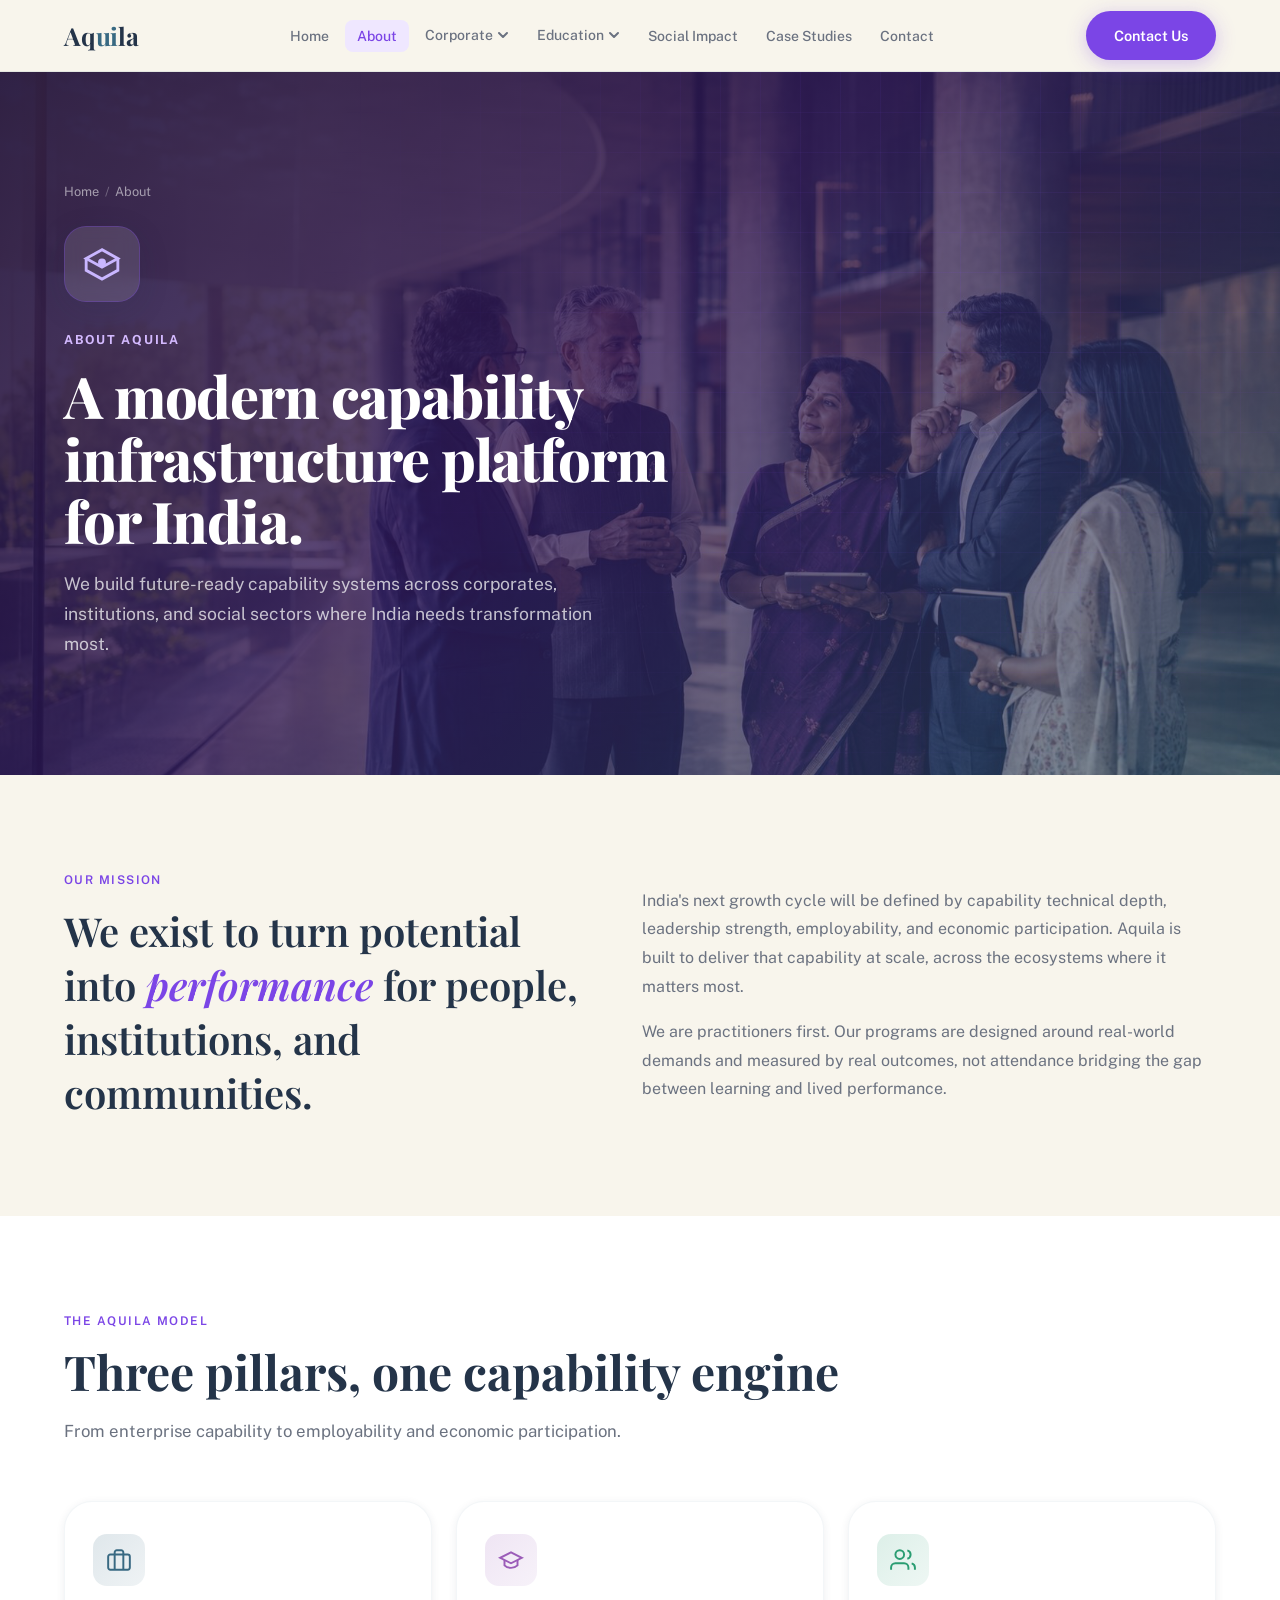
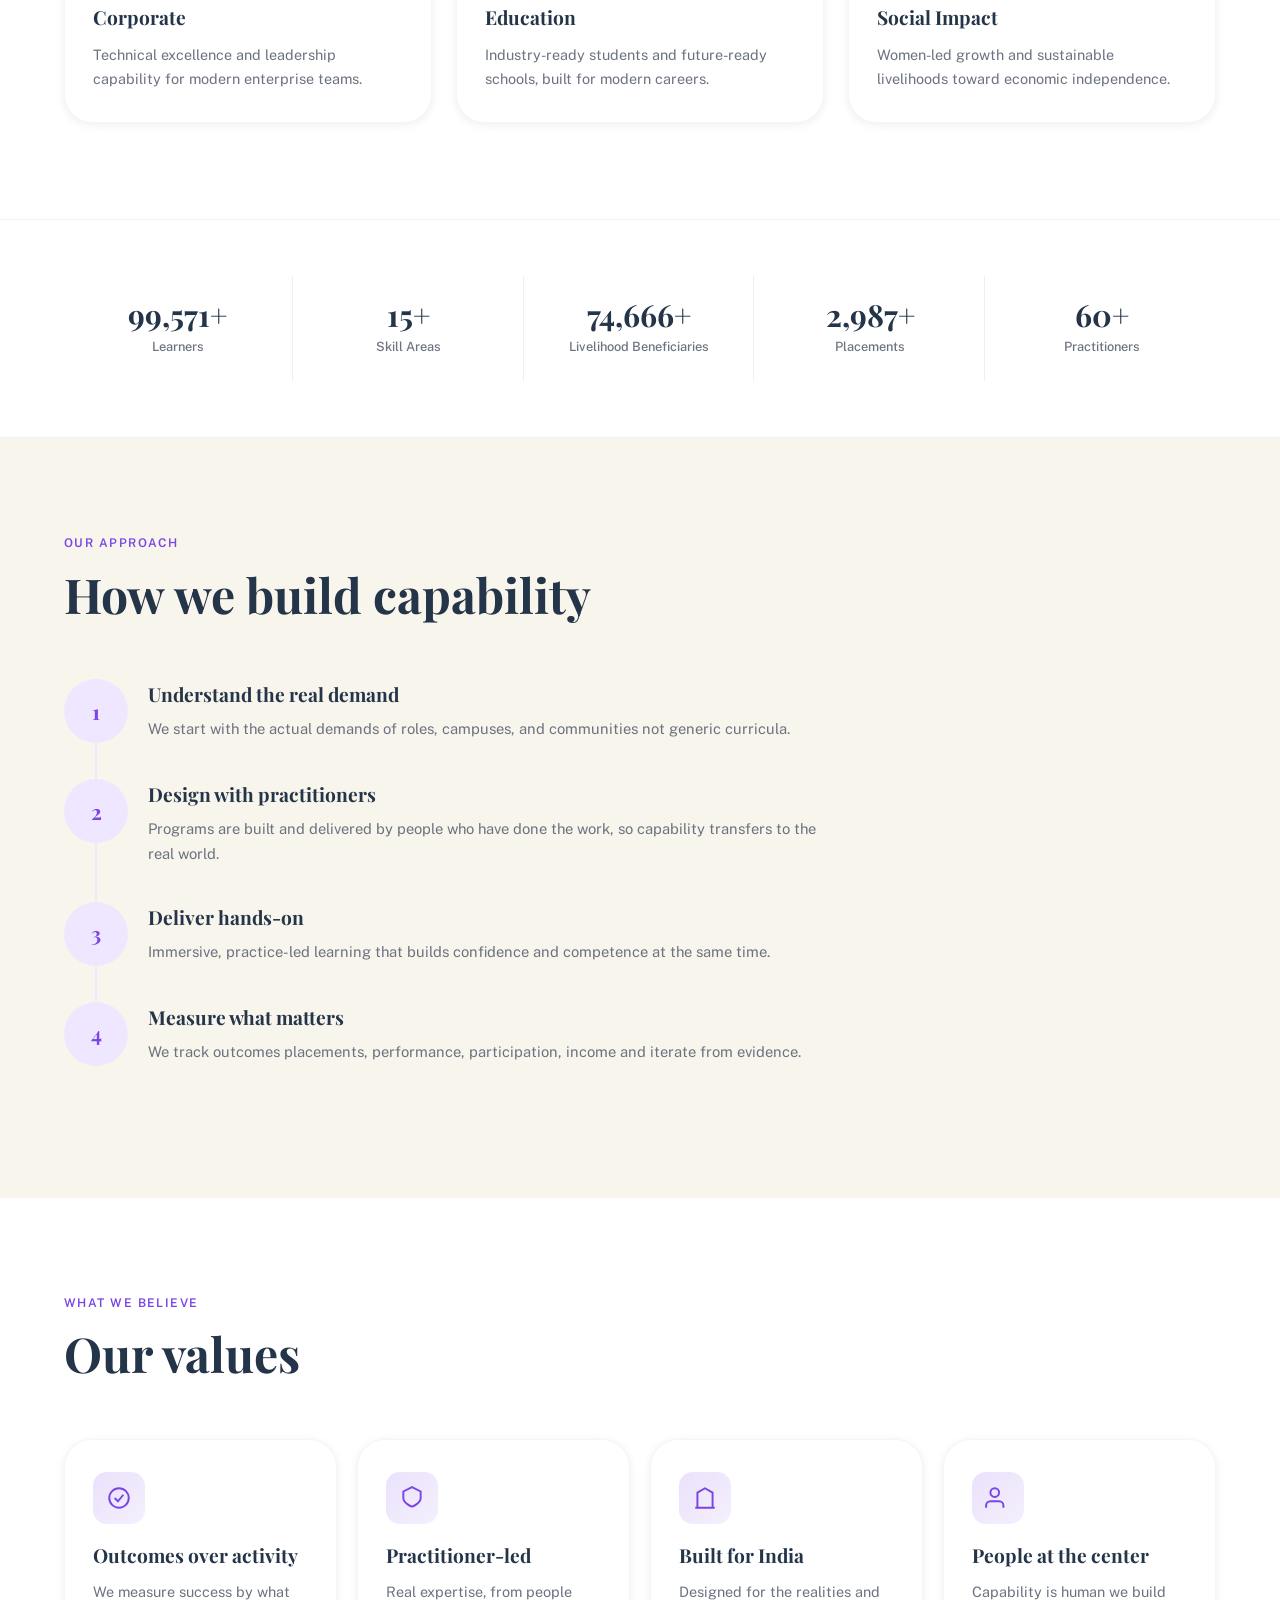
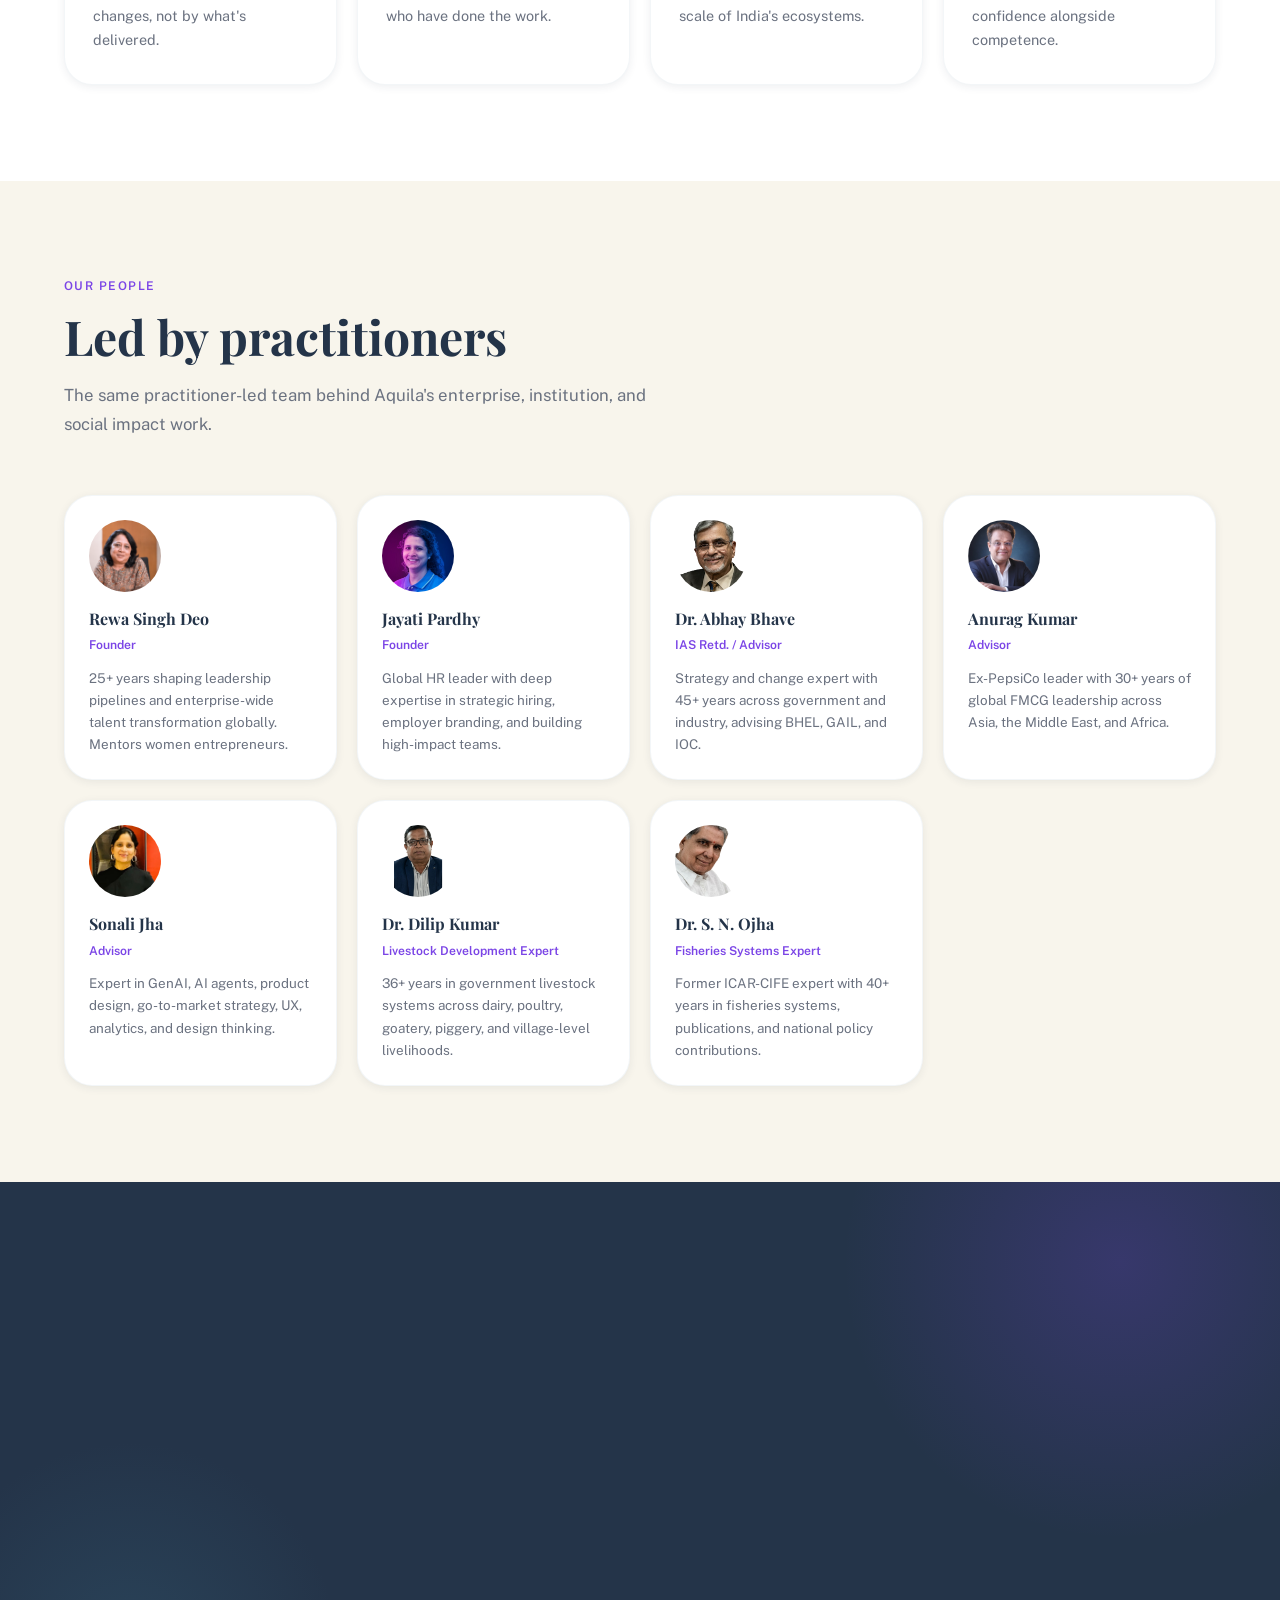
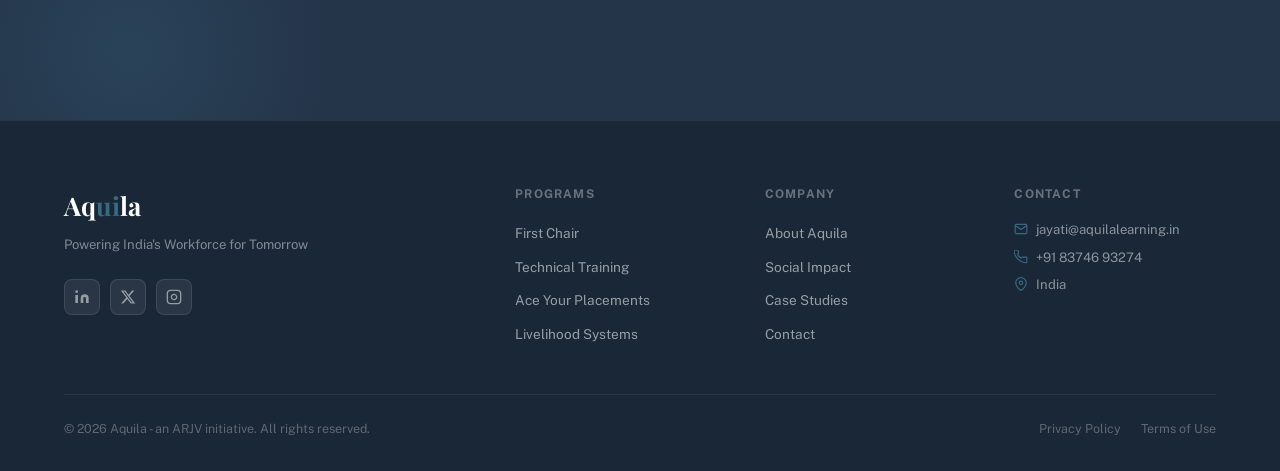
==== about.html @ ad2c0c79 "Optimize site for mobile: fix overflow, tap targets, input zoom Audited all 11 pages with headless C" ====
<!DOCTYPE html>
<html lang="en">
<head>
  <meta charset="UTF-8" />
  <meta name="viewport" content="width=device-width, initial-scale=1.0" />
  <title>About Aquila</title>
  <meta name="description" content="Aquila is a modern capability infrastructure platform for India building future-ready capability across corporates, institutions, and social sectors." />
  <link rel="preconnect" href="https://fonts.googleapis.com" />
  <link rel="preconnect" href="https://fonts.gstatic.com" crossorigin />
  <link href="https://fonts.googleapis.com/css2?family=Playfair+Display:ital,wght@0,400;0,600;0,700;0,800;1,400;1,600&family=Public+Sans:wght@300;400;500;600;700&display=swap" rel="stylesheet" />
  <link rel="icon" href="favicon.svg" type="image/svg+xml" />
  <link rel="stylesheet" href="styles.css" />
  <style>
    :root { --accent: #7B45E6; --accent-soft: #EFE7FF; }

    /* Cinematic header dark violet-to-teal gradient over photo */
    .page-header {
      background:
        linear-gradient(135deg, rgba(30,15,55,0.92) 0%, rgba(50,25,90,0.78) 45%, rgba(56,105,130,0.50) 100%),
        url('assets/headers/about.jpg') center/cover no-repeat;
    }
    .page-header::before {
      content: ''; position: absolute; inset: 0; z-index: 1;
      background-image:
        linear-gradient(rgba(123,69,230,0.10) 1px, transparent 1px),
        linear-gradient(90deg, rgba(123,69,230,0.10) 1px, transparent 1px);
      background-size: 40px 40px;
      -webkit-mask: radial-gradient(circle at 75% 30%, #000 0%, transparent 60%);
              mask: radial-gradient(circle at 75% 30%, #000 0%, transparent 60%);
    }
    .page-header .ph-eyebrow { color: #d4baff; }
    .page-header .ph-title { color: #fff; }
    .page-header .ph-title em { color: #c9b6ff; }
    .page-header .ph-sub { color: rgba(255,255,255,0.72); }
    .page-header .ph-icon { background: rgba(255,255,255,0.12); color: #c9b6ff; backdrop-filter: blur(8px); border: 1px solid rgba(123,69,230,0.3); }
    .crumb, .crumb a { color: rgba(255,255,255,0.55); }
    .crumb span { color: rgba(255,255,255,0.3); }
    .ph-title { max-width: 18ch; }

    .mission { font-family: var(--font-head); font-size: clamp(1.6rem, 3.2vw, 2.5rem); line-height: 1.35; color: var(--space); font-weight: 600; max-width: 22ch; }
    .mission em { font-style: italic; color: var(--accent); }
    .mission-grid { display: grid; grid-template-columns: 1fr 1.1fr; gap: 56px; align-items: center; }
    .pillar-mini { display: grid; grid-template-columns: repeat(3, 1fr); gap: 24px; }
    .alt { background: var(--white); }

    .timeline { display: grid; gap: 0; max-width: 760px; }
    .t-step { display: grid; grid-template-columns: 64px 1fr; gap: 20px; padding-bottom: 36px; position: relative; }
    .t-step:not(:last-child)::before { content: ''; position: absolute; left: 31px; top: 56px; bottom: -4px; width: 2px; background: var(--accent-soft); }
    .t-num { width: 64px; height: 64px; border-radius: 50%; background: var(--accent-soft); color: var(--accent); display: flex; align-items: center; justify-content: center; font-family: var(--font-head); font-size: 1.3rem; font-weight: 700; }
    .t-step h4 { font-family: var(--font-head); font-size: 1.2rem; color: var(--space); margin-bottom: 6px; }
    .t-step p { color: var(--slate); line-height: 1.7; font-size: 0.92rem; }
    .values-grid { display: grid; grid-template-columns: repeat(4, 1fr); gap: 20px; }
    .founder-mini { display: grid; grid-template-columns: repeat(auto-fit, minmax(220px, 1fr)); gap: 20px; }
    .fcard { background: var(--white); border-radius: var(--radius-lg); padding: 24px; text-align: left; box-shadow: var(--shadow-sm); border: 1px solid rgba(56,105,130,0.06); }
    .favatar { width: 72px; height: 72px; border-radius: 50%; margin: 0 0 14px; display: flex; align-items: center; justify-content: center; color: rgba(255,255,255,0.85); font-family: var(--font-head); font-size: 1.5rem; overflow: hidden; }
    .favatar img { width: 100%; height: 100%; object-fit: cover; display: block; }
    .fcard .nm { font-family: var(--font-head); font-weight: 700; color: var(--space); }
    .fcard .rl { font-size: 0.76rem; font-weight: 600; color: var(--accent); margin-top: 4px; }
    .fcard .bio { color: var(--slate); font-size: 0.84rem; line-height: 1.65; margin-top: 12px; }
    @media (max-width: 900px) { .mission-grid { grid-template-columns: 1fr; gap: 32px; } .pillar-mini { grid-template-columns: 1fr; } .values-grid { grid-template-columns: repeat(2, 1fr); } }
    @media (max-width: 520px) { .values-grid { grid-template-columns: 1fr; } }
  </style>
</head>
<body>

  <nav class="nav" id="navbar" role="navigation" aria-label="Main navigation">
    <div class="nav-inner">
      <a href="index.html" class="nav-logo" aria-label="Aquila home">Aq<span>ui</span>la</a>
      <ul class="nav-links" role="list">
        <li><a href="index.html">Home</a></li>
        <li><a href="about.html" class="active">About</a></li>
        <li class="nav-has-dropdown">
          <a tabindex="0">Corporate <svg class="chev" width="12" height="12" viewBox="0 0 12 12" fill="none" stroke="currentColor" stroke-width="2" stroke-linecap="round" stroke-linejoin="round" aria-hidden="true"><polyline points="2,4 6,8 10,4"/></svg></a>
          <ul class="nav-dropdown">
            <li><a href="first-chair.html">First Chair</a></li>
            <li><a href="technical-training.html">Technical Training</a></li>
            <li><a href="posh.html">POSH Training</a></li>
          </ul>
        </li>
        <li class="nav-has-dropdown">
          <a tabindex="0">Education <svg class="chev" width="12" height="12" viewBox="0 0 12 12" fill="none" stroke="currentColor" stroke-width="2" stroke-linecap="round" stroke-linejoin="round" aria-hidden="true"><polyline points="2,4 6,8 10,4"/></svg></a>
          <ul class="nav-dropdown">
            <li><a href="colleges.html">Colleges</a></li>
            <li><a href="cyberbullying.html">Cyberbullying Awareness</a></li>
          </ul>
        </li>
        <li><a href="social-impact.html">Social Impact</a></li>
        <li><a href="case-studies.html">Case Studies</a></li>
        <li><a href="contact.html">Contact</a></li>
      </ul>
      <a href="contact.html" class="btn btn-primary nav-cta">Contact Us</a>
      <button class="hamburger" id="hamburgerBtn" aria-label="Toggle mobile menu" aria-expanded="false" aria-controls="mobileMenu"><span></span><span></span><span></span></button>
    </div>
  </nav>
  <div class="mobile-menu" id="mobileMenu" aria-hidden="true">
    <ul>
      <li><a href="index.html">Home</a></li>
      <li><a href="about.html">About</a></li>
      <li><a tabindex="0">Corporate</a></li>
      <li class="mm-sub"><a href="first-chair.html">First Chair</a></li>
      <li class="mm-sub"><a href="technical-training.html">Technical Training</a></li>
      <li class="mm-sub"><a href="posh.html">POSH Training</a></li>
      <li><a tabindex="0">Education</a></li>
      <li class="mm-sub"><a href="colleges.html">Colleges</a></li>
    <li class="mm-sub"><a href="cyberbullying.html">Cyberbullying Awareness</a></li>
      <li class="mm-sub"><a href="cyberbullying.html">Cyberbullying Awareness</a></li>
      <li><a href="social-impact.html">Social Impact</a></li>
      <li><a href="case-studies.html">Case Studies</a></li>
      <li><a href="contact.html">Contact</a></li>
    </ul>
    <a href="contact.html" class="btn btn-primary" style="width:100%;justify-content:center;">Contact Us</a>
  </div>

  <header class="page-header">
    <div class="container">
      <p class="crumb"><a href="index.html">Home</a><span>/</span>About</p>
      <div class="ph-icon" aria-hidden="true">
        <svg viewBox="0 0 24 24" fill="none" stroke="currentColor" stroke-width="1.8"><path d="M12 3 2 8.5 12 14l10-5.5L12 3z"/><path d="M2 8.5V16l10 5.5L22 16V8.5"/><circle cx="12" cy="11" r="1.6" fill="currentColor"/></svg>
      </div>
      <p class="ph-eyebrow">About Aquila</p>
      <h1 class="ph-title">A modern capability infrastructure platform for India.</h1>
      <p class="ph-sub">We build future-ready capability systems across corporates, institutions, and social sectors where India needs transformation most.</p>
    </div>
  </header>

  <!-- MISSION -->
  <section>
    <div class="container">
      <div class="mission-grid">
        <div class="fade-in">
          <p class="section-label">Our Mission</p>
          <p class="mission" style="margin-top:14px;">We exist to turn potential into <em>performance</em> for people, institutions, and communities.</p>
        </div>
        <div class="fade-in delay-1">
          <p style="color:var(--slate);line-height:1.8;margin-bottom:16px;">India's next growth cycle will be defined by capability technical depth, leadership strength, employability, and economic participation. Aquila is built to deliver that capability at scale, across the ecosystems where it matters most.</p>
          <p style="color:var(--slate);line-height:1.8;">We are practitioners first. Our programs are designed around real-world demands and measured by real outcomes, not attendance bridging the gap between learning and lived performance.</p>
        </div>
      </div>
    </div>
  </section>

  <!-- THE MODEL -->
  <section class="alt">
    <div class="container">
      <div class="section-header fade-in">
        <p class="section-label">The Aquila Model</p>
        <h2 class="section-heading">Three pillars, one capability engine</h2>
        <p class="section-subheading" style="margin-top:12px;">From enterprise capability to employability and economic participation.</p>
      </div>
      <div class="pillar-mini">
        <a class="u-card fade-in" href="first-chair.html" style="--accent:#386982;--accent-soft:#E4EFF4;">
          <div class="icon-badge" aria-hidden="true"><svg viewBox="0 0 24 24" fill="none" stroke="currentColor" stroke-width="1.8"><rect x="2" y="7" width="20" height="14" rx="2"/><path d="M16 21V5a2 2 0 0 0-2-2h-4a2 2 0 0 0-2 2v16"/></svg></div>
          <h3>Corporate</h3>
          <p>Technical excellence and leadership capability for modern enterprise teams.</p>
        </a>
        <a class="u-card fade-in delay-1" href="colleges.html" style="--accent:#9B5CB8;--accent-soft:#F3E9FA;">
          <div class="icon-badge" aria-hidden="true"><svg viewBox="0 0 24 24" fill="none" stroke="currentColor" stroke-width="1.8"><path d="M22 10 12 5 2 10l10 5 10-5z"/><path d="M6 12v5c3 3 9 3 12 0v-5"/></svg></div>
          <h3>Education</h3>
          <p>Industry-ready students and future-ready schools, built for modern careers.</p>
        </a>
        <a class="u-card fade-in delay-2" href="social-impact.html" style="--accent:#2A9D72;--accent-soft:#E2F3EC;">
          <div class="icon-badge" aria-hidden="true"><svg viewBox="0 0 24 24" fill="none" stroke="currentColor" stroke-width="1.8"><path d="M17 21v-2a4 4 0 0 0-4-4H5a4 4 0 0 0-4 4v2"/><circle cx="9" cy="7" r="4"/><path d="M23 21v-2a4 4 0 0 0-3-3.87"/><path d="M16 3.13a4 4 0 0 1 0 7.75"/></svg></div>
          <h3>Social Impact</h3>
          <p>Women-led growth and sustainable livelihoods toward economic independence.</p>
        </a>
      </div>
    </div>
  </section>

  <!-- METRICS -->
  <div class="metrics" aria-label="Aquila impact metrics">
    <div class="container">
      <div class="metrics-grid">
        <div class="metric-card fade-in"><div class="metric-number" data-target="100000" data-suffix="+">0</div><div class="metric-label">Learners</div></div>
        <div class="metric-card fade-in delay-1"><div class="metric-number" data-target="15" data-suffix="+">0</div><div class="metric-label">Skill Areas</div></div>
        <div class="metric-card fade-in delay-2"><div class="metric-number" data-target="75000" data-suffix="+">0</div><div class="metric-label">Livelihood Beneficiaries</div></div>
        <div class="metric-card fade-in delay-3"><div class="metric-number" data-target="3000" data-suffix="+">0</div><div class="metric-label">Placements</div></div>
        <div class="metric-card fade-in delay-4"><div class="metric-number" data-target="60" data-suffix="+">0</div><div class="metric-label">Practitioners</div></div>
      </div>
    </div>
  </div>

  <!-- APPROACH -->
  <section>
    <div class="container">
      <div class="section-header fade-in">
        <p class="section-label">Our Approach</p>
        <h2 class="section-heading">How we build capability</h2>
      </div>
      <div class="timeline">
        <div class="t-step fade-in"><div class="t-num">1</div><div><h4>Understand the real demand</h4><p>We start with the actual demands of roles, campuses, and communities not generic curricula.</p></div></div>
        <div class="t-step fade-in"><div class="t-num">2</div><div><h4>Design with practitioners</h4><p>Programs are built and delivered by people who have done the work, so capability transfers to the real world.</p></div></div>
        <div class="t-step fade-in"><div class="t-num">3</div><div><h4>Deliver hands-on</h4><p>Immersive, practice-led learning that builds confidence and competence at the same time.</p></div></div>
        <div class="t-step fade-in"><div class="t-num">4</div><div><h4>Measure what matters</h4><p>We track outcomes placements, performance, participation, income and iterate from evidence.</p></div></div>
      </div>
    </div>
  </section>

  <!-- VALUES -->
  <section class="alt">
    <div class="container">
      <div class="section-header fade-in">
        <p class="section-label">What We Believe</p>
        <h2 class="section-heading">Our values</h2>
      </div>
      <div class="values-grid">
        <article class="u-card fade-in">
          <div class="icon-badge" aria-hidden="true"><svg viewBox="0 0 24 24" fill="none" stroke="currentColor" stroke-width="1.8"><circle cx="12" cy="12" r="9"/><path d="M8 12l3 3 5-6"/></svg></div>
          <h3>Outcomes over activity</h3>
          <p>We measure success by what changes, not by what's delivered.</p>
        </article>
        <article class="u-card fade-in delay-1">
          <div class="icon-badge" aria-hidden="true"><svg viewBox="0 0 24 24" fill="none" stroke="currentColor" stroke-width="1.8"><path d="M12 2 4 6v6c0 5 8 8 8 8s8-3 8-8V6l-8-4z"/></svg></div>
          <h3>Practitioner-led</h3>
          <p>Real expertise, from people who have done the work.</p>
        </article>
        <article class="u-card fade-in delay-2">
          <div class="icon-badge" aria-hidden="true"><svg viewBox="0 0 24 24" fill="none" stroke="currentColor" stroke-width="1.8"><path d="M3 21h18M5 21V7l7-4 7 4v14"/></svg></div>
          <h3>Built for India</h3>
          <p>Designed for the realities and scale of India's ecosystems.</p>
        </article>
        <article class="u-card fade-in delay-3">
          <div class="icon-badge" aria-hidden="true"><svg viewBox="0 0 24 24" fill="none" stroke="currentColor" stroke-width="1.8"><path d="M17 21v-2a4 4 0 0 0-4-4H5a4 4 0 0 0-4 4v2"/><circle cx="9" cy="7" r="4"/></svg></div>
          <h3>People at the center</h3>
          <p>Capability is human we build confidence alongside competence.</p>
        </article>
      </div>
    </div>
  </section>

  <!-- LEADERSHIP TEASER -->
  <section>
    <div class="container">
      <div class="section-header fade-in">
        <p class="section-label">Our People</p>
        <h2 class="section-heading">Led by practitioners</h2>
        <p class="section-subheading" style="margin-top:12px;">The same practitioner-led team behind Aquila's enterprise, institution, and social impact work.</p>
      </div>
      <div class="founder-mini">
        <div class="fcard fade-in"><div class="favatar"><img src="assets/people/rewa-singh-deo.png" alt=""></div><div class="nm">Rewa Singh Deo</div><div class="rl">Founder</div><p class="bio">25+ years shaping leadership pipelines and enterprise-wide talent transformation globally. Mentors women entrepreneurs.</p></div>
        <div class="fcard fade-in delay-1"><div class="favatar"><img src="assets/people/jayati-pardhy.jpg" alt=""></div><div class="nm">Jayati Pardhy</div><div class="rl">Founder</div><p class="bio">Global HR leader with deep expertise in strategic hiring, employer branding, and building high-impact teams.</p></div>
        <div class="fcard fade-in delay-2"><div class="favatar"><img src="assets/people/dr-abhay-bhave.png" alt=""></div><div class="nm">Dr. Abhay Bhave</div><div class="rl">IAS Retd. / Advisor</div><p class="bio">Strategy and change expert with 45+ years across government and industry, advising BHEL, GAIL, and IOC.</p></div>
        <div class="fcard fade-in delay-3"><div class="favatar"><img src="assets/people/anurag-kumar.png" alt=""></div><div class="nm">Anurag Kumar</div><div class="rl">Advisor</div><p class="bio">Ex-PepsiCo leader with 30+ years of global FMCG leadership across Asia, the Middle East, and Africa.</p></div>
        <div class="fcard fade-in delay-4"><div class="favatar"><img src="assets/people/sonali-jha.jpg" alt=""></div><div class="nm">Sonali Jha</div><div class="rl">Advisor</div><p class="bio">Expert in GenAI, AI agents, product design, go-to-market strategy, UX, analytics, and design thinking.</p></div>
        <div class="fcard fade-in"><div class="favatar"><img src="assets/people/dr-dilip-kumar.png" alt=""></div><div class="nm">Dr. Dilip Kumar</div><div class="rl">Livestock Development Expert</div><p class="bio">36+ years in government livestock systems across dairy, poultry, goatery, piggery, and village-level livelihoods.</p></div>
        <div class="fcard fade-in delay-1"><div class="favatar"><img src="assets/people/dr-sn-ojha.png" alt=""></div><div class="nm">Dr. S. N. Ojha</div><div class="rl">Fisheries Systems Expert</div><p class="bio">Former ICAR-CIFE expert with 40+ years in fisheries systems, publications, and national policy contributions.</p></div>
      </div>
    </div>
  </section>

  <!-- CTA -->
  <section class="cta-band">
    <div class="container">
      <div class="cta-band-inner fade-in">
        <p class="section-label">Work With Aquila</p>
        <h2>Let's build future-ready capability together.</h2>
        <p>Whether you are an enterprise, institution, impact organization, or ecosystem partner we'd love to talk.</p>
        <div class="cta-band-actions">
          <a href="contact.html" class="btn btn-primary">Contact Us</a>
          <a href="index.html#pillars" class="btn btn-outline-white">Explore Programs</a>
        </div>
      </div>
    </div>
  </section>

  <footer class="footer">
    <div class="container">
      <div class="footer-top">
        <div>
          <div class="footer-brand-logo">Aq<span>ui</span>la</div>
          <p class="footer-tagline">Powering India's Workforce for Tomorrow</p>
          <div class="footer-social" aria-label="Social media links">
            <a href="#" class="social-icon" aria-label="LinkedIn"><svg viewBox="0 0 24 24" fill="currentColor"><path d="M16 8a6 6 0 016 6v7h-4v-7a2 2 0 00-2-2 2 2 0 00-2 2v7h-4v-7a6 6 0 016-6zM2 9h4v12H2z"/><circle cx="4" cy="4" r="2"/></svg></a>
            <a href="#" class="social-icon" aria-label="Twitter"><svg viewBox="0 0 24 24" fill="currentColor"><path d="M18.244 2.25h3.308l-7.227 8.26 8.502 11.24H16.17l-5.214-6.817L4.99 21.75H1.68l7.73-8.835L1.254 2.25H8.08l4.713 6.231zm-1.161 17.52h1.833L7.084 4.126H5.117z"/></svg></a>
            <a href="#" class="social-icon" aria-label="Instagram"><svg viewBox="0 0 24 24" fill="none" stroke="currentColor" stroke-width="2"><rect x="2" y="2" width="20" height="20" rx="5"/><path d="M16 11.37A4 4 0 1112.63 8 4 4 0 0116 11.37z"/><line x1="17.5" y1="6.5" x2="17.51" y2="6.5"/></svg></a>
          </div>
        </div>
        <div>
          <h3 class="footer-col-title">Programs</h3>
          <ul class="footer-links">
            <li><a href="first-chair.html">First Chair</a></li>
            <li><a href="technical-training.html">Technical Training</a></li>
            <li><a href="colleges.html">Ace Your Placements</a></li>
            <li><a href="social-impact.html">Livelihood Systems</a></li>
          </ul>
        </div>
        <div>
          <h3 class="footer-col-title">Company</h3>
          <ul class="footer-links">
            <li><a href="about.html">About Aquila</a></li>
            <li><a href="social-impact.html">Social Impact</a></li>
            <li><a href="case-studies.html">Case Studies</a></li>
            <li><a href="contact.html">Contact</a></li>
          </ul>
        </div>
        <div>
          <h3 class="footer-col-title">Contact</h3>
          <div class="footer-contact-item"><svg viewBox="0 0 24 24" fill="none" stroke="currentColor" stroke-width="2"><path d="M4 4h16c1.1 0 2 .9 2 2v12c0 1.1-.9 2-2 2H4c-1.1 0-2-.9-2-2V6c0-1.1.9-2 2-2z"/><polyline points="22,6 12,13 2,6"/></svg>jayati@aquilalearning.in</div>
          <div class="footer-contact-item"><svg viewBox="0 0 24 24" fill="none" stroke="currentColor" stroke-width="2"><path d="M22 16.92v3a2 2 0 01-2.18 2 19.79 19.79 0 01-8.63-3.07A19.5 19.5 0 013.07 10.8a19.79 19.79 0 01-3.07-8.67A2 2 0 012 0h3a2 2 0 012 1.72c.127.96.361 1.903.7 2.81a2 2 0 01-.45 2.11L6.09 7.91a16 16 0 006 6l1.27-1.27a2 2 0 012.11-.45c.907.339 1.85.573 2.81.7A2 2 0 0122 14.92z"/></svg>+91 83746 93274</div>
          <div class="footer-contact-item"><svg viewBox="0 0 24 24" fill="none" stroke="currentColor" stroke-width="2"><path d="M21 10c0 7-9 13-9 13s-9-6-9-13a9 9 0 0118 0z"/><circle cx="12" cy="10" r="3"/></svg>India</div>
        </div>
      </div>
      <div class="footer-bottom">
        <p class="footer-copyright">&copy; 2026 Aquila - an ARJV initiative. All rights reserved.</p>
        <nav class="footer-legal" aria-label="Legal links"><a href="#">Privacy Policy</a><a href="#">Terms of Use</a></nav>
      </div>
    </div>
  </footer>

  <script src="app.js"></script>
</body>
</html>
---- styles.css ----
/* ════════════════════════════════════════════
   AQUILA — Shared Design System
   Used by every page. Page-specific styling lives
   in each page's own <style> block.
════════════════════════════════════════════ */

*, *::before, *::after { box-sizing: border-box; margin: 0; padding: 0; }

:root {
  --teal:      #386982;
  --purple:    #9B5CB8;
  --violet:    #7B45E6;
  --ivory:     #F8F5EC;
  --space:     #243449;
  --lavender:  #EFE7FF;
  --slate:     #6B7280;
  --white:     #FFFFFF;
  --green:     #2A9D72;
  --teal-light:#EBF3F7;

  /* Per-page accent — override in each page's <style> */
  --accent:        #7B45E6;
  --accent-soft:   #EFE7FF;

  --gradient-cta:  linear-gradient(135deg, #386982 0%, #9B5CB8 60%, #7B45E6 100%);
  --gradient-hero: linear-gradient(135deg, #EBF3F7 0%, #F3EDFF 50%, #F8F5EC 100%);
  --gradient-card: linear-gradient(135deg, rgba(56,105,130,0.08) 0%, rgba(123,69,230,0.06) 100%);
  --shadow-sm:  0 2px 8px rgba(36,52,73,0.08);
  --shadow-md:  0 8px 32px rgba(36,52,73,0.12);
  --shadow-lg:  0 20px 60px rgba(36,52,73,0.16);
  --radius-sm:  12px;
  --radius-md:  20px;
  --radius-lg:  28px;
  --font-head:  'Playfair Display', Georgia, serif;
  --font-body:  'Public Sans', system-ui, sans-serif;
  --nav-h:      72px;
}

html { scroll-behavior: smooth; }

body {
  font-family: var(--font-body);
  background: var(--ivory);
  color: var(--space);
  line-height: 1.6;
  overflow-x: hidden;
  -webkit-font-smoothing: antialiased;
}

img { display: block; max-width: 100%; }
a { text-decoration: none; color: inherit; }
button { cursor: pointer; border: none; background: none; font-family: inherit; }

/* Keyboard focus ring — only shows for keyboard users, not mouse clicks */
:focus-visible { outline: 2px solid var(--accent); outline-offset: 2px; border-radius: 4px; }
:focus:not(:focus-visible) { outline: none; }

/* Scroll progress bar (element + JS live in index.html) */
.scroll-progress {
  position: fixed;
  top: 0; left: 0;
  height: 3px;
  width: 100%;
  z-index: 101;
  transform: scaleX(0);
  transform-origin: 0 50%;
  background: var(--gradient-cta);
  pointer-events: none;
}

/* ── Utility ── */
.container { max-width: 1200px; margin: 0 auto; padding: 0 24px; }
.section-label {
  font-family: var(--font-body);
  font-size: 12px;
  font-weight: 600;
  letter-spacing: 0.12em;
  text-transform: uppercase;
  color: var(--accent);
}
.section-heading {
  font-family: var(--font-head);
  font-size: clamp(2rem, 4vw, 3rem);
  font-weight: 700;
  color: var(--space);
  line-height: 1.2;
}
.section-subheading {
  font-size: 1.05rem;
  color: var(--slate);
  line-height: 1.7;
  max-width: 600px;
}

/* ── Buttons ── */
.btn {
  display: inline-flex;
  align-items: center;
  gap: 8px;
  padding: 13px 28px;
  border-radius: 50px;
  font-family: var(--font-body);
  font-size: 0.9rem;
  font-weight: 600;
  transition: all 0.25s ease;
  white-space: nowrap;
}
.btn svg { width: 16px; height: 16px; transition: transform 0.25s ease; }
.btn-primary:hover svg,
.btn-outline:hover svg,
.btn-outline-white:hover svg { transform: translateX(3px); }
.btn-primary {
  background: var(--accent);
  color: var(--white);
  box-shadow: 0 4px 20px rgba(123,69,230,0.3);
}
.btn-primary:hover { filter: brightness(0.92); box-shadow: 0 6px 28px rgba(123,69,230,0.45); transform: translateY(-1px); }
.btn-outline {
  background: transparent;
  color: var(--space);
  border: 2px solid rgba(36,52,73,0.22);
}
.btn-outline:hover { border-color: var(--accent); color: var(--accent); transform: translateY(-1px); }
.btn-outline-white {
  background: transparent;
  color: var(--white);
  border: 2px solid rgba(255,255,255,0.4);
}
.btn-outline-white:hover { border-color: rgba(255,255,255,0.85); background: rgba(255,255,255,0.1); transform: translateY(-1px); }
.btn-sm { padding: 9px 20px; font-size: 0.82rem; }

/* ── Fade-in on scroll ── */
.fade-in {
  opacity: 0;
  transform: translateY(28px);
  transition: opacity 0.7s ease, transform 0.7s ease;
}
.fade-in.visible { opacity: 1; transform: translateY(0); }
.fade-in.delay-1 { transition-delay: 0.1s; }
.fade-in.delay-2 { transition-delay: 0.2s; }
.fade-in.delay-3 { transition-delay: 0.3s; }
.fade-in.delay-4 { transition-delay: 0.4s; }

/* ════════════════════════════ NAV ════════════════════════════ */
.nav {
  position: sticky;
  top: 0;
  z-index: 100;
  height: var(--nav-h);
  background: rgba(248,245,236,0.92);
  backdrop-filter: blur(16px);
  -webkit-backdrop-filter: blur(16px);
  border-bottom: 1px solid rgba(56,105,130,0.1);
  transition: box-shadow 0.3s ease;
}
.nav.scrolled { box-shadow: var(--shadow-sm); }
.nav-inner {
  max-width: 1200px;
  margin: 0 auto;
  padding: 0 24px;
  height: 100%;
  display: flex;
  align-items: center;
  justify-content: space-between;
  gap: 24px;
}
.nav-logo {
  font-family: var(--font-head);
  font-size: 1.55rem;
  font-weight: 700;
  color: var(--space);
  letter-spacing: -0.01em;
  flex-shrink: 0;
}
.nav-logo span { color: var(--teal); }
.nav-links { display: flex; align-items: center; gap: 4px; list-style: none; }
.nav-links a {
  font-size: 0.875rem;
  font-weight: 500;
  color: var(--slate);
  padding: 8px 12px;
  border-radius: 8px;
  transition: all 0.2s ease;
}
.nav-links a:hover { color: var(--space); background: rgba(56,105,130,0.07); }
.nav-links a.active { color: var(--accent); background: var(--accent-soft); }

/* ── Dropdown nav ── */
.nav-has-dropdown { position: relative; }
.nav-has-dropdown > a { display: inline-flex !important; align-items: center; gap: 4px; }
.nav-has-dropdown > a .chev { transition: transform 0.2s ease; flex-shrink: 0; }
.nav-has-dropdown:hover > a .chev,
.nav-has-dropdown:focus-within > a .chev { transform: rotate(180deg); }
.nav-dropdown {
  position: absolute;
  top: 100%;
  left: 0;
  min-width: 210px;
  background: var(--white);
  border-radius: var(--radius-sm);
  box-shadow: var(--shadow-md);
  border: 1px solid rgba(56,105,130,0.1);
  padding: 6px;
  padding-top: 12px;
  list-style: none;
  opacity: 0;
  visibility: hidden;
  transform: translateY(-4px);
  transition: opacity 0.2s ease, transform 0.2s ease;
  z-index: 200;
  pointer-events: none;
}
.nav-has-dropdown:hover .nav-dropdown,
.nav-has-dropdown:focus-within .nav-dropdown {
  opacity: 1;
  visibility: visible;
  transform: translateY(0);
  pointer-events: auto;
}
.nav-dropdown li + li { margin-top: 2px; }
.nav-dropdown a {
  display: block !important;
  padding: 9px 14px !important;
  border-radius: 8px;
  font-size: 0.85rem !important;
  font-weight: 500;
  color: var(--space) !important;
  white-space: nowrap;
  background: transparent !important;
  transition: background 0.15s, color 0.15s;
}
.nav-dropdown a:hover { background: var(--teal-light) !important; color: var(--teal) !important; }
.nav-dropdown a.active { background: var(--accent-soft) !important; color: var(--accent) !important; }

/* Mobile sub-items */
.mobile-menu ul .mm-sub a { padding-left: 28px; font-size: 0.82rem; color: var(--slate); }

.nav-cta { flex-shrink: 0; }
.hamburger {
  display: none;
  flex-direction: column;
  gap: 5px;
  padding: 8px;
  border-radius: 8px;
  transition: background 0.2s;
}
.hamburger:hover { background: rgba(56,105,130,0.08); }
.hamburger span { display: block; width: 22px; height: 2px; background: var(--space); border-radius: 2px; transition: all 0.3s ease; }
.hamburger.open span:nth-child(1) { transform: translateY(7px) rotate(45deg); }
.hamburger.open span:nth-child(2) { opacity: 0; transform: scaleX(0); }
.hamburger.open span:nth-child(3) { transform: translateY(-7px) rotate(-45deg); }
.mobile-menu {
  display: none;
  position: fixed;
  top: var(--nav-h);
  left: 0;
  right: 0;
  background: var(--ivory);
  border-bottom: 1px solid rgba(56,105,130,0.12);
  padding: 16px 24px 24px;
  z-index: 99;
  box-shadow: var(--shadow-md);
}
.mobile-menu.open { display: block; }
.mobile-menu ul { list-style: none; display: flex; flex-direction: column; gap: 4px; margin-bottom: 16px; }
.mobile-menu ul a { display: block; padding: 10px 12px; border-radius: 8px; font-weight: 500; color: var(--space); transition: background 0.2s; }
.mobile-menu ul a:hover { background: var(--teal-light); }

/* ════════════════════════════ SECTION BASE ════════════════════════════ */
section { padding: 96px 0; }
section[id], [id].metrics { scroll-margin-top: calc(var(--nav-h) + 20px); }
.section-header { margin-bottom: 56px; }
.section-header .section-label { margin-bottom: 12px; }
.section-header .section-heading { margin-bottom: 16px; }
.section-header.center { text-align: center; }
.section-header.center .section-subheading { margin-left: auto; margin-right: auto; }

/* ════════════════════════════ REUSABLE COMPONENTS ════════════════════════════ */

/* Icon badge — uses --accent */
.icon-badge {
  display: inline-flex;
  align-items: center;
  justify-content: center;
  width: 52px;
  height: 52px;
  border-radius: 14px;
  background: linear-gradient(135deg, color-mix(in srgb, var(--accent) 16%, white), color-mix(in srgb, var(--accent) 8%, white));
  color: var(--accent);
  flex-shrink: 0;
}
.icon-badge svg { width: 26px; height: 26px; }
.icon-badge.lg { width: 72px; height: 72px; border-radius: 20px; }
.icon-badge.lg svg { width: 36px; height: 36px; }

/* Card */
.u-card {
  background: var(--white);
  border-radius: var(--radius-lg);
  padding: 32px 28px;
  box-shadow: var(--shadow-sm);
  border: 1px solid rgba(56,105,130,0.06);
  transition: transform 0.3s ease, box-shadow 0.3s ease, border-color 0.3s ease;
}
.u-card:hover { transform: translateY(-6px); box-shadow: var(--shadow-lg); border-color: color-mix(in srgb, var(--accent) 22%, transparent); }
.u-card h3 { font-family: var(--font-head); font-size: 1.2rem; font-weight: 700; color: var(--space); margin: 16px 0 10px; }
.u-card p { font-size: 0.9rem; color: var(--slate); line-height: 1.65; }

/* Tag pill */
.tag {
  display: inline-block;
  background: var(--accent-soft);
  color: var(--accent);
  padding: 4px 12px;
  border-radius: 50px;
  font-size: 0.75rem;
  font-weight: 600;
}

/* Grids */
.grid { display: grid; gap: 24px; }
.grid-2 { grid-template-columns: repeat(2, 1fr); }
.grid-3 { grid-template-columns: repeat(3, 1fr); }
.grid-4 { grid-template-columns: repeat(4, 1fr); }
/* Two-column split that collapses on mobile (replaces fragile inline grids) */
.split-2 { display: grid; grid-template-columns: 1fr 1fr; gap: 64px; align-items: start; }

/* ════════════════════════════ PAGE HEADER (each page restyles bg) ════════════════════════════ */
.page-header {
  position: relative;
  overflow: hidden;
  padding: clamp(56px, 9vw, 110px) 0 clamp(48px, 7vw, 88px);
  background: var(--ivory);
}
.page-header .container { position: relative; z-index: 2; }
.ph-icon {
  display: flex;
  align-items: center;
  justify-content: center;
  width: 76px;
  height: 76px;
  border-radius: 22px;
  background: var(--white);
  color: var(--accent);
  box-shadow: var(--shadow-md);
  margin-bottom: 24px;
}
.ph-icon svg { width: 38px; height: 38px; }
.ph-eyebrow {
  display: inline-block;
  font-size: 0.78rem;
  font-weight: 700;
  letter-spacing: 0.14em;
  text-transform: uppercase;
  color: var(--accent);
  margin-bottom: 14px;
}
.ph-title {
  font-family: var(--font-head);
  font-size: clamp(2.2rem, 5vw, 3.6rem);
  font-weight: 800;
  line-height: 1.08;
  letter-spacing: -0.02em;
  color: var(--space);
  margin-bottom: 18px;
  max-width: 14ch;
}
.ph-title em { font-style: italic; color: var(--accent); }
.ph-sub { font-size: 1.1rem; color: var(--slate); line-height: 1.7; max-width: 560px; margin-bottom: 28px; }
.ph-actions { display: flex; flex-wrap: wrap; gap: 12px; }
/* breadcrumb */
.crumb { font-size: 0.8rem; color: var(--slate); margin-bottom: 24px; }
.crumb a:hover { color: var(--accent); }
.crumb span { color: color-mix(in srgb, var(--slate) 60%, transparent); margin: 0 6px; }

/* ════════════════════════════ METRIC STRIP ════════════════════════════ */
.metrics { background: var(--white); padding: 56px 0; border-top: 1px solid rgba(56,105,130,0.08); border-bottom: 1px solid rgba(56,105,130,0.08); }
.metrics-grid { display: grid; grid-template-columns: repeat(5, 1fr); gap: 2px; }
.metric-card { padding: 24px 18px; text-align: center; border-right: 1px solid rgba(56,105,130,0.1); transition: background 0.2s ease; }
.metric-card:last-child { border-right: none; }
.metric-card:hover { background: var(--teal-light); }
.metric-number { font-family: var(--font-head); font-size: 1.9rem; font-weight: 700; color: var(--space); line-height: 1; margin-bottom: 6px; }
/* metric cards land with a subtle scale-up as they enter */
.metrics .fade-in { transform: translateY(28px) scale(0.96); }
.metrics .fade-in.visible { transform: translateY(0) scale(1); }
.metric-label { font-size: 0.8rem; font-weight: 500; color: var(--slate); }

/* ════════════════════════════ SHARED CTA BAND ════════════════════════════ */
.cta-band { background: var(--space); position: relative; overflow: hidden; padding: clamp(72px, 9vw, 110px) 0; }
.cta-band::before { content: ''; position: absolute; width: 560px; height: 560px; border-radius: 50%; background: radial-gradient(circle, rgba(123,69,230,0.22) 0%, transparent 70%); top: -200px; right: -120px; }
.cta-band::after { content: ''; position: absolute; width: 420px; height: 420px; border-radius: 50%; background: radial-gradient(circle, rgba(56,105,130,0.28) 0%, transparent 70%); bottom: -140px; left: -80px; }
.cta-band-inner { position: relative; z-index: 1; text-align: center; max-width: 720px; margin: 0 auto; }
.cta-band .section-label { color: rgba(239,231,255,0.6); margin-bottom: 14px; }
.cta-band h2 { font-family: var(--font-head); font-size: clamp(2rem, 4vw, 3rem); font-weight: 700; color: var(--white); line-height: 1.2; margin-bottom: 18px; }
.cta-band p { font-size: 1rem; color: rgba(255,255,255,0.65); line-height: 1.7; margin-bottom: 36px; }
.cta-band-actions { display: flex; justify-content: center; flex-wrap: wrap; gap: 14px; }

/* ════════════════════════════ FOOTER ════════════════════════════ */
.footer { background: #1a2737; padding: 64px 0 32px; border-top: 1px solid rgba(255,255,255,0.06); }
.footer-top { display: grid; grid-template-columns: 2fr 1fr 1fr 1fr; gap: 48px; margin-bottom: 48px; }
.footer-brand-logo { font-family: var(--font-head); font-size: 1.6rem; font-weight: 700; color: var(--white); margin-bottom: 8px; }
.footer-brand-logo span { color: var(--teal); }
.footer-tagline { font-size: 0.82rem; color: rgba(255,255,255,0.45); margin-bottom: 24px; line-height: 1.6; }
.footer-social { display: flex; gap: 10px; }
.social-icon { width: 36px; height: 36px; border-radius: 8px; background: rgba(255,255,255,0.07); border: 1px solid rgba(255,255,255,0.1); display: flex; align-items: center; justify-content: center; color: rgba(255,255,255,0.5); transition: all 0.2s ease; }
.social-icon:hover { background: rgba(123,69,230,0.3); border-color: rgba(123,69,230,0.4); color: var(--lavender); transform: translateY(-2px); }
.social-icon svg { width: 16px; height: 16px; }
.footer-col-title { font-size: 0.75rem; font-weight: 700; letter-spacing: 0.1em; text-transform: uppercase; color: rgba(255,255,255,0.35); margin-bottom: 16px; }
.footer-links { list-style: none; display: flex; flex-direction: column; gap: 8px; }
.footer-links a { font-size: 0.85rem; color: rgba(255,255,255,0.55); transition: color 0.2s; }
.footer-links a:hover { color: var(--white); }
.footer-contact-item { display: flex; align-items: flex-start; gap: 8px; font-size: 0.82rem; color: rgba(255,255,255,0.5); margin-bottom: 8px; line-height: 1.5; }
.footer-contact-item svg { width: 14px; height: 14px; flex-shrink: 0; margin-top: 2px; color: var(--teal); }
.footer-bottom { border-top: 1px solid rgba(255,255,255,0.07); padding-top: 24px; display: flex; justify-content: space-between; align-items: center; flex-wrap: wrap; gap: 8px; }
.footer-copyright { font-size: 0.78rem; color: rgba(255,255,255,0.3); }
.footer-legal { display: flex; gap: 20px; }
.footer-legal a { font-size: 0.78rem; color: rgba(255,255,255,0.3); transition: color 0.2s; }
.footer-legal a:hover { color: rgba(255,255,255,0.6); }

/* ════════════════════════════ RESPONSIVE ════════════════════════════ */
@media (max-width: 1024px) {
  .grid-4 { grid-template-columns: repeat(2, 1fr); }
  .grid-3 { grid-template-columns: repeat(2, 1fr); }
  .metrics-grid { grid-template-columns: repeat(3, 1fr); }
  .metric-card { border-right: none; border-bottom: 1px solid rgba(56,105,130,0.1); }
  .footer-top { grid-template-columns: 1fr 1fr; }
}
@media (max-width: 768px) {
  :root { --nav-h: 64px; }
  .nav-links, .nav-cta { display: none; }
  .hamburger { display: flex; }
  .grid-2, .grid-3, .grid-4 { grid-template-columns: 1fr; }
  .split-2 { grid-template-columns: 1fr; gap: 32px; }
  .metrics-grid { grid-template-columns: repeat(2, 1fr); }
  .footer-top { grid-template-columns: 1fr; gap: 32px; }
  .footer-bottom { flex-direction: column; text-align: center; }
  section { padding: 72px 0; }

  /* Comfortable tap targets on touch screens */
  .footer-links a { display: inline-block; padding: 5px 0; }
  .footer-links { gap: 4px; }
  .footer-legal { gap: 28px; justify-content: center; }
  .footer-legal a { padding: 4px 0; }
  .crumb a { display: inline-block; padding: 2px 0; }

  /* Full-width CTAs read better than nowrap pills that can clip */
  .ph-actions .btn,
  .cta-band-actions .btn { flex: 1 1 auto; justify-content: center; }
}
@media (max-width: 480px) {
  .metrics-grid { grid-template-columns: 1fr; }
  .container { padding: 0 18px; }
  section { padding: 60px 0; }
  .page-header { padding: clamp(40px, 12vw, 64px) 0 clamp(36px, 9vw, 56px); }
  .ph-icon { width: 60px; height: 60px; border-radius: 18px; margin-bottom: 18px; }
  .ph-icon svg { width: 30px; height: 30px; }
  .ph-sub { font-size: 1rem; }
  .u-card { padding: 26px 22px; }
  .ph-actions, .cta-band-actions { width: 100%; }
}
/* Prevent iOS auto-zoom on focus: inputs must be >=16px on touch devices */
@media (max-width: 768px) {
  input, select, textarea,
  .field input, .field select, .field textarea { font-size: 16px; }
}
@media (prefers-reduced-motion: reduce) {
  html { scroll-behavior: auto; }
  *, *::before, *::after {
    animation-duration: 0.01ms !important;
    animation-iteration-count: 1 !important;
    transition-duration: 0.01ms !important;
  }
  .fade-in,
  .metrics .fade-in { opacity: 1; transform: none; }
}
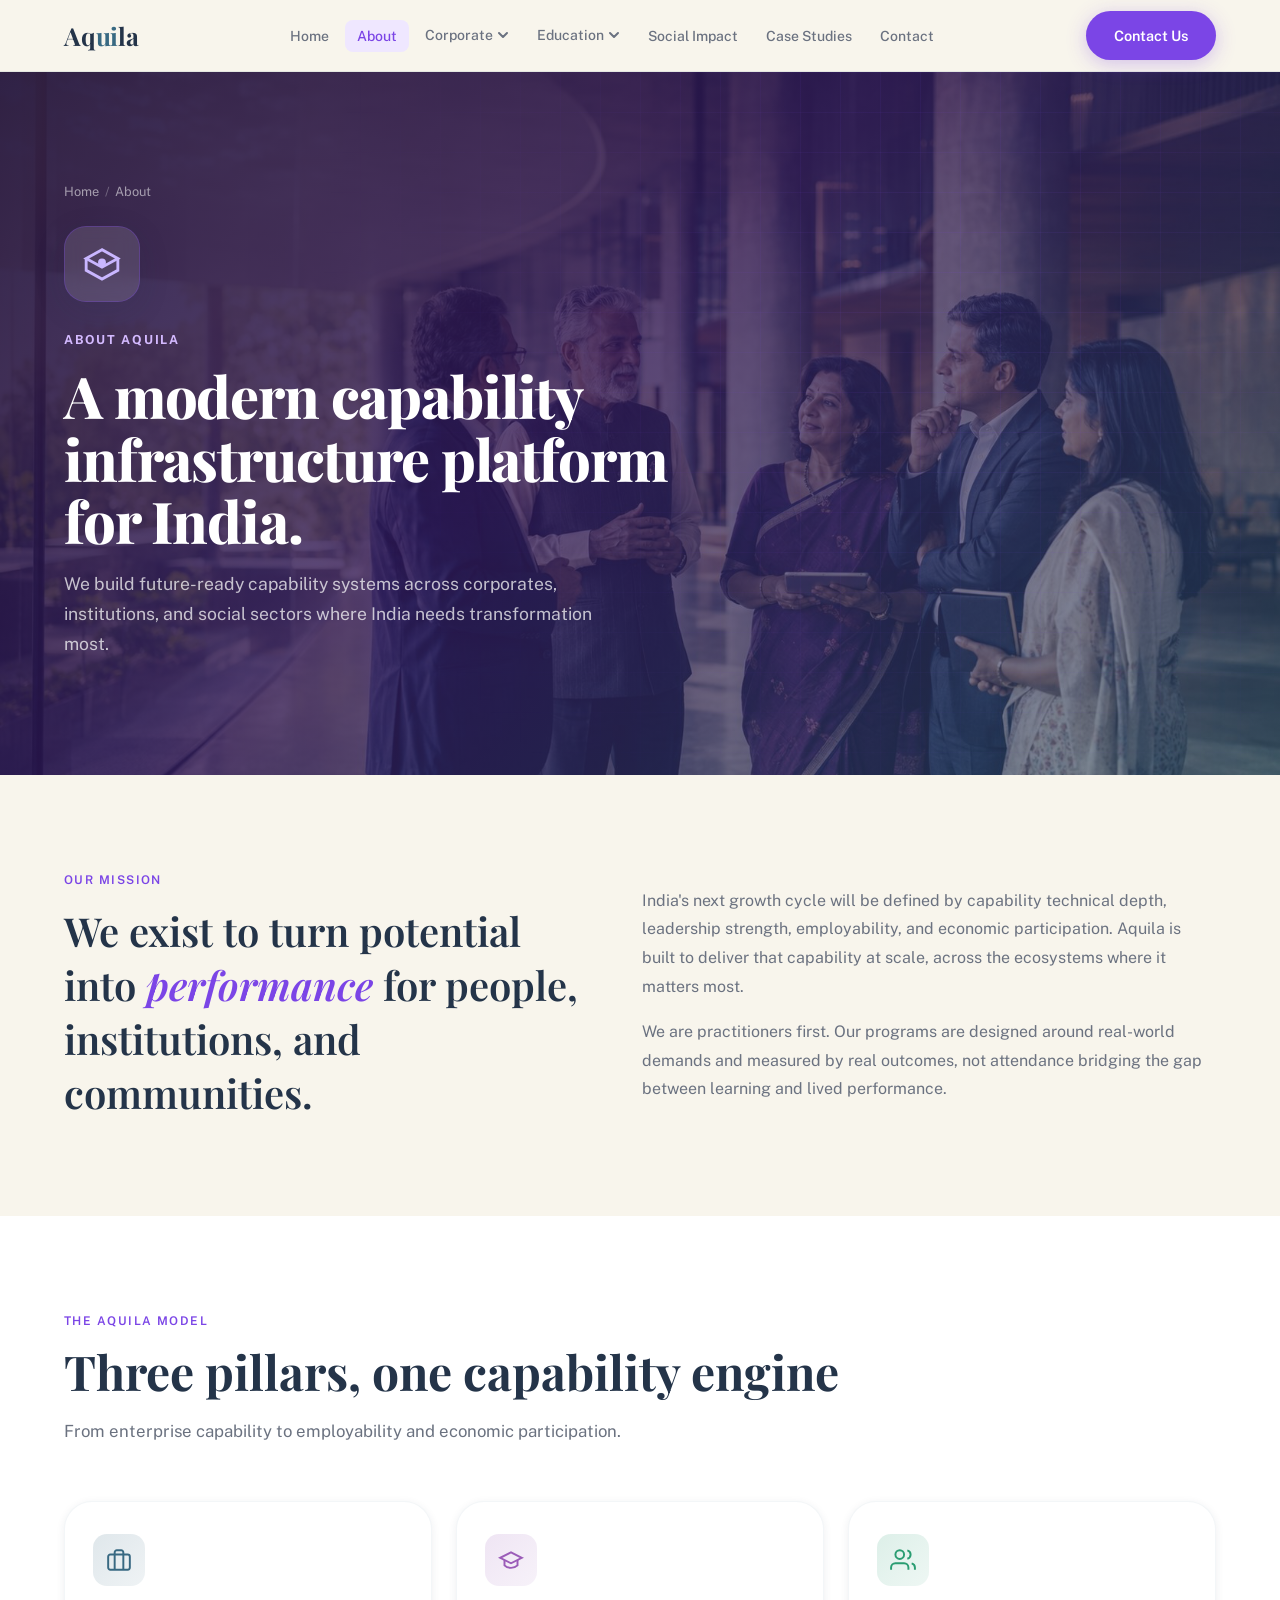
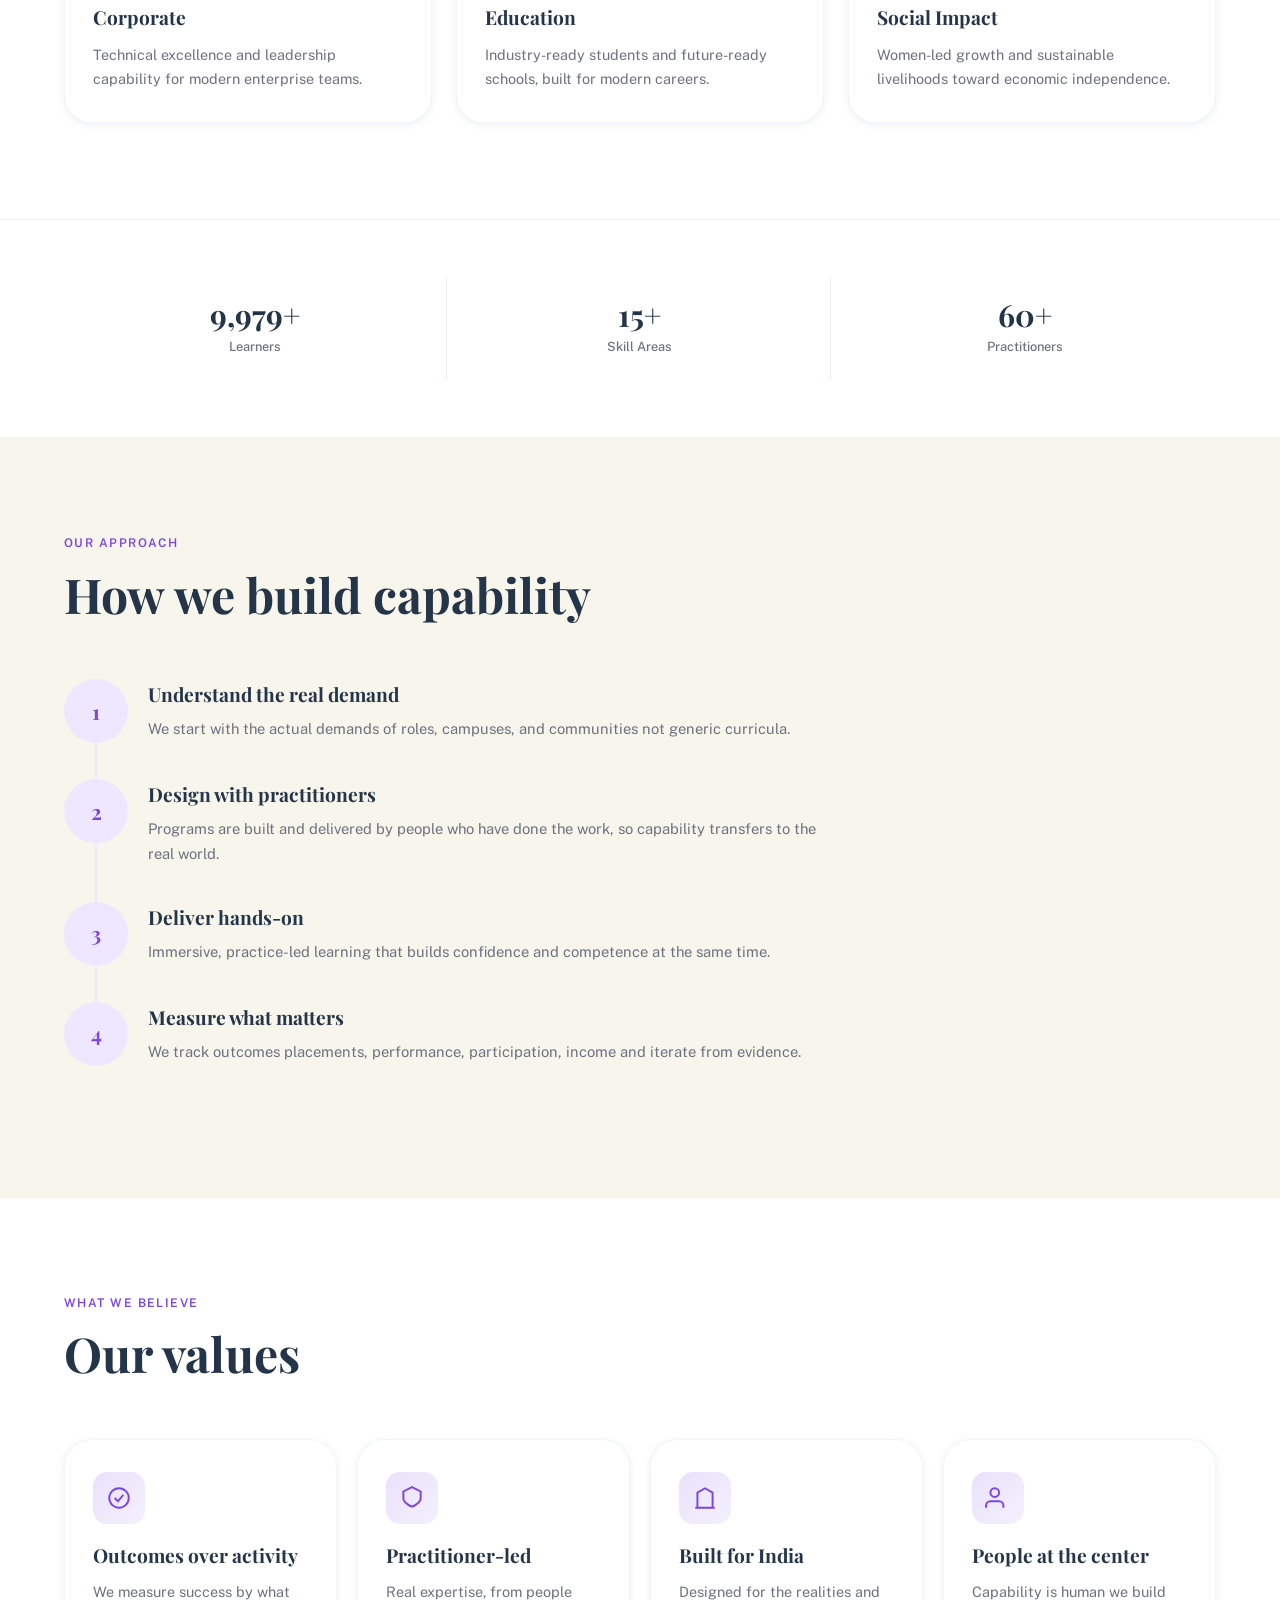
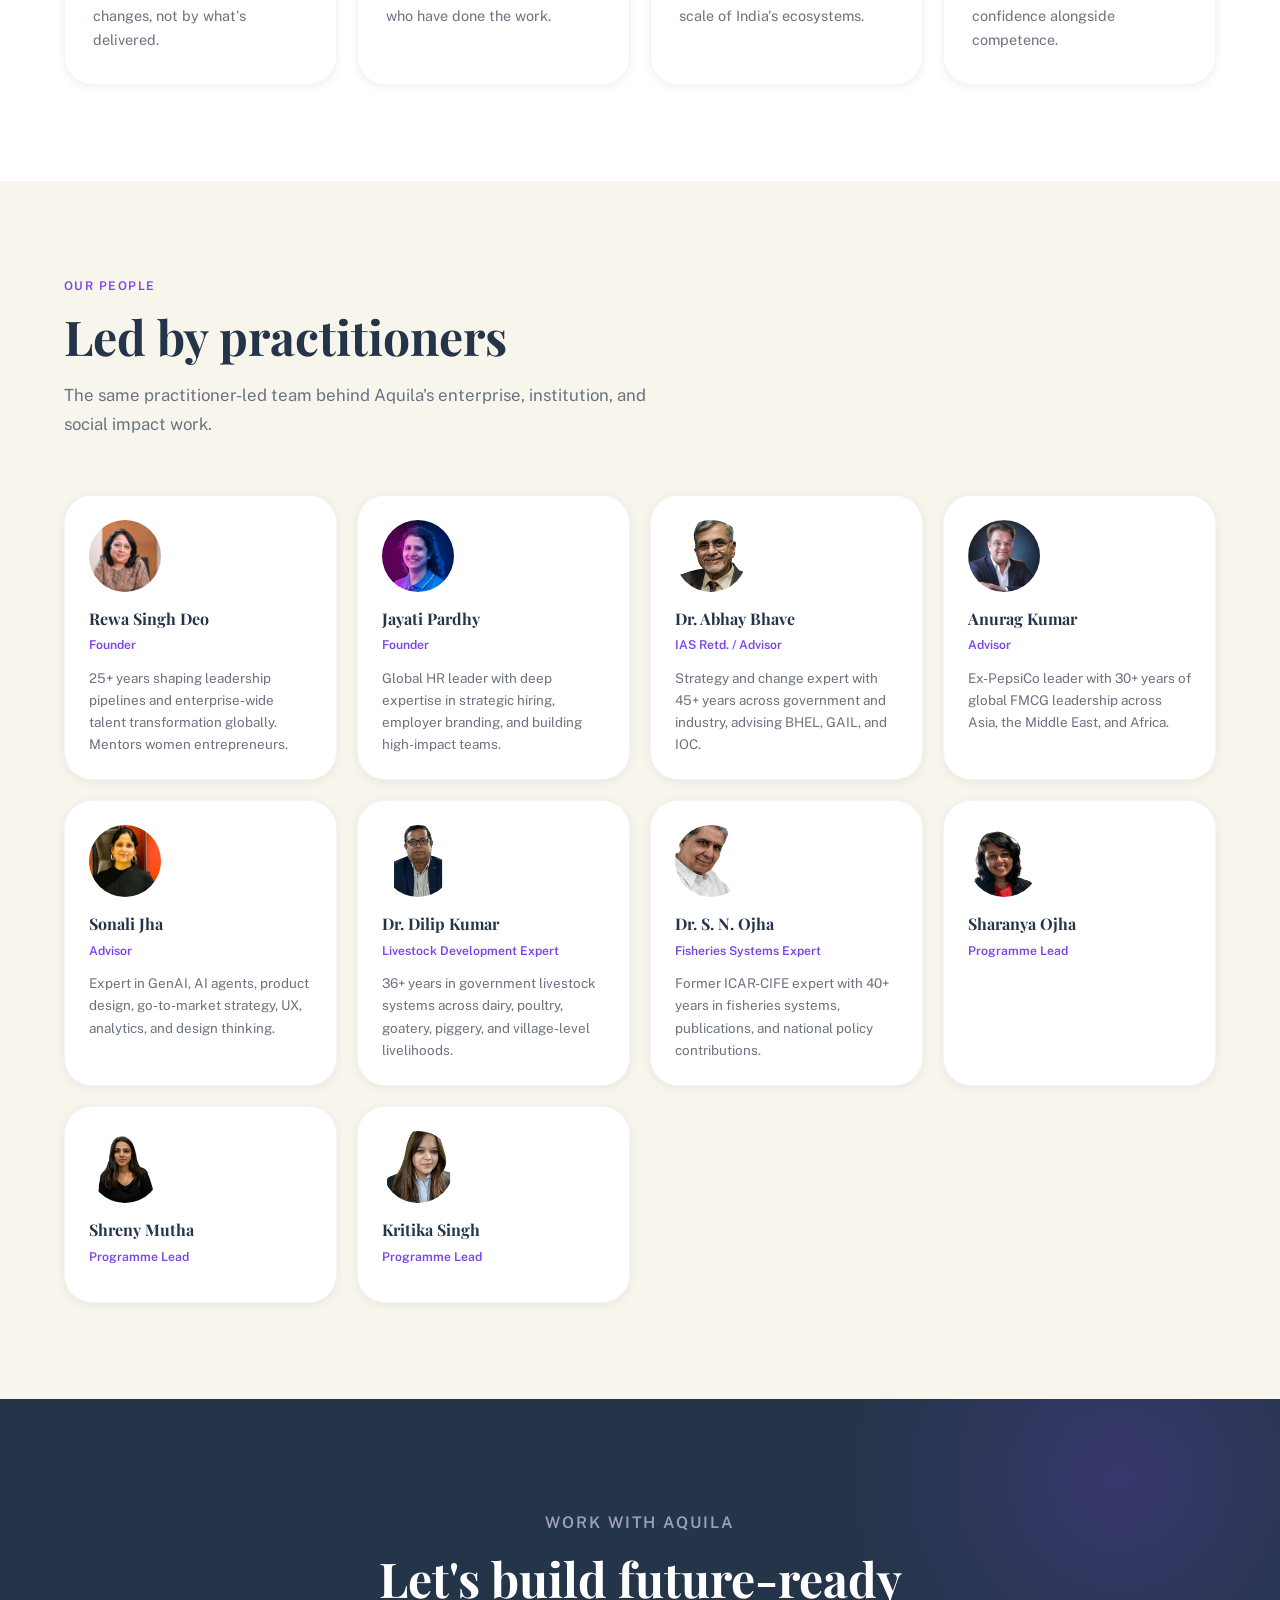
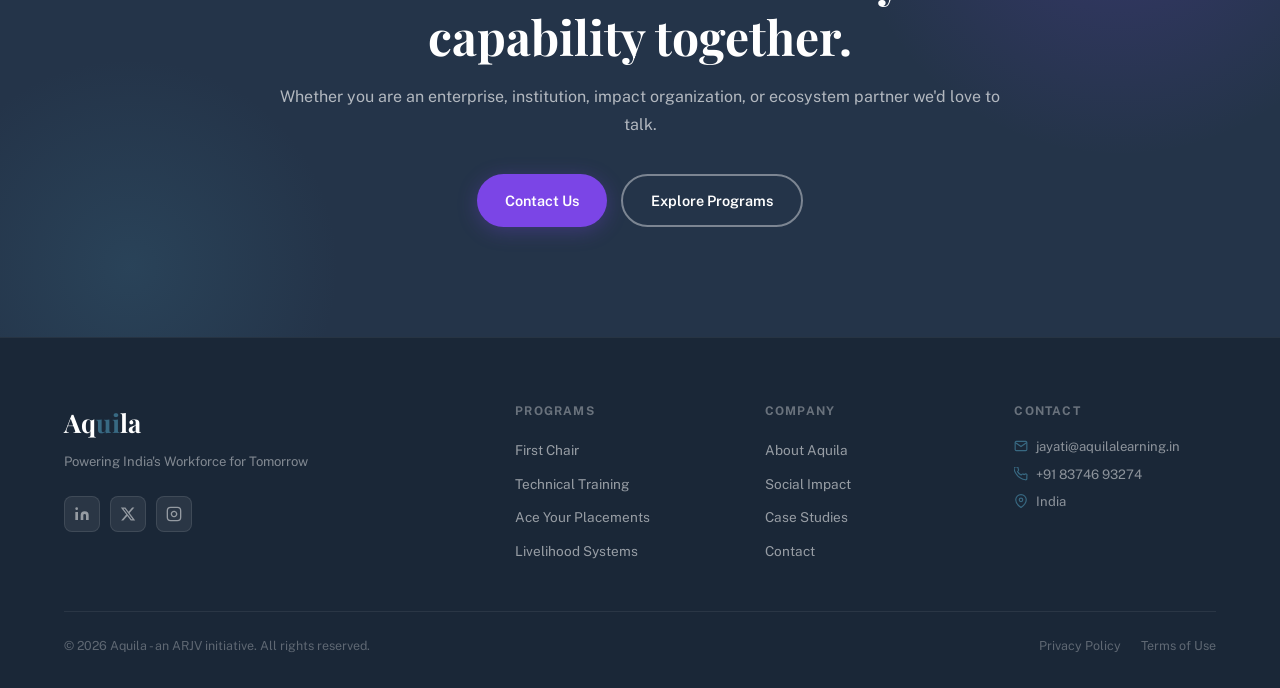
==== commit c723bb79: "Apply client feedback: about stats/people, course-page splits, POSH content About page: - Stats stri" ====
--- a/about.html
+++ b/about.html
@@ -57,8 +57,11 @@
     .fcard .nm { font-family: var(--font-head); font-weight: 700; color: var(--space); }
     .fcard .rl { font-size: 0.76rem; font-weight: 600; color: var(--accent); margin-top: 4px; }
     .fcard .bio { color: var(--slate); font-size: 0.84rem; line-height: 1.65; margin-top: 12px; }
+    /* 3-number stats strip */
+    .metrics-grid { grid-template-columns: repeat(3, 1fr); }
     @media (max-width: 900px) { .mission-grid { grid-template-columns: 1fr; gap: 32px; } .pillar-mini { grid-template-columns: 1fr; } .values-grid { grid-template-columns: repeat(2, 1fr); } }
-    @media (max-width: 520px) { .values-grid { grid-template-columns: 1fr; } }
+    @media (max-width: 768px) { .metrics-grid { grid-template-columns: repeat(3, 1fr); } }
+    @media (max-width: 520px) { .values-grid { grid-template-columns: 1fr; } .metrics-grid { grid-template-columns: 1fr; } }
   </style>
 </head>
 <body>
@@ -102,7 +105,6 @@
       <li class="mm-sub"><a href="posh.html">POSH Training</a></li>
       <li><a tabindex="0">Education</a></li>
       <li class="mm-sub"><a href="colleges.html">Colleges</a></li>
-    <li class="mm-sub"><a href="cyberbullying.html">Cyberbullying Awareness</a></li>
       <li class="mm-sub"><a href="cyberbullying.html">Cyberbullying Awareness</a></li>
       <li><a href="social-impact.html">Social Impact</a></li>
       <li><a href="case-studies.html">Case Studies</a></li>
@@ -171,11 +173,9 @@
   <div class="metrics" aria-label="Aquila impact metrics">
     <div class="container">
       <div class="metrics-grid">
-        <div class="metric-card fade-in"><div class="metric-number" data-target="100000" data-suffix="+">0</div><div class="metric-label">Learners</div></div>
+        <div class="metric-card fade-in"><div class="metric-number" data-target="10000" data-suffix="+">0</div><div class="metric-label">Learners</div></div>
         <div class="metric-card fade-in delay-1"><div class="metric-number" data-target="15" data-suffix="+">0</div><div class="metric-label">Skill Areas</div></div>
-        <div class="metric-card fade-in delay-2"><div class="metric-number" data-target="75000" data-suffix="+">0</div><div class="metric-label">Livelihood Beneficiaries</div></div>
-        <div class="metric-card fade-in delay-3"><div class="metric-number" data-target="3000" data-suffix="+">0</div><div class="metric-label">Placements</div></div>
-        <div class="metric-card fade-in delay-4"><div class="metric-number" data-target="60" data-suffix="+">0</div><div class="metric-label">Practitioners</div></div>
+        <div class="metric-card fade-in delay-2"><div class="metric-number" data-target="60" data-suffix="+">0</div><div class="metric-label">Practitioners</div></div>
       </div>
     </div>
   </div>
@@ -244,6 +244,11 @@
         <div class="fcard fade-in delay-4"><div class="favatar"><img src="assets/people/sonali-jha.jpg" alt=""></div><div class="nm">Sonali Jha</div><div class="rl">Advisor</div><p class="bio">Expert in GenAI, AI agents, product design, go-to-market strategy, UX, analytics, and design thinking.</p></div>
         <div class="fcard fade-in"><div class="favatar"><img src="assets/people/dr-dilip-kumar.png" alt=""></div><div class="nm">Dr. Dilip Kumar</div><div class="rl">Livestock Development Expert</div><p class="bio">36+ years in government livestock systems across dairy, poultry, goatery, piggery, and village-level livelihoods.</p></div>
         <div class="fcard fade-in delay-1"><div class="favatar"><img src="assets/people/dr-sn-ojha.png" alt=""></div><div class="nm">Dr. S. N. Ojha</div><div class="rl">Fisheries Systems Expert</div><p class="bio">Former ICAR-CIFE expert with 40+ years in fisheries systems, publications, and national policy contributions.</p></div>
+
+        <!-- TODO: confirm role title and bio copy for the three programme team members below -->
+        <div class="fcard fade-in delay-2"><div class="favatar"><img src="assets/people/sharanya-ojha.png" alt=""></div><div class="nm">Sharanya Ojha</div><div class="rl">Programme Lead <!-- TODO: confirm title --></div><p class="bio"><!-- TODO: add bio --></p></div>
+        <div class="fcard fade-in delay-3"><div class="favatar"><img src="assets/people/shreny-mutha.png" alt=""></div><div class="nm">Shreny Mutha</div><div class="rl">Programme Lead <!-- TODO: confirm title --></div><p class="bio"><!-- TODO: add bio --></p></div>
+        <div class="fcard fade-in delay-4"><div class="favatar"><img src="assets/people/kritika-singh.png" alt=""></div><div class="nm">Kritika Singh</div><div class="rl">Programme Lead <!-- TODO: confirm title --></div><p class="bio"><!-- TODO: add bio --></p></div>
       </div>
     </div>
   </section>
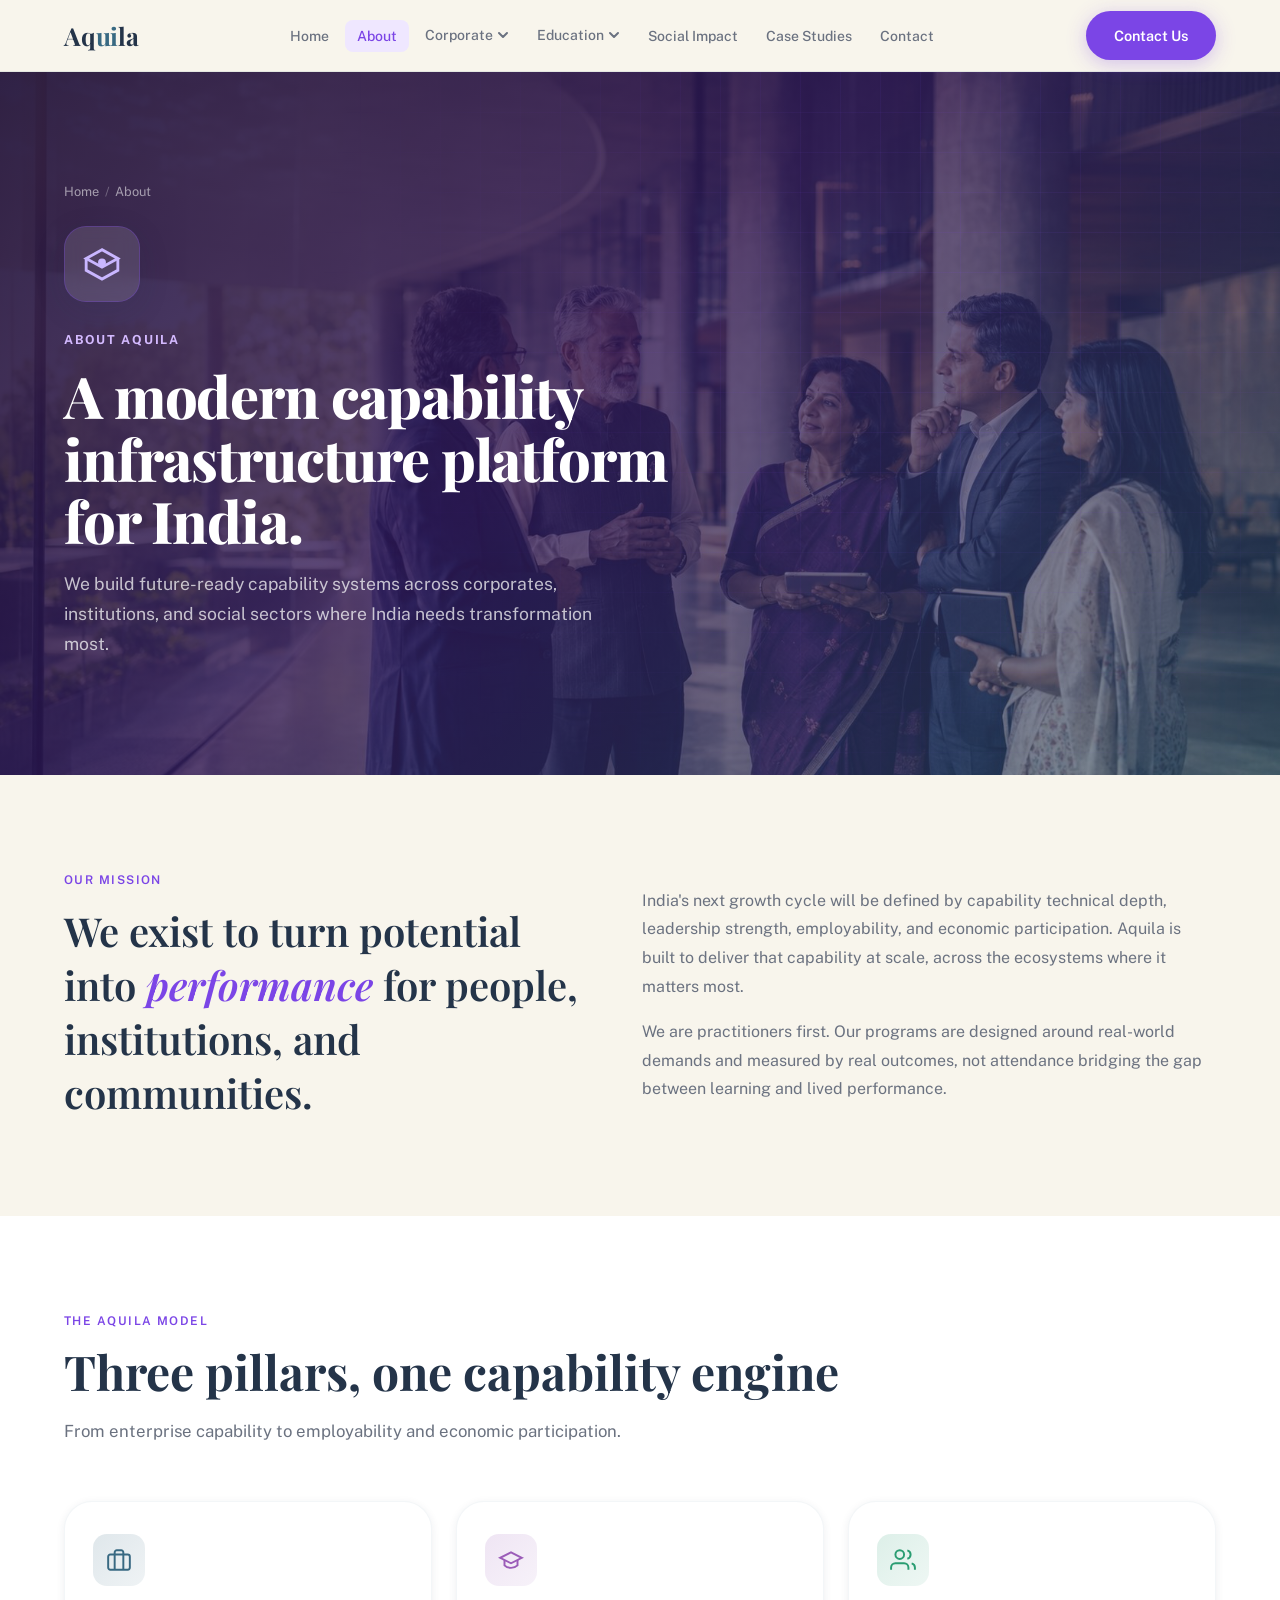
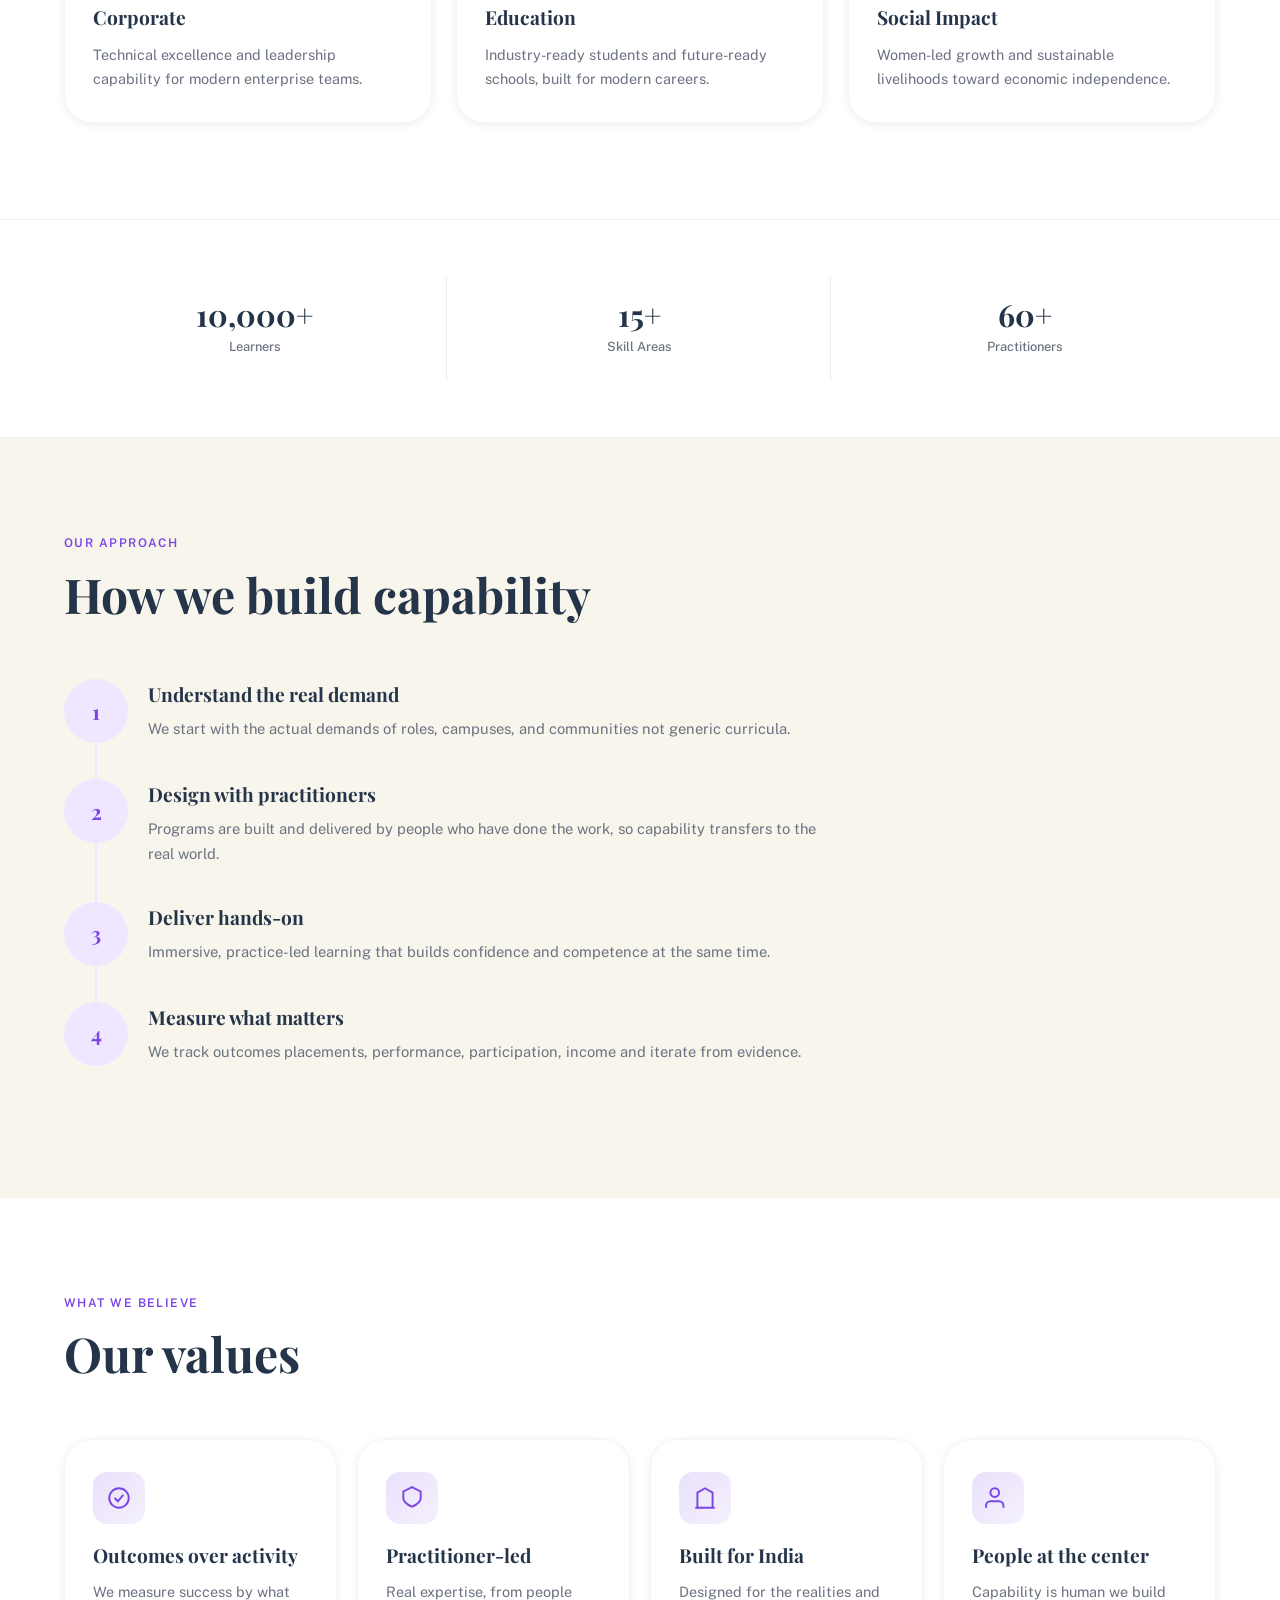
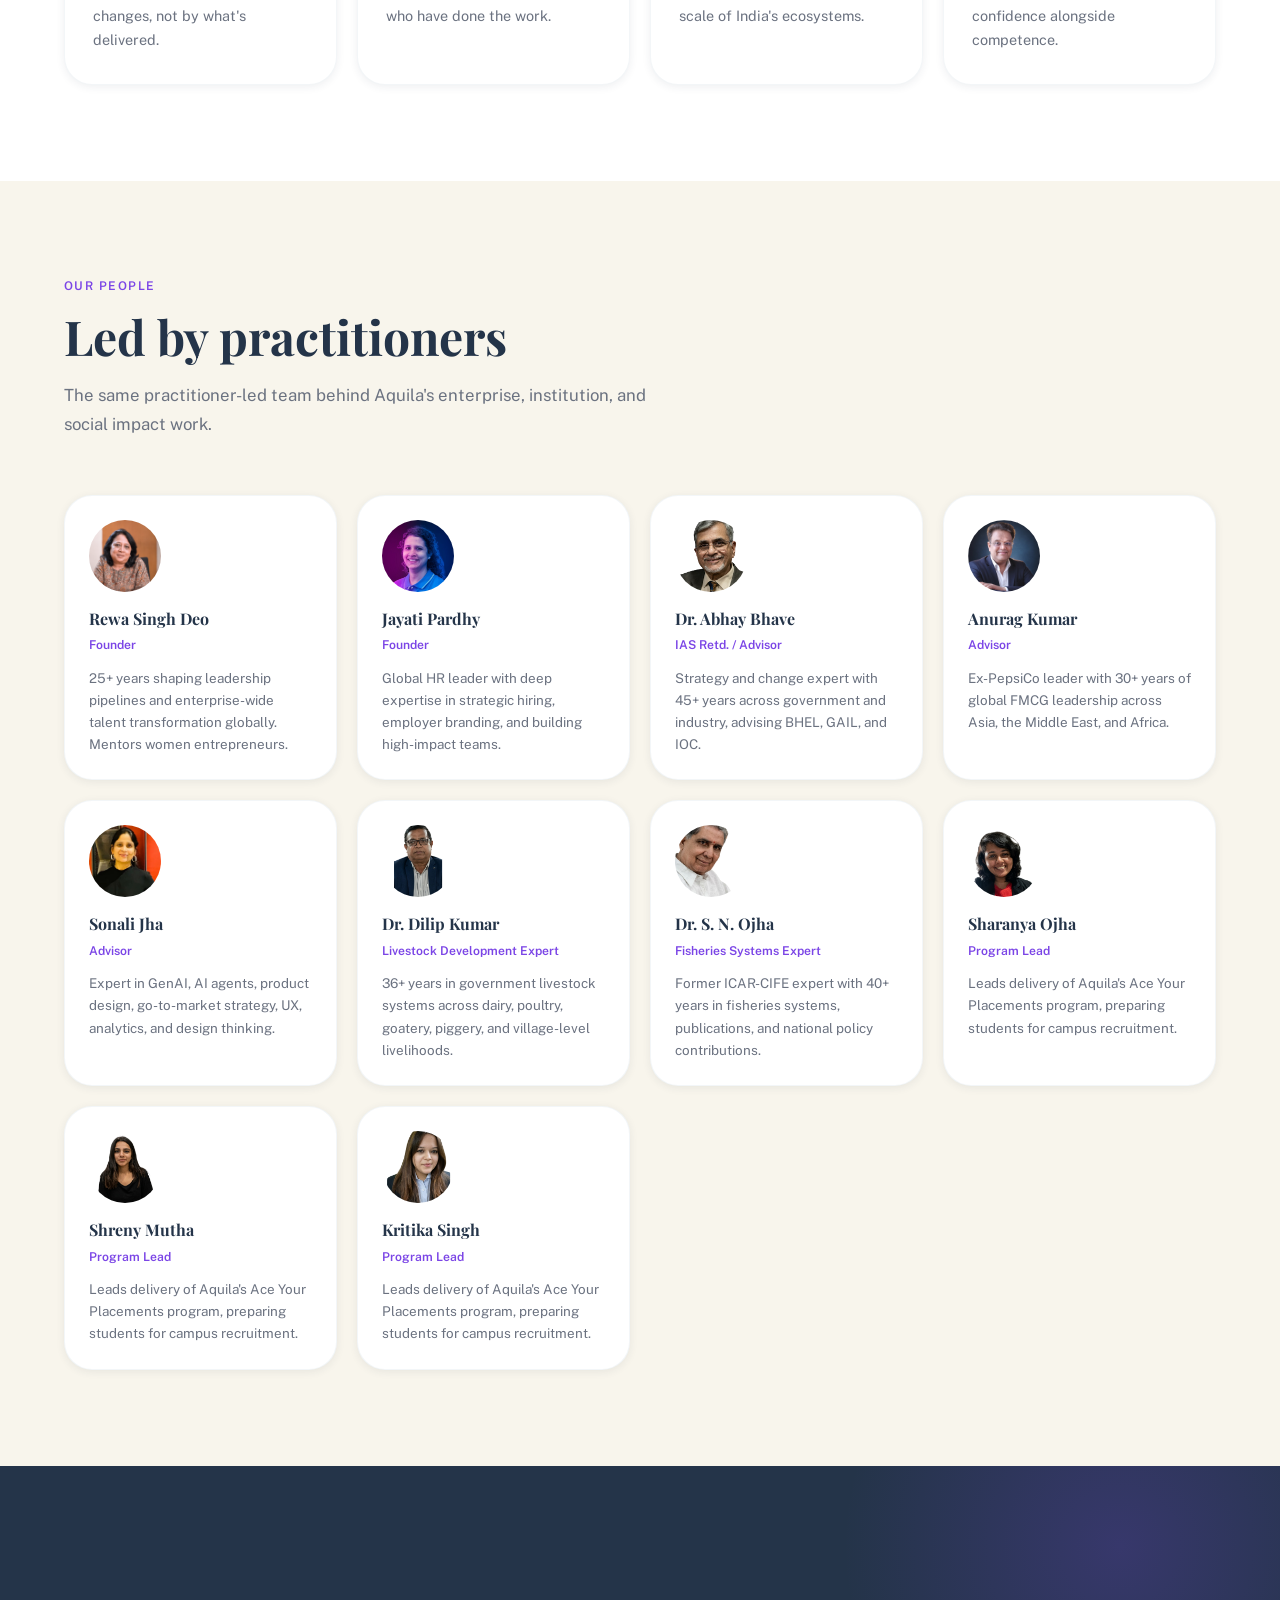
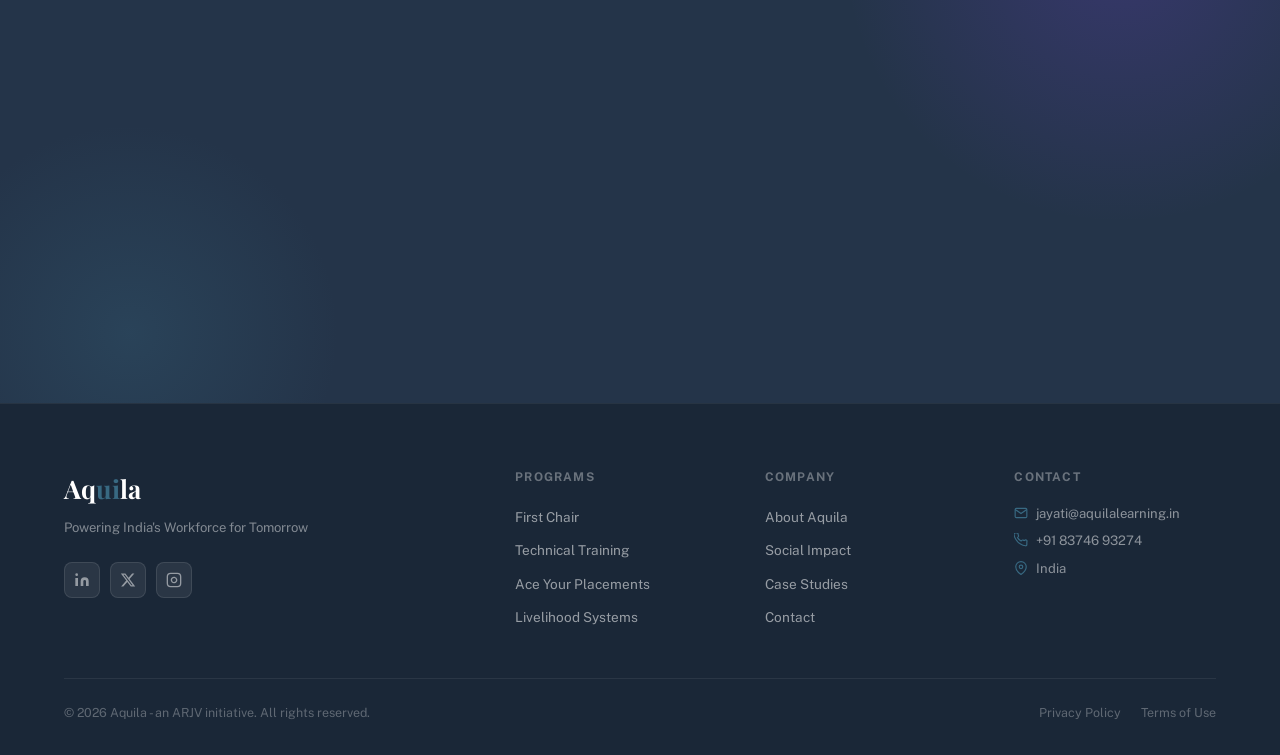
==== commit a4cfa159: "Fill About people cards for the three program leads with existing data Sharanya Ojha, Shreny Mutha, " ====
--- a/about.html
+++ b/about.html
@@ -245,10 +245,9 @@
         <div class="fcard fade-in"><div class="favatar"><img src="assets/people/dr-dilip-kumar.png" alt=""></div><div class="nm">Dr. Dilip Kumar</div><div class="rl">Livestock Development Expert</div><p class="bio">36+ years in government livestock systems across dairy, poultry, goatery, piggery, and village-level livelihoods.</p></div>
         <div class="fcard fade-in delay-1"><div class="favatar"><img src="assets/people/dr-sn-ojha.png" alt=""></div><div class="nm">Dr. S. N. Ojha</div><div class="rl">Fisheries Systems Expert</div><p class="bio">Former ICAR-CIFE expert with 40+ years in fisheries systems, publications, and national policy contributions.</p></div>
 
-        <!-- TODO: confirm role title and bio copy for the three programme team members below -->
-        <div class="fcard fade-in delay-2"><div class="favatar"><img src="assets/people/sharanya-ojha.png" alt=""></div><div class="nm">Sharanya Ojha</div><div class="rl">Programme Lead <!-- TODO: confirm title --></div><p class="bio"><!-- TODO: add bio --></p></div>
-        <div class="fcard fade-in delay-3"><div class="favatar"><img src="assets/people/shreny-mutha.png" alt=""></div><div class="nm">Shreny Mutha</div><div class="rl">Programme Lead <!-- TODO: confirm title --></div><p class="bio"><!-- TODO: add bio --></p></div>
-        <div class="fcard fade-in delay-4"><div class="favatar"><img src="assets/people/kritika-singh.png" alt=""></div><div class="nm">Kritika Singh</div><div class="rl">Programme Lead <!-- TODO: confirm title --></div><p class="bio"><!-- TODO: add bio --></p></div>
+        <div class="fcard fade-in delay-2"><div class="favatar"><img src="assets/people/sharanya-ojha.png" alt=""></div><div class="nm">Sharanya Ojha</div><div class="rl">Program Lead</div><p class="bio">Leads delivery of Aquila's Ace Your Placements program, preparing students for campus recruitment.</p></div>
+        <div class="fcard fade-in delay-3"><div class="favatar"><img src="assets/people/shreny-mutha.png" alt=""></div><div class="nm">Shreny Mutha</div><div class="rl">Program Lead</div><p class="bio">Leads delivery of Aquila's Ace Your Placements program, preparing students for campus recruitment.</p></div>
+        <div class="fcard fade-in delay-4"><div class="favatar"><img src="assets/people/kritika-singh.png" alt=""></div><div class="nm">Kritika Singh</div><div class="rl">Program Lead</div><p class="bio">Leads delivery of Aquila's Ace Your Placements program, preparing students for campus recruitment.</p></div>
       </div>
     </div>
   </section>
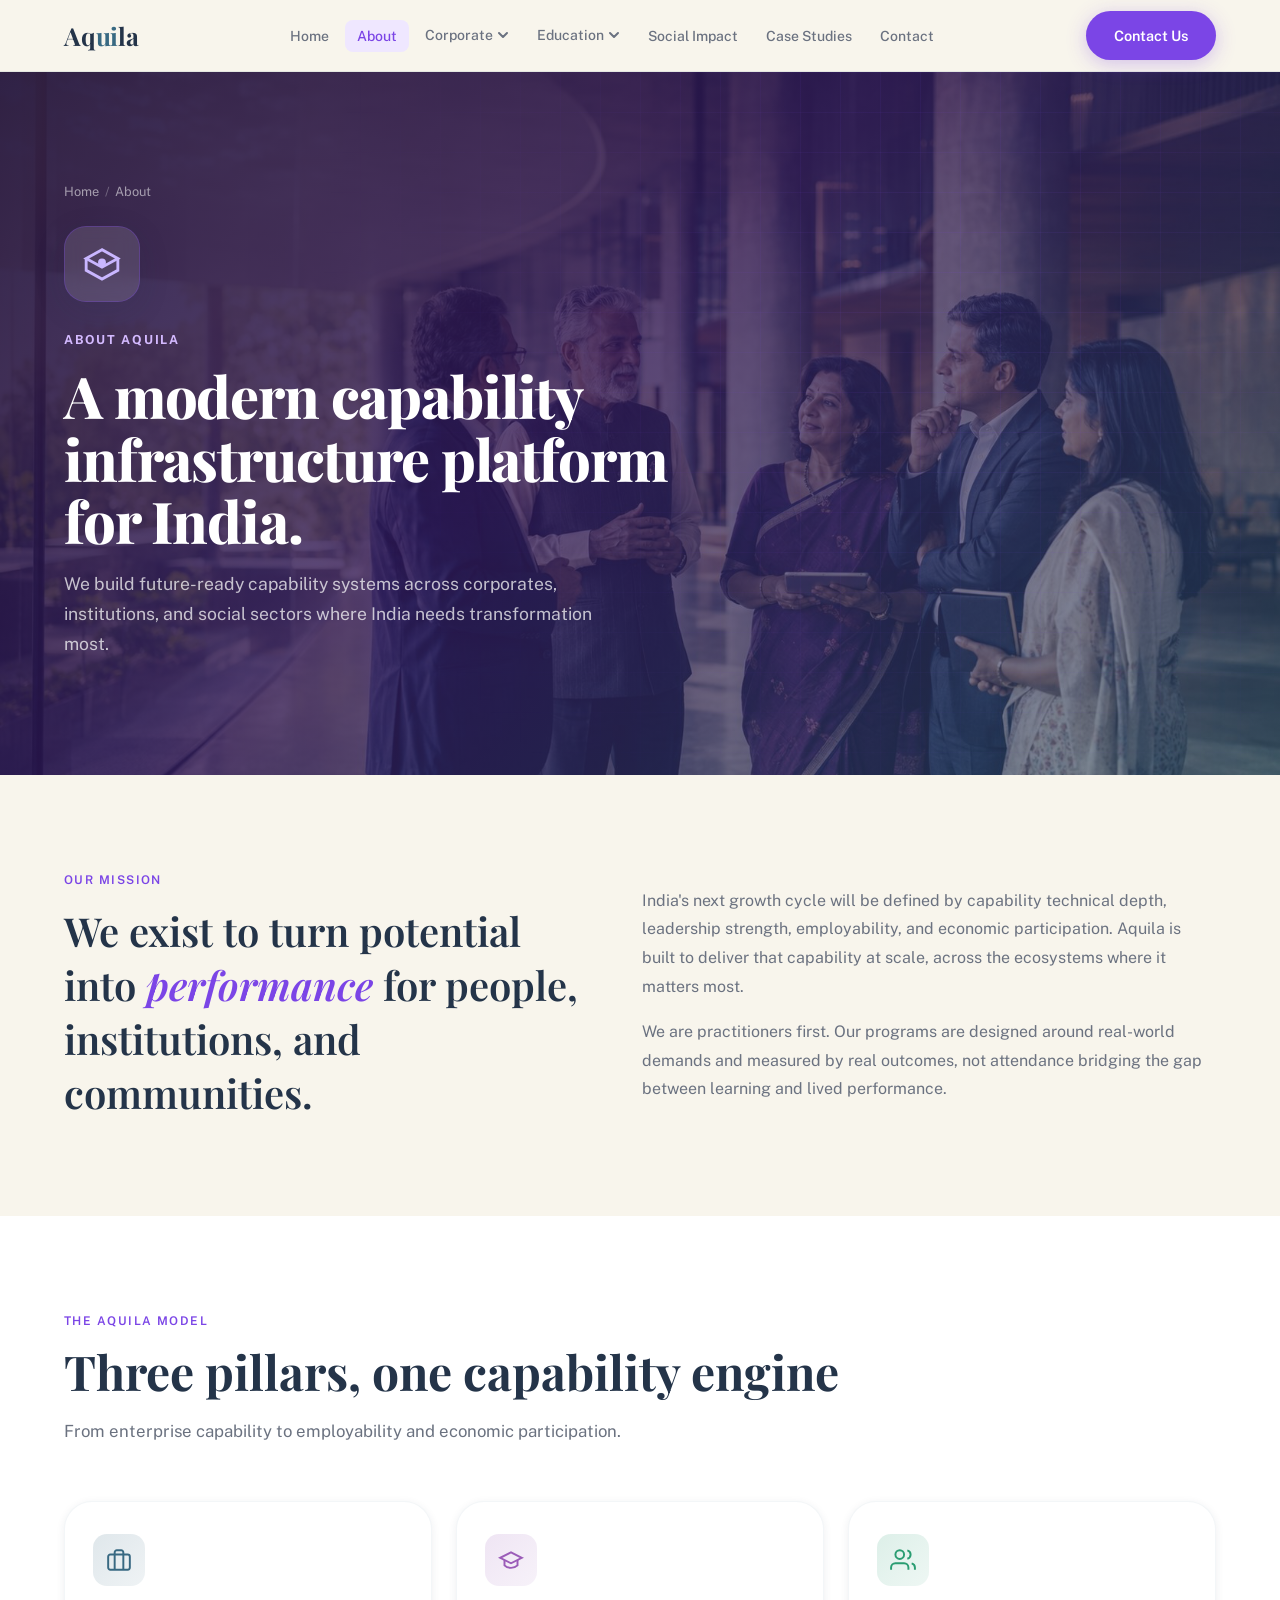
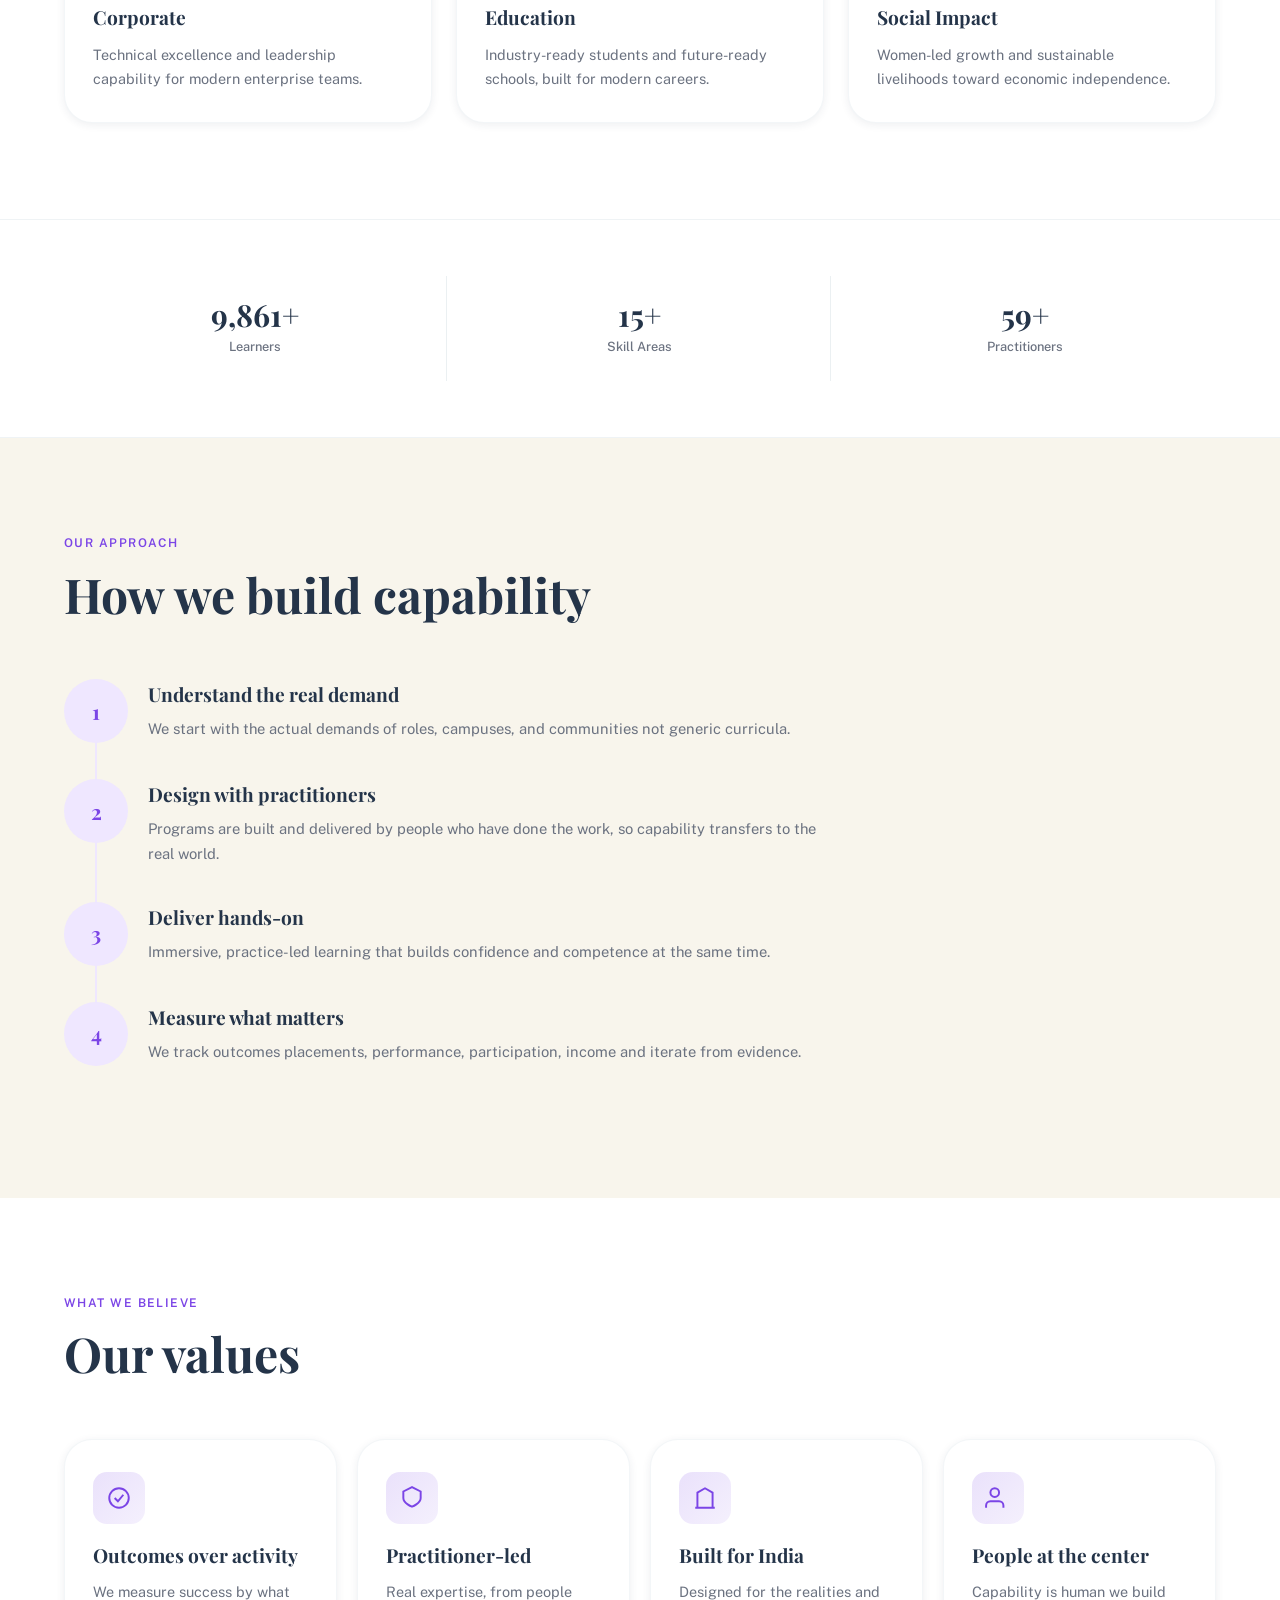
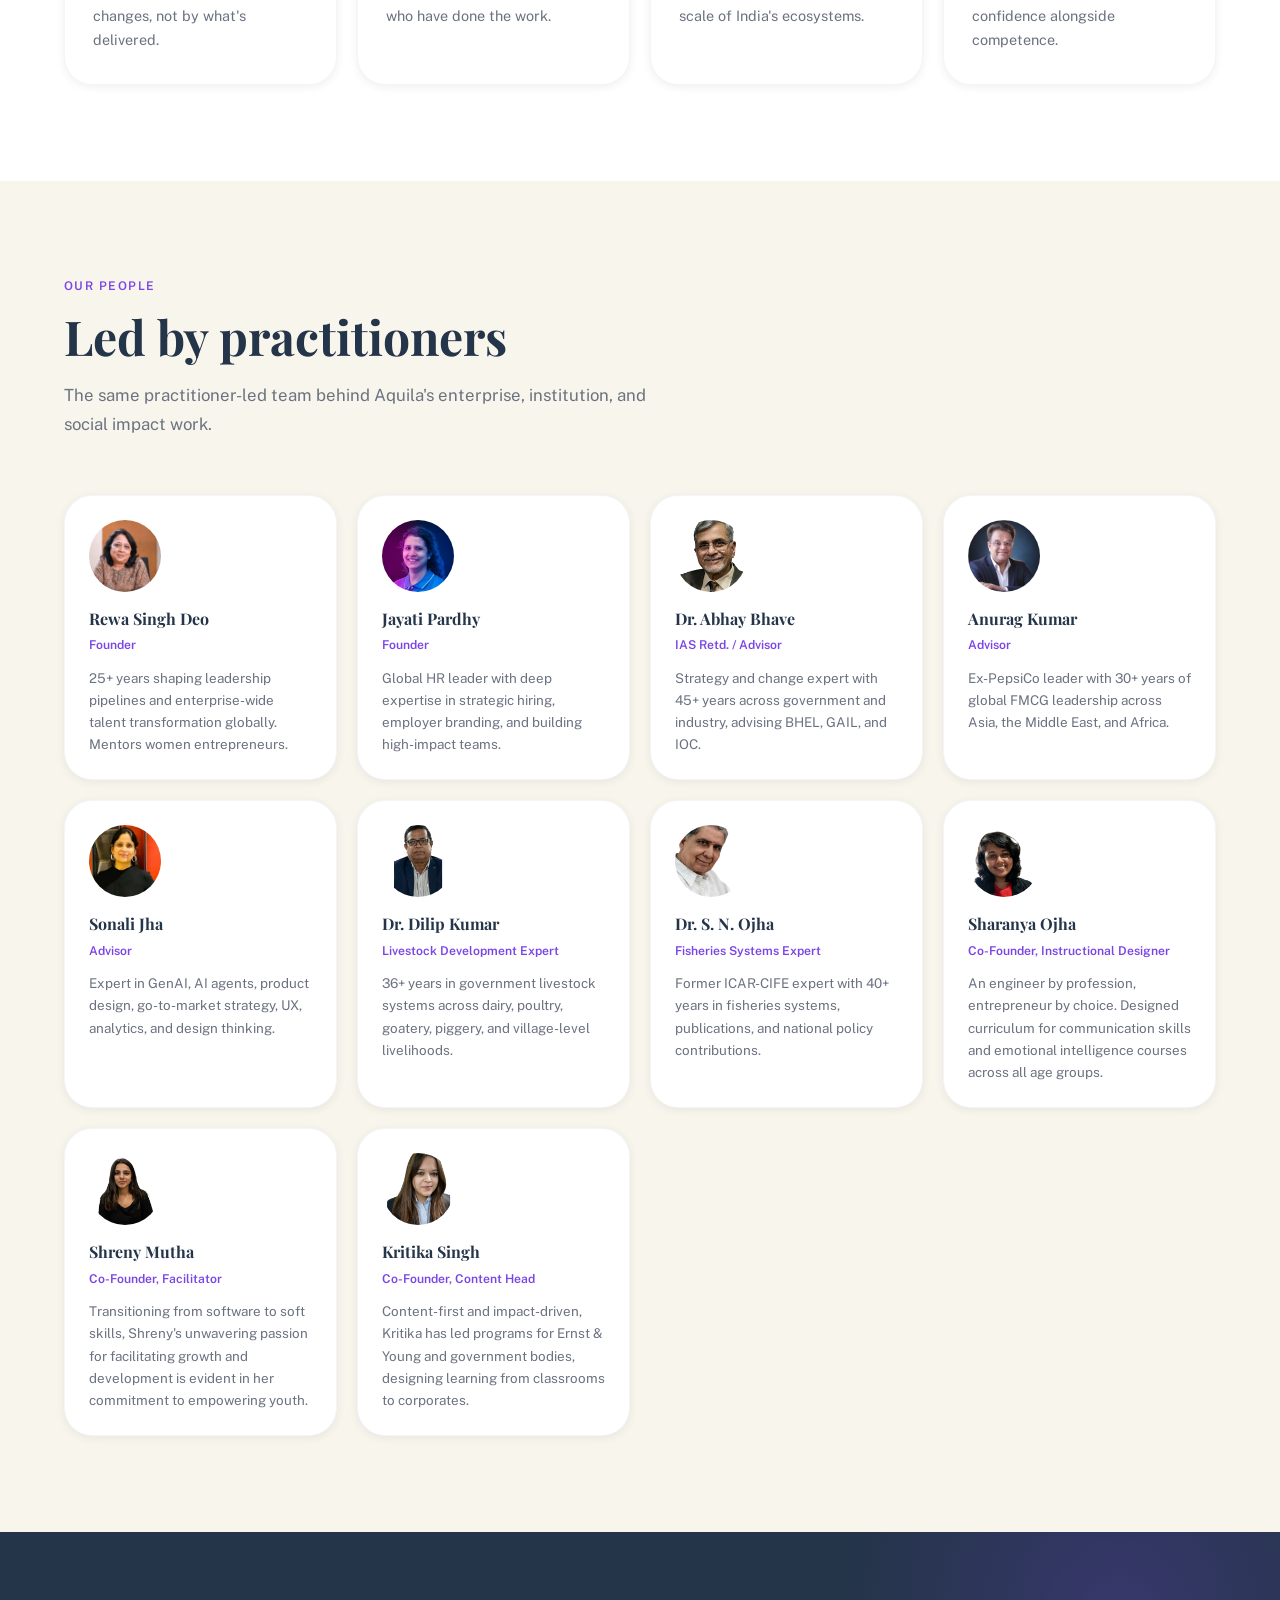
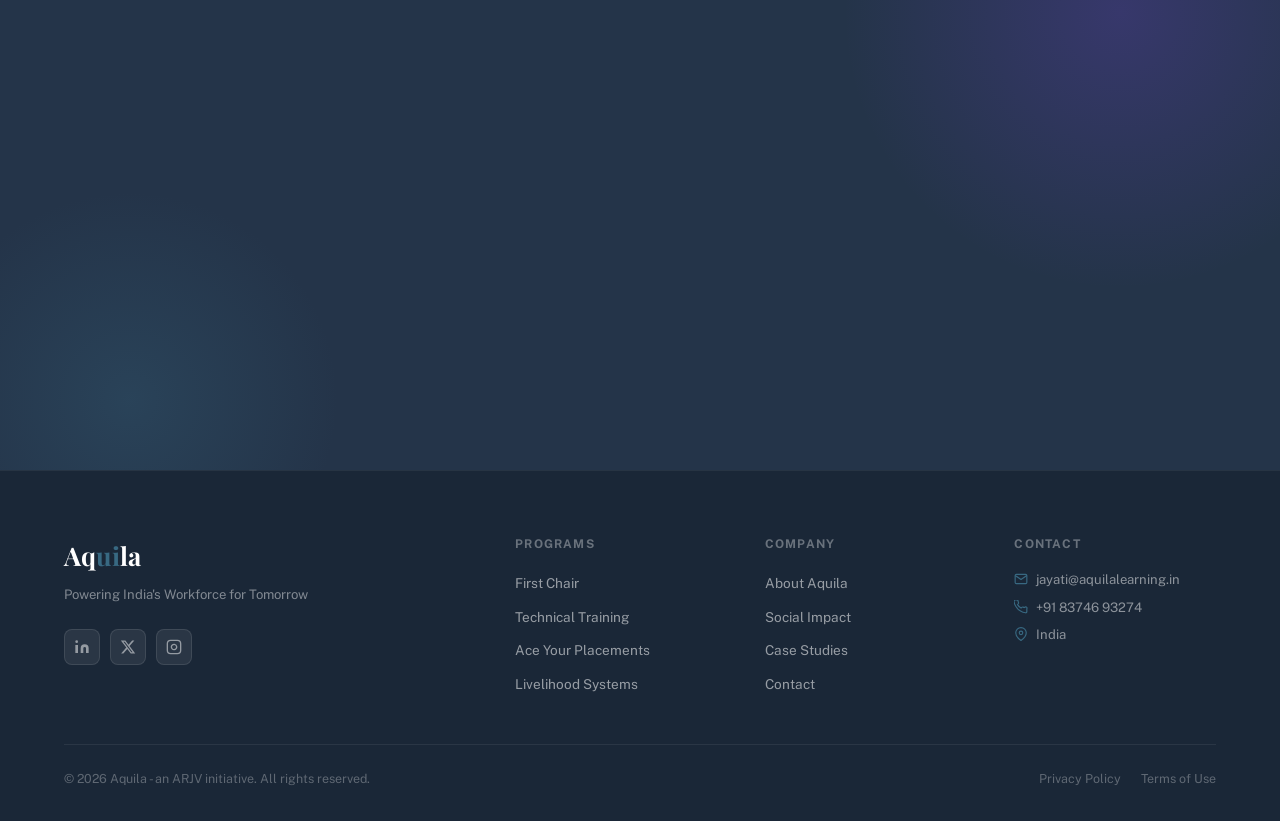
==== commit 44878452: "Use real bios/roles for the three program leads on About page Provided by client: Sharanya Ojha (Co-" ====
--- a/about.html
+++ b/about.html
@@ -245,9 +245,9 @@
         <div class="fcard fade-in"><div class="favatar"><img src="assets/people/dr-dilip-kumar.png" alt=""></div><div class="nm">Dr. Dilip Kumar</div><div class="rl">Livestock Development Expert</div><p class="bio">36+ years in government livestock systems across dairy, poultry, goatery, piggery, and village-level livelihoods.</p></div>
         <div class="fcard fade-in delay-1"><div class="favatar"><img src="assets/people/dr-sn-ojha.png" alt=""></div><div class="nm">Dr. S. N. Ojha</div><div class="rl">Fisheries Systems Expert</div><p class="bio">Former ICAR-CIFE expert with 40+ years in fisheries systems, publications, and national policy contributions.</p></div>
 
-        <div class="fcard fade-in delay-2"><div class="favatar"><img src="assets/people/sharanya-ojha.png" alt=""></div><div class="nm">Sharanya Ojha</div><div class="rl">Program Lead</div><p class="bio">Leads delivery of Aquila's Ace Your Placements program, preparing students for campus recruitment.</p></div>
-        <div class="fcard fade-in delay-3"><div class="favatar"><img src="assets/people/shreny-mutha.png" alt=""></div><div class="nm">Shreny Mutha</div><div class="rl">Program Lead</div><p class="bio">Leads delivery of Aquila's Ace Your Placements program, preparing students for campus recruitment.</p></div>
-        <div class="fcard fade-in delay-4"><div class="favatar"><img src="assets/people/kritika-singh.png" alt=""></div><div class="nm">Kritika Singh</div><div class="rl">Program Lead</div><p class="bio">Leads delivery of Aquila's Ace Your Placements program, preparing students for campus recruitment.</p></div>
+        <div class="fcard fade-in delay-2"><div class="favatar"><img src="assets/people/sharanya-ojha.png" alt=""></div><div class="nm">Sharanya Ojha</div><div class="rl">Co-Founder, Instructional Designer</div><p class="bio">An engineer by profession, entrepreneur by choice. Designed curriculum for communication skills and emotional intelligence courses across all age groups.</p></div>
+        <div class="fcard fade-in delay-3"><div class="favatar"><img src="assets/people/shreny-mutha.png" alt=""></div><div class="nm">Shreny Mutha</div><div class="rl">Co-Founder, Facilitator</div><p class="bio">Transitioning from software to soft skills, Shreny's unwavering passion for facilitating growth and development is evident in her commitment to empowering youth.</p></div>
+        <div class="fcard fade-in delay-4"><div class="favatar"><img src="assets/people/kritika-singh.png" alt=""></div><div class="nm">Kritika Singh</div><div class="rl">Co-Founder, Content Head</div><p class="bio">Content-first and impact-driven, Kritika has led programs for Ernst &amp; Young and government bodies, designing learning from classrooms to corporates.</p></div>
       </div>
     </div>
   </section>
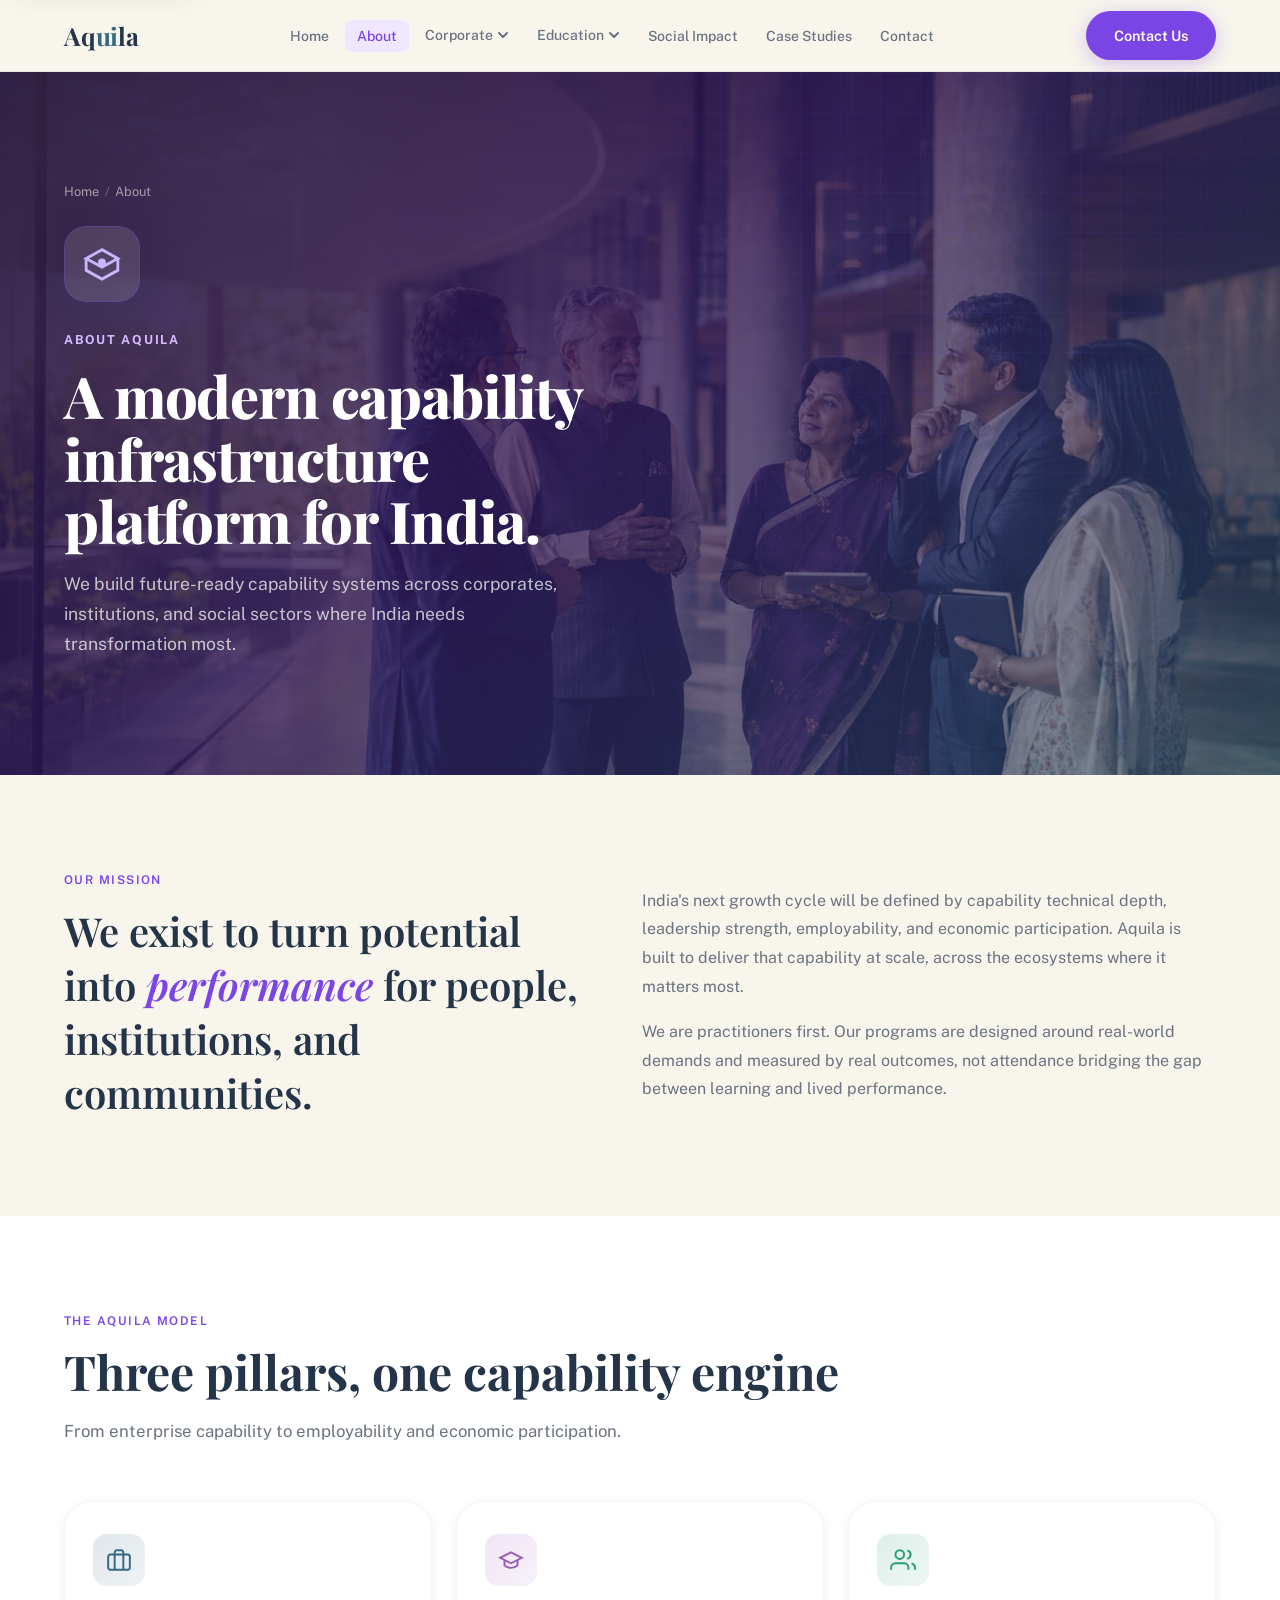
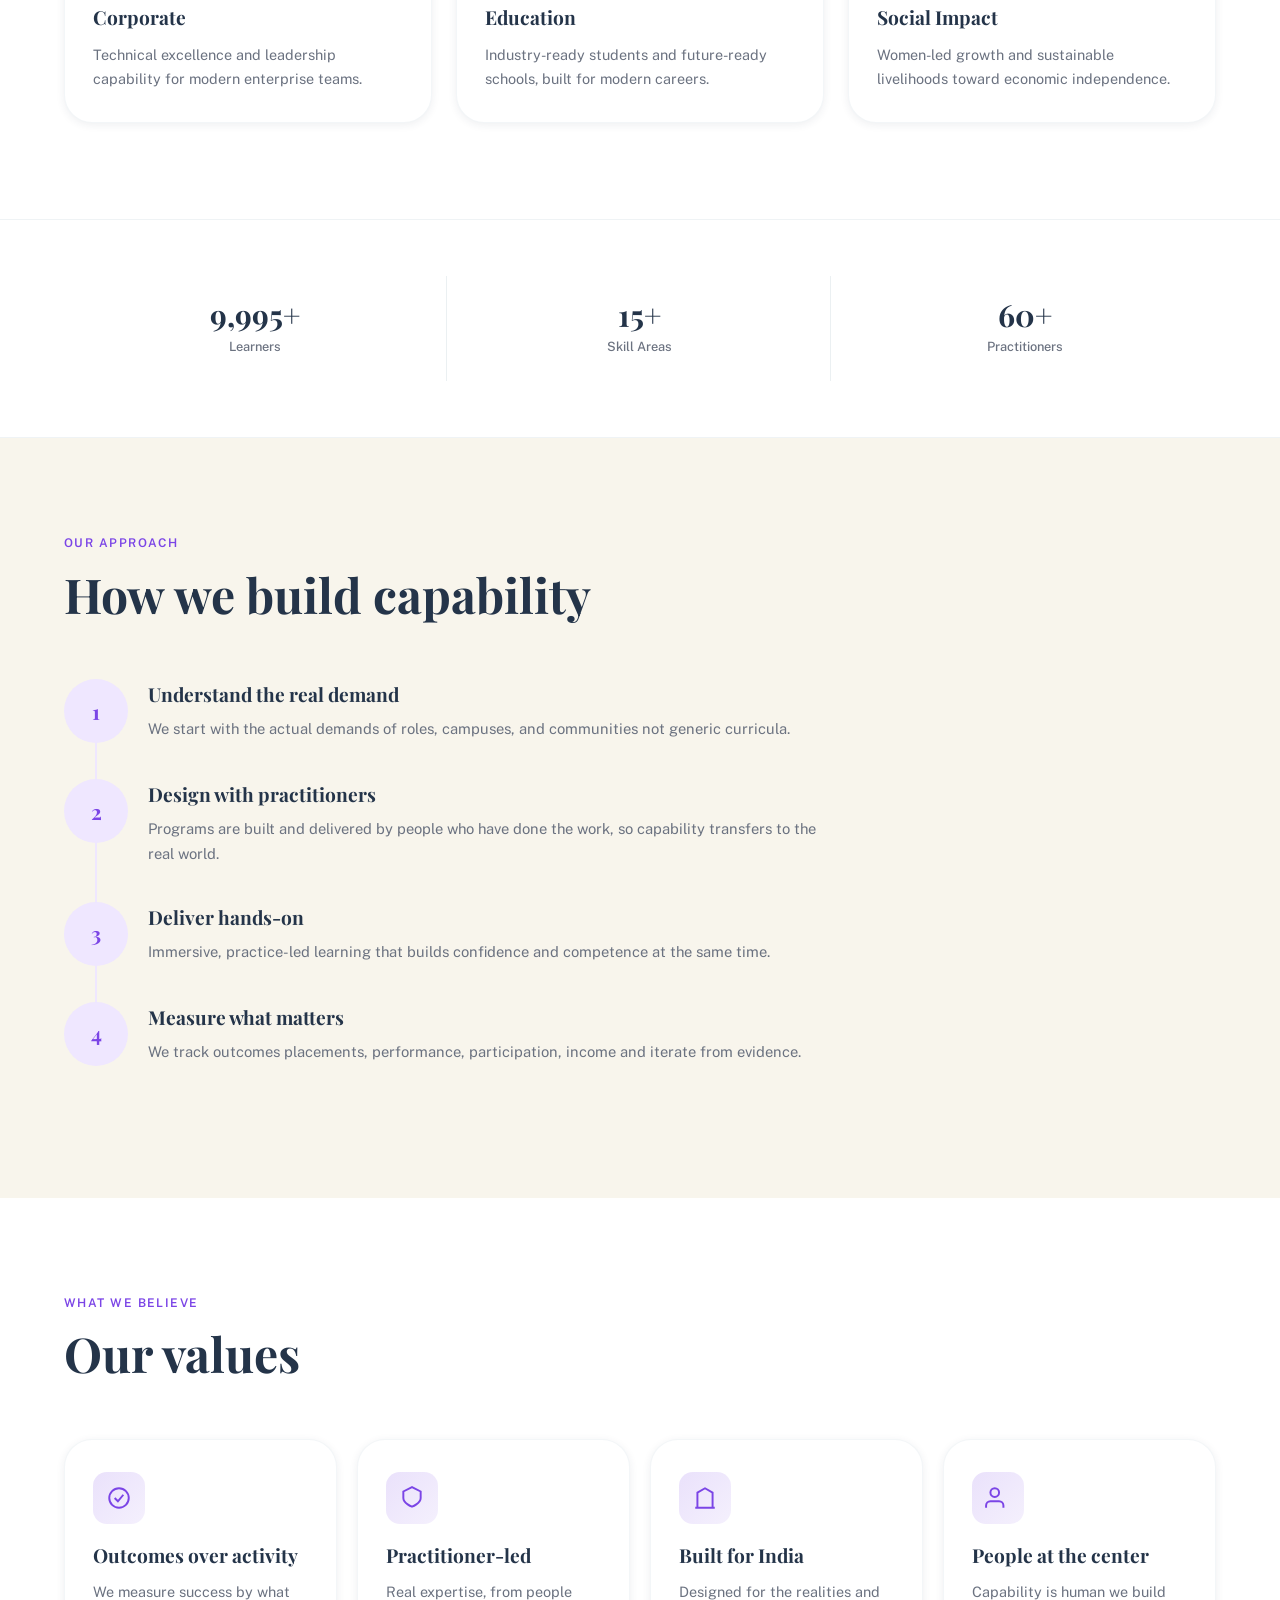
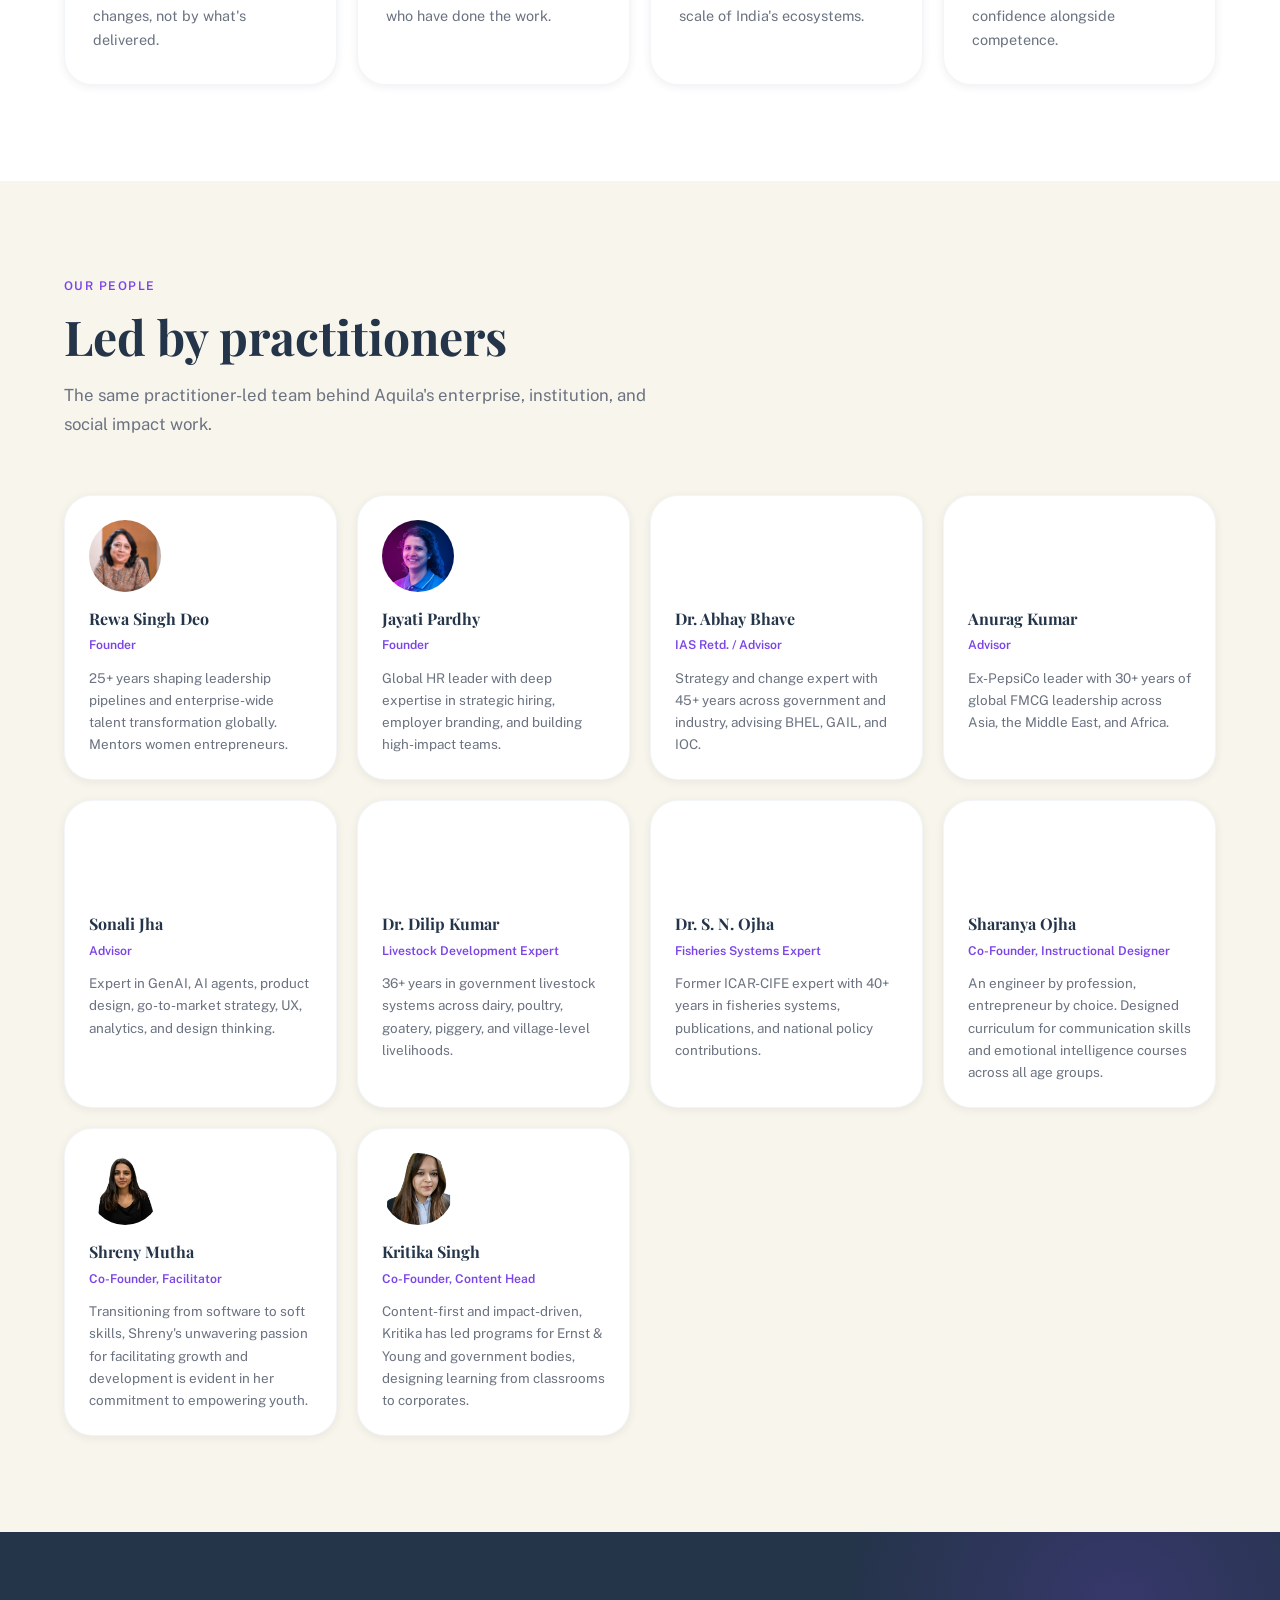
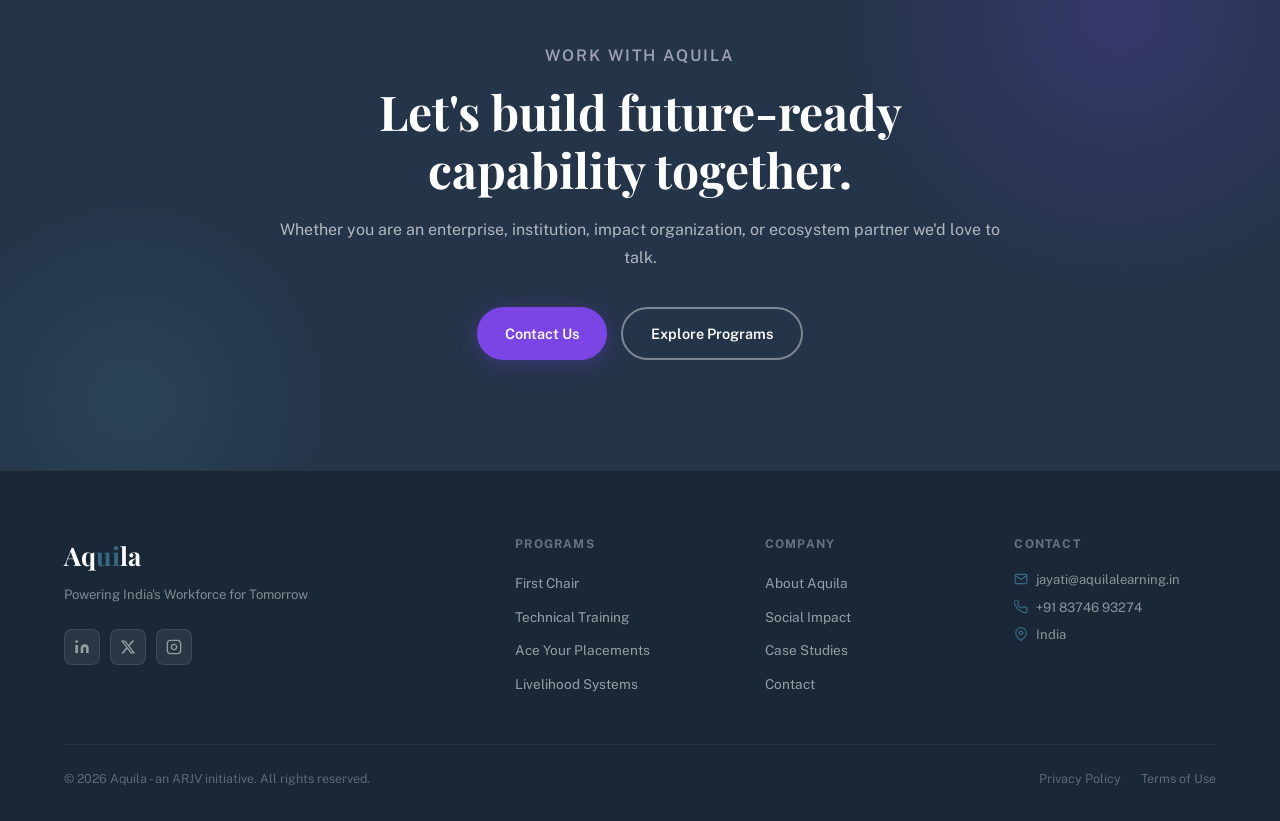
==== commit c53e4f0c: "UI/UX polish pass: a11y affordances, tactile feedback, perf, motion consistency Accessibility (all 1" ====
--- a/about.html
+++ b/about.html
@@ -65,6 +65,8 @@
   </style>
 </head>
 <body>
+
+  <a class="skip-link" href="#main">Skip to main content</a>
 
   <nav class="nav" id="navbar" role="navigation" aria-label="Main navigation">
     <div class="nav-inner">
@@ -113,7 +115,7 @@
     <a href="contact.html" class="btn btn-primary" style="width:100%;justify-content:center;">Contact Us</a>
   </div>
 
-  <header class="page-header">
+  <header class="page-header" id="main" tabindex="-1">
     <div class="container">
       <p class="crumb"><a href="index.html">Home</a><span>/</span>About</p>
       <div class="ph-icon" aria-hidden="true">
@@ -237,17 +239,17 @@
         <p class="section-subheading" style="margin-top:12px;">The same practitioner-led team behind Aquila's enterprise, institution, and social impact work.</p>
       </div>
       <div class="founder-mini">
-        <div class="fcard fade-in"><div class="favatar"><img src="assets/people/rewa-singh-deo.png" alt=""></div><div class="nm">Rewa Singh Deo</div><div class="rl">Founder</div><p class="bio">25+ years shaping leadership pipelines and enterprise-wide talent transformation globally. Mentors women entrepreneurs.</p></div>
-        <div class="fcard fade-in delay-1"><div class="favatar"><img src="assets/people/jayati-pardhy.jpg" alt=""></div><div class="nm">Jayati Pardhy</div><div class="rl">Founder</div><p class="bio">Global HR leader with deep expertise in strategic hiring, employer branding, and building high-impact teams.</p></div>
-        <div class="fcard fade-in delay-2"><div class="favatar"><img src="assets/people/dr-abhay-bhave.png" alt=""></div><div class="nm">Dr. Abhay Bhave</div><div class="rl">IAS Retd. / Advisor</div><p class="bio">Strategy and change expert with 45+ years across government and industry, advising BHEL, GAIL, and IOC.</p></div>
-        <div class="fcard fade-in delay-3"><div class="favatar"><img src="assets/people/anurag-kumar.png" alt=""></div><div class="nm">Anurag Kumar</div><div class="rl">Advisor</div><p class="bio">Ex-PepsiCo leader with 30+ years of global FMCG leadership across Asia, the Middle East, and Africa.</p></div>
-        <div class="fcard fade-in delay-4"><div class="favatar"><img src="assets/people/sonali-jha.jpg" alt=""></div><div class="nm">Sonali Jha</div><div class="rl">Advisor</div><p class="bio">Expert in GenAI, AI agents, product design, go-to-market strategy, UX, analytics, and design thinking.</p></div>
-        <div class="fcard fade-in"><div class="favatar"><img src="assets/people/dr-dilip-kumar.png" alt=""></div><div class="nm">Dr. Dilip Kumar</div><div class="rl">Livestock Development Expert</div><p class="bio">36+ years in government livestock systems across dairy, poultry, goatery, piggery, and village-level livelihoods.</p></div>
-        <div class="fcard fade-in delay-1"><div class="favatar"><img src="assets/people/dr-sn-ojha.png" alt=""></div><div class="nm">Dr. S. N. Ojha</div><div class="rl">Fisheries Systems Expert</div><p class="bio">Former ICAR-CIFE expert with 40+ years in fisheries systems, publications, and national policy contributions.</p></div>
-
-        <div class="fcard fade-in delay-2"><div class="favatar"><img src="assets/people/sharanya-ojha.png" alt=""></div><div class="nm">Sharanya Ojha</div><div class="rl">Co-Founder, Instructional Designer</div><p class="bio">An engineer by profession, entrepreneur by choice. Designed curriculum for communication skills and emotional intelligence courses across all age groups.</p></div>
-        <div class="fcard fade-in delay-3"><div class="favatar"><img src="assets/people/shreny-mutha.png" alt=""></div><div class="nm">Shreny Mutha</div><div class="rl">Co-Founder, Facilitator</div><p class="bio">Transitioning from software to soft skills, Shreny's unwavering passion for facilitating growth and development is evident in her commitment to empowering youth.</p></div>
-        <div class="fcard fade-in delay-4"><div class="favatar"><img src="assets/people/kritika-singh.png" alt=""></div><div class="nm">Kritika Singh</div><div class="rl">Co-Founder, Content Head</div><p class="bio">Content-first and impact-driven, Kritika has led programs for Ernst &amp; Young and government bodies, designing learning from classrooms to corporates.</p></div>
+        <div class="fcard fade-in"><div class="favatar"><img src="assets/people/rewa-singh-deo.png" alt="" loading="lazy" decoding="async"></div><div class="nm">Rewa Singh Deo</div><div class="rl">Founder</div><p class="bio">25+ years shaping leadership pipelines and enterprise-wide talent transformation globally. Mentors women entrepreneurs.</p></div>
+        <div class="fcard fade-in delay-1"><div class="favatar"><img src="assets/people/jayati-pardhy.jpg" alt="" loading="lazy" decoding="async"></div><div class="nm">Jayati Pardhy</div><div class="rl">Founder</div><p class="bio">Global HR leader with deep expertise in strategic hiring, employer branding, and building high-impact teams.</p></div>
+        <div class="fcard fade-in delay-2"><div class="favatar"><img src="assets/people/dr-abhay-bhave.png" alt="" loading="lazy" decoding="async"></div><div class="nm">Dr. Abhay Bhave</div><div class="rl">IAS Retd. / Advisor</div><p class="bio">Strategy and change expert with 45+ years across government and industry, advising BHEL, GAIL, and IOC.</p></div>
+        <div class="fcard fade-in delay-3"><div class="favatar"><img src="assets/people/anurag-kumar.png" alt="" loading="lazy" decoding="async"></div><div class="nm">Anurag Kumar</div><div class="rl">Advisor</div><p class="bio">Ex-PepsiCo leader with 30+ years of global FMCG leadership across Asia, the Middle East, and Africa.</p></div>
+        <div class="fcard fade-in delay-4"><div class="favatar"><img src="assets/people/sonali-jha.jpg" alt="" loading="lazy" decoding="async"></div><div class="nm">Sonali Jha</div><div class="rl">Advisor</div><p class="bio">Expert in GenAI, AI agents, product design, go-to-market strategy, UX, analytics, and design thinking.</p></div>
+        <div class="fcard fade-in"><div class="favatar"><img src="assets/people/dr-dilip-kumar.png" alt="" loading="lazy" decoding="async"></div><div class="nm">Dr. Dilip Kumar</div><div class="rl">Livestock Development Expert</div><p class="bio">36+ years in government livestock systems across dairy, poultry, goatery, piggery, and village-level livelihoods.</p></div>
+        <div class="fcard fade-in delay-1"><div class="favatar"><img src="assets/people/dr-sn-ojha.png" alt="" loading="lazy" decoding="async"></div><div class="nm">Dr. S. N. Ojha</div><div class="rl">Fisheries Systems Expert</div><p class="bio">Former ICAR-CIFE expert with 40+ years in fisheries systems, publications, and national policy contributions.</p></div>
+
+        <div class="fcard fade-in delay-2"><div class="favatar"><img src="assets/people/sharanya-ojha.png" alt="" loading="lazy" decoding="async"></div><div class="nm">Sharanya Ojha</div><div class="rl">Co-Founder, Instructional Designer</div><p class="bio">An engineer by profession, entrepreneur by choice. Designed curriculum for communication skills and emotional intelligence courses across all age groups.</p></div>
+        <div class="fcard fade-in delay-3"><div class="favatar"><img src="assets/people/shreny-mutha.png" alt="" loading="lazy" decoding="async"></div><div class="nm">Shreny Mutha</div><div class="rl">Co-Founder, Facilitator</div><p class="bio">Transitioning from software to soft skills, Shreny's unwavering passion for facilitating growth and development is evident in her commitment to empowering youth.</p></div>
+        <div class="fcard fade-in delay-4"><div class="favatar"><img src="assets/people/kritika-singh.png" alt="" loading="lazy" decoding="async"></div><div class="nm">Kritika Singh</div><div class="rl">Co-Founder, Content Head</div><p class="bio">Content-first and impact-driven, Kritika has led programs for Ernst &amp; Young and government bodies, designing learning from classrooms to corporates.</p></div>
       </div>
     </div>
   </section>
--- a/styles.css
+++ b/styles.css
@@ -45,11 +45,50 @@
   line-height: 1.6;
   overflow-x: hidden;
   -webkit-font-smoothing: antialiased;
+  -webkit-tap-highlight-color: transparent;
 }
 
 img { display: block; max-width: 100%; }
 a { text-decoration: none; color: inherit; }
 button { cursor: pointer; border: none; background: none; font-family: inherit; }
+a, button { touch-action: manipulation; }
+
+/* Brand text selection */
+::selection { background: var(--violet); color: var(--white); }
+
+/* Balanced headline wraps (progressive enhancement) */
+.section-heading, .ph-title, .hero-headline, .cta-band h2, .final-cta-heading { text-wrap: balance; }
+.section-subheading, .ph-sub, .hero-sub { text-wrap: pretty; }
+
+/* Subtle branded scrollbar (desktop pointers only) */
+@media (pointer: fine) {
+  ::-webkit-scrollbar { width: 12px; }
+  ::-webkit-scrollbar-track { background: transparent; }
+  ::-webkit-scrollbar-thumb {
+    background: rgba(36,52,73,0.22);
+    border-radius: 8px;
+    border: 3px solid transparent;
+    background-clip: padding-box;
+  }
+  ::-webkit-scrollbar-thumb:hover { background: rgba(36,52,73,0.4); border: 3px solid transparent; background-clip: padding-box; }
+}
+
+/* Skip link — hidden until keyboard focus */
+.skip-link {
+  position: fixed;
+  top: -64px;
+  left: 16px;
+  z-index: 300;
+  background: var(--space);
+  color: var(--white);
+  padding: 12px 20px;
+  border-radius: 0 0 12px 12px;
+  font-size: 0.88rem;
+  font-weight: 600;
+  box-shadow: var(--shadow-md);
+  transition: top 0.2s ease;
+}
+.skip-link:focus { top: 0; }
 
 /* Keyboard focus ring — only shows for keyboard users, not mouse clicks */
 :focus-visible { outline: 2px solid var(--accent); outline-offset: 2px; border-radius: 4px; }
@@ -128,6 +167,8 @@
 }
 .btn-outline-white:hover { border-color: rgba(255,255,255,0.85); background: rgba(255,255,255,0.1); transform: translateY(-1px); }
 .btn-sm { padding: 9px 20px; font-size: 0.82rem; }
+/* Tactile press feedback — quick in, settles on release */
+.btn:active { transform: translateY(0) scale(0.97); transition-duration: 0.08s; }
 
 /* ── Fade-in on scroll ── */
 .fade-in {
@@ -261,7 +302,11 @@
   z-index: 99;
   box-shadow: var(--shadow-md);
 }
-.mobile-menu.open { display: block; }
+.mobile-menu.open { display: block; animation: mm-slide-in 0.25s ease-out; }
+@keyframes mm-slide-in {
+  from { opacity: 0; transform: translateY(-10px); }
+  to   { opacity: 1; transform: translateY(0); }
+}
 .mobile-menu ul { list-style: none; display: flex; flex-direction: column; gap: 4px; margin-bottom: 16px; }
 .mobile-menu ul a { display: block; padding: 10px 12px; border-radius: 8px; font-weight: 500; color: var(--space); transition: background 0.2s; }
 .mobile-menu ul a:hover { background: var(--teal-light); }
@@ -417,6 +462,32 @@
 .footer-legal a { font-size: 0.78rem; color: rgba(255,255,255,0.3); transition: color 0.2s; }
 .footer-legal a:hover { color: rgba(255,255,255,0.6); }
 
+/* ════════════════════════════ BACK TO TOP ════════════════════════════ */
+.back-to-top {
+  position: fixed;
+  right: 20px;
+  bottom: calc(20px + env(safe-area-inset-bottom, 0px));
+  width: 46px;
+  height: 46px;
+  border-radius: 50%;
+  background: var(--space);
+  color: var(--white);
+  display: flex;
+  align-items: center;
+  justify-content: center;
+  box-shadow: var(--shadow-md);
+  border: 1px solid rgba(255,255,255,0.15);
+  z-index: 90;
+  opacity: 0;
+  visibility: hidden;
+  transform: translateY(12px);
+  transition: opacity 0.25s ease, transform 0.25s ease, visibility 0.25s, background 0.2s ease;
+}
+.back-to-top.visible { opacity: 1; visibility: visible; transform: translateY(0); }
+.back-to-top:hover { background: var(--accent); }
+.back-to-top:active { transform: scale(0.94); }
+.back-to-top svg { width: 18px; height: 18px; }
+
 /* ════════════════════════════ RESPONSIVE ════════════════════════════ */
 @media (max-width: 1024px) {
   .grid-4 { grid-template-columns: repeat(2, 1fr); }
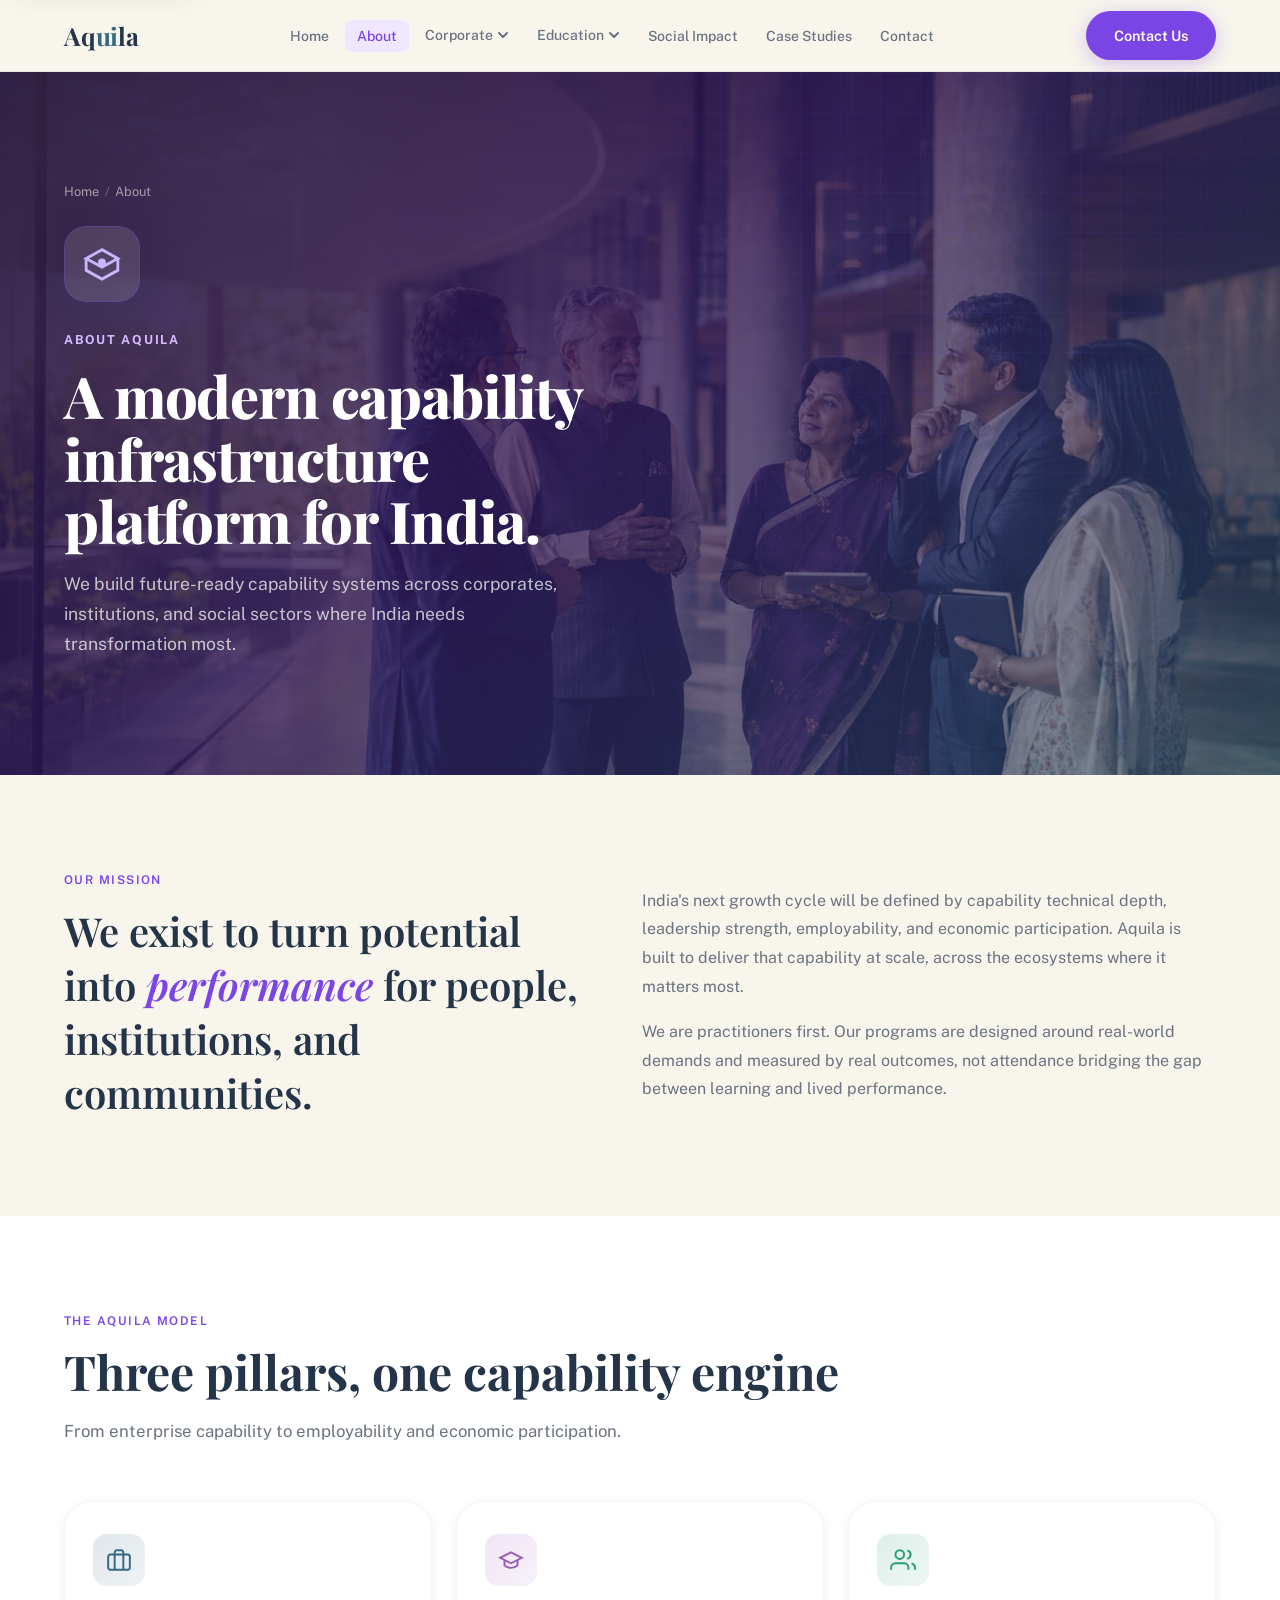
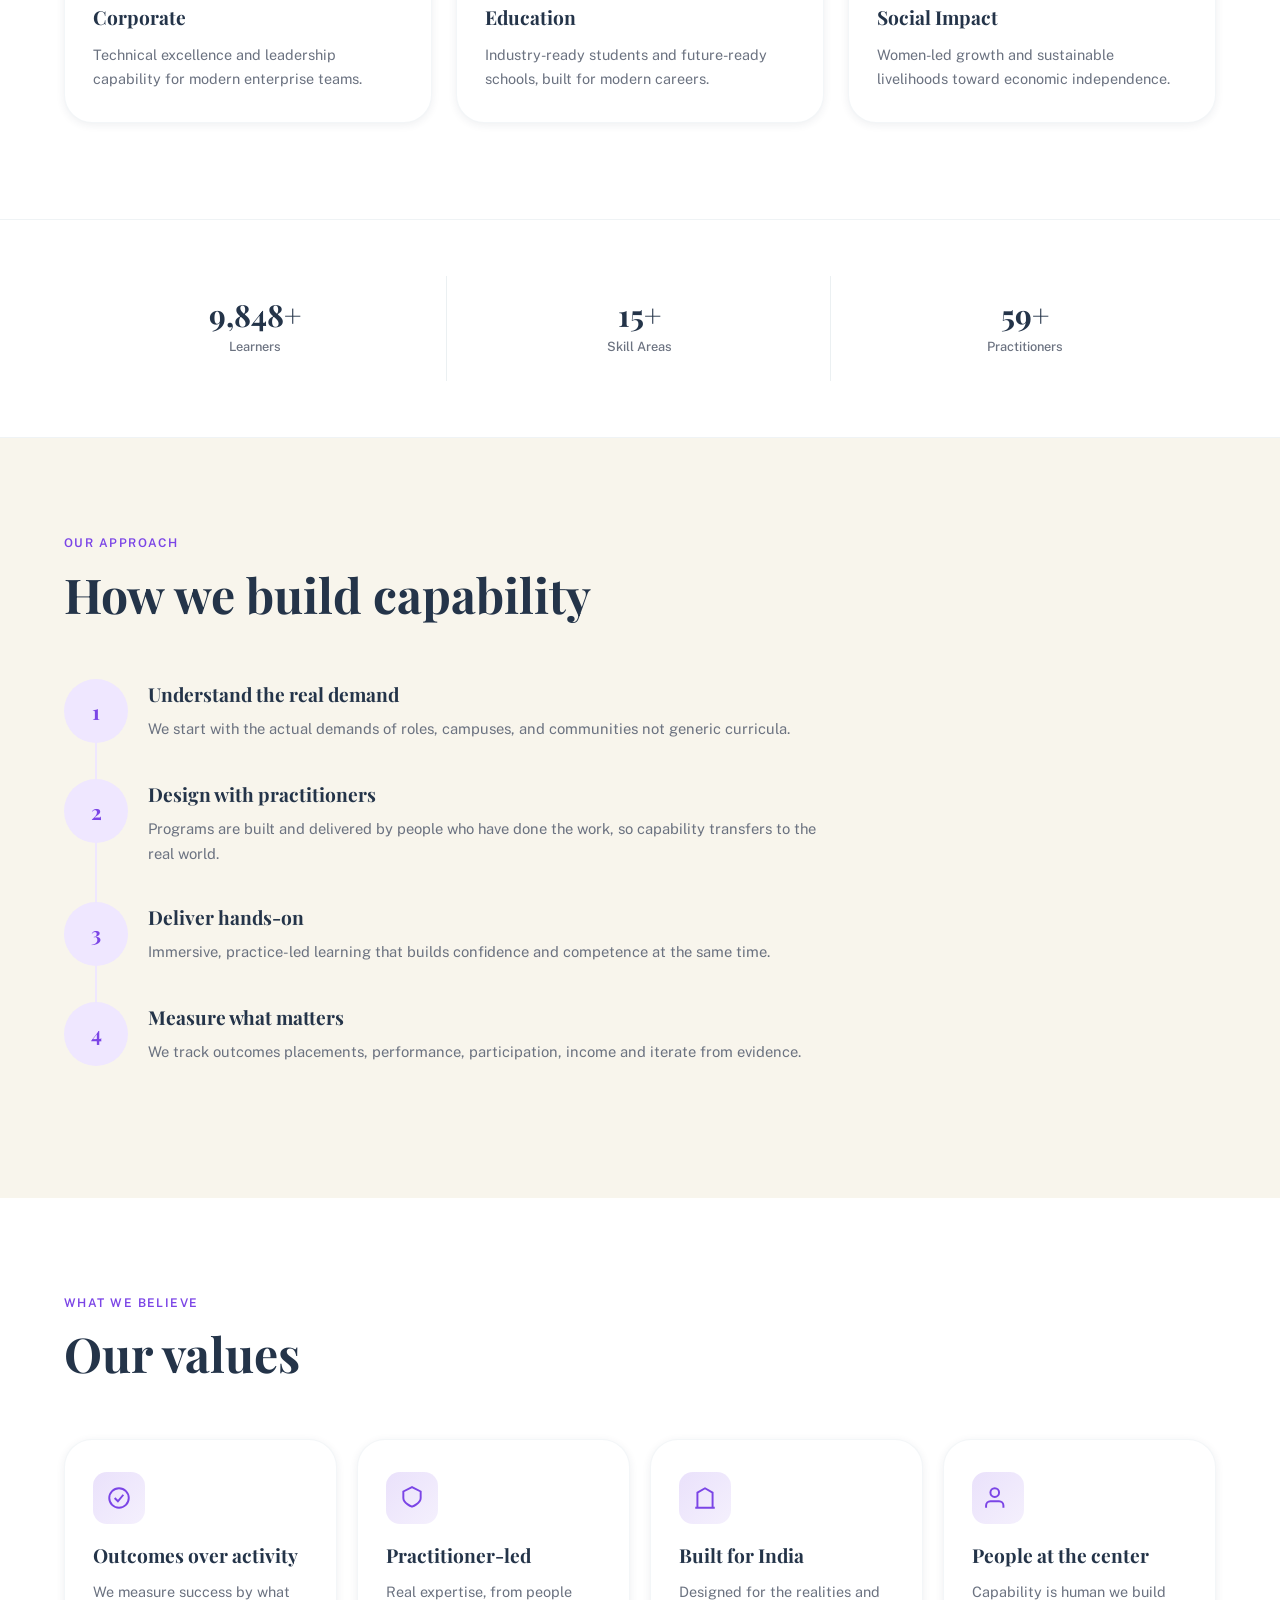
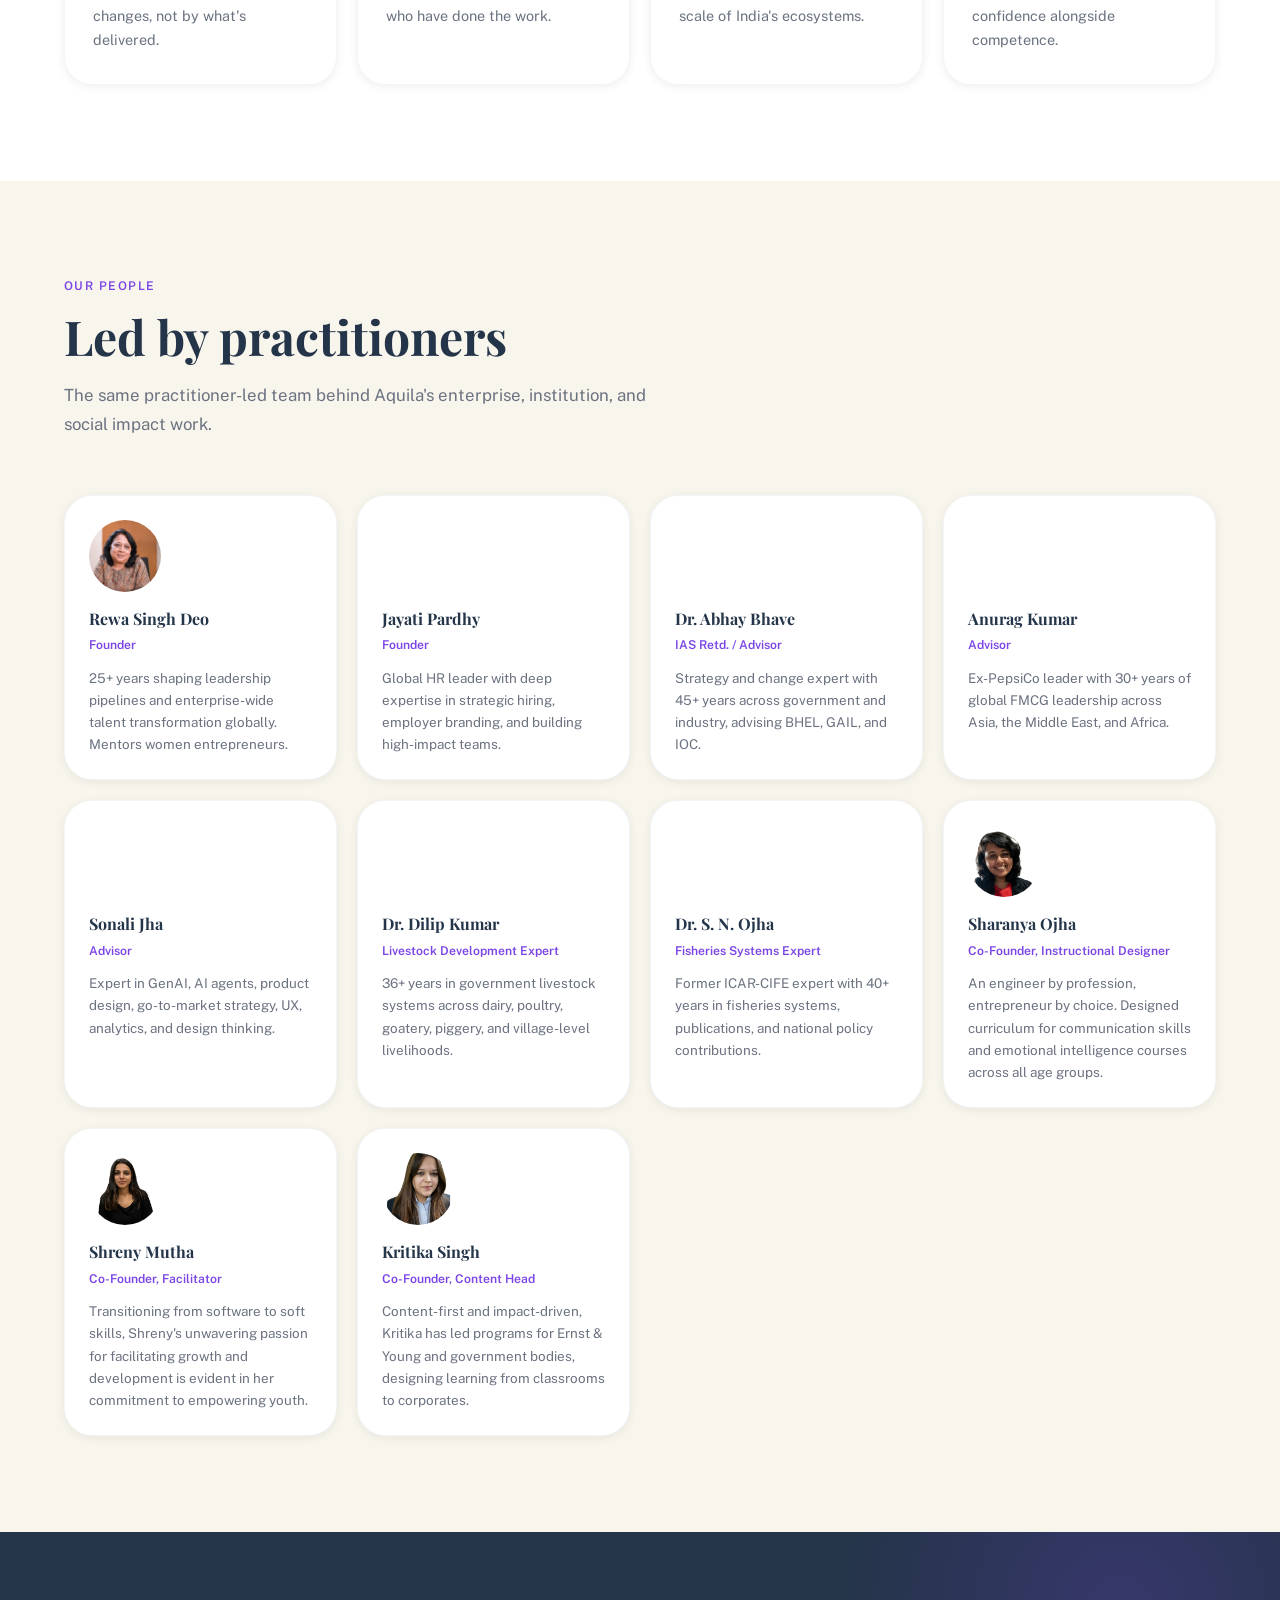
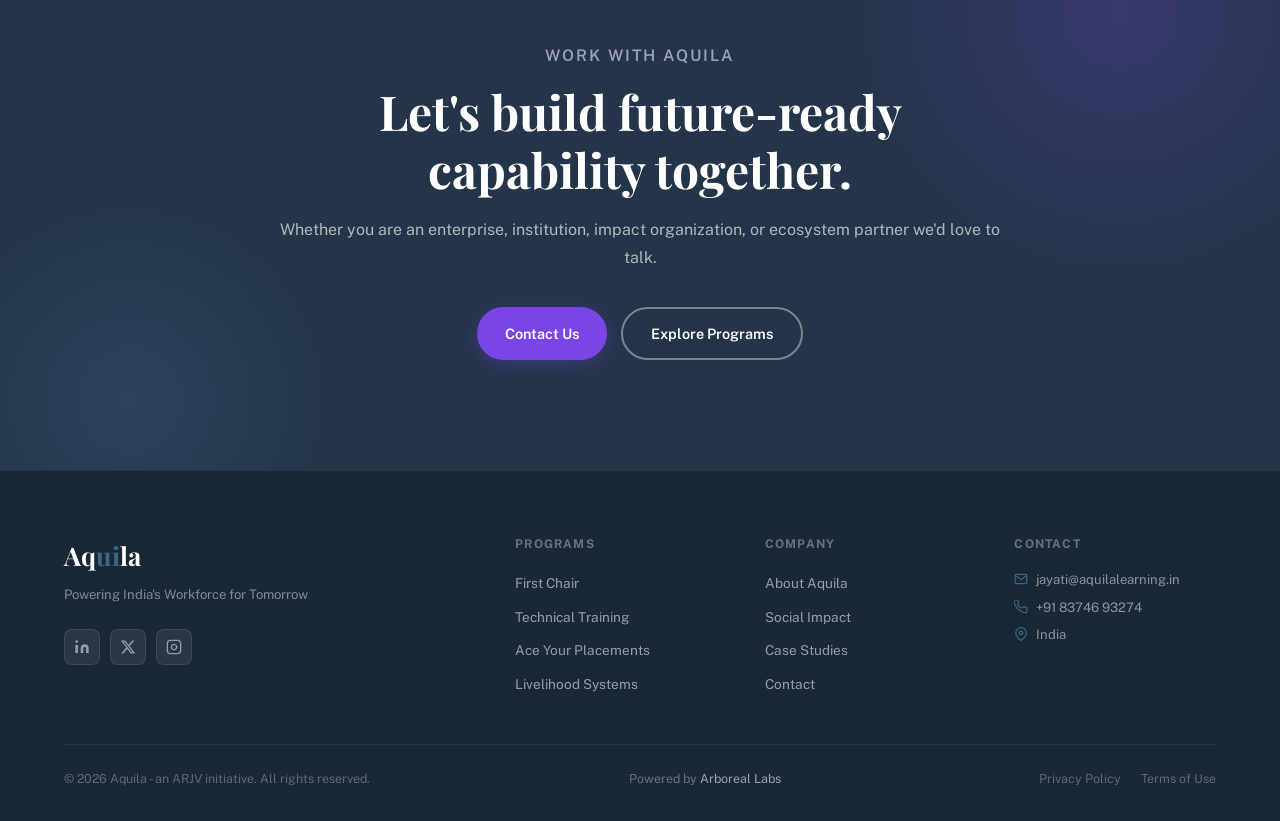
==== commit 5fa6161d: "Add cyberbullying program page and footer credit" ====
--- a/about.html
+++ b/about.html
@@ -308,6 +308,7 @@
       </div>
       <div class="footer-bottom">
         <p class="footer-copyright">&copy; 2026 Aquila - an ARJV initiative. All rights reserved.</p>
+        <p class="footer-credit">Powered by <a href="https://www.arboreallabs.com/" target="_blank" rel="noopener">Arboreal Labs</a></p>
         <nav class="footer-legal" aria-label="Legal links"><a href="#">Privacy Policy</a><a href="#">Terms of Use</a></nav>
       </div>
     </div>
--- a/styles.css
+++ b/styles.css
@@ -458,6 +458,9 @@
 .footer-contact-item svg { width: 14px; height: 14px; flex-shrink: 0; margin-top: 2px; color: var(--teal); }
 .footer-bottom { border-top: 1px solid rgba(255,255,255,0.07); padding-top: 24px; display: flex; justify-content: space-between; align-items: center; flex-wrap: wrap; gap: 8px; }
 .footer-copyright { font-size: 0.78rem; color: rgba(255,255,255,0.3); }
+.footer-credit { font-size: 0.78rem; color: rgba(255,255,255,0.34); }
+.footer-credit a { color: rgba(255,255,255,0.58); transition: color 0.2s; }
+.footer-credit a:hover { color: var(--white); }
 .footer-legal { display: flex; gap: 20px; }
 .footer-legal a { font-size: 0.78rem; color: rgba(255,255,255,0.3); transition: color 0.2s; }
 .footer-legal a:hover { color: rgba(255,255,255,0.6); }
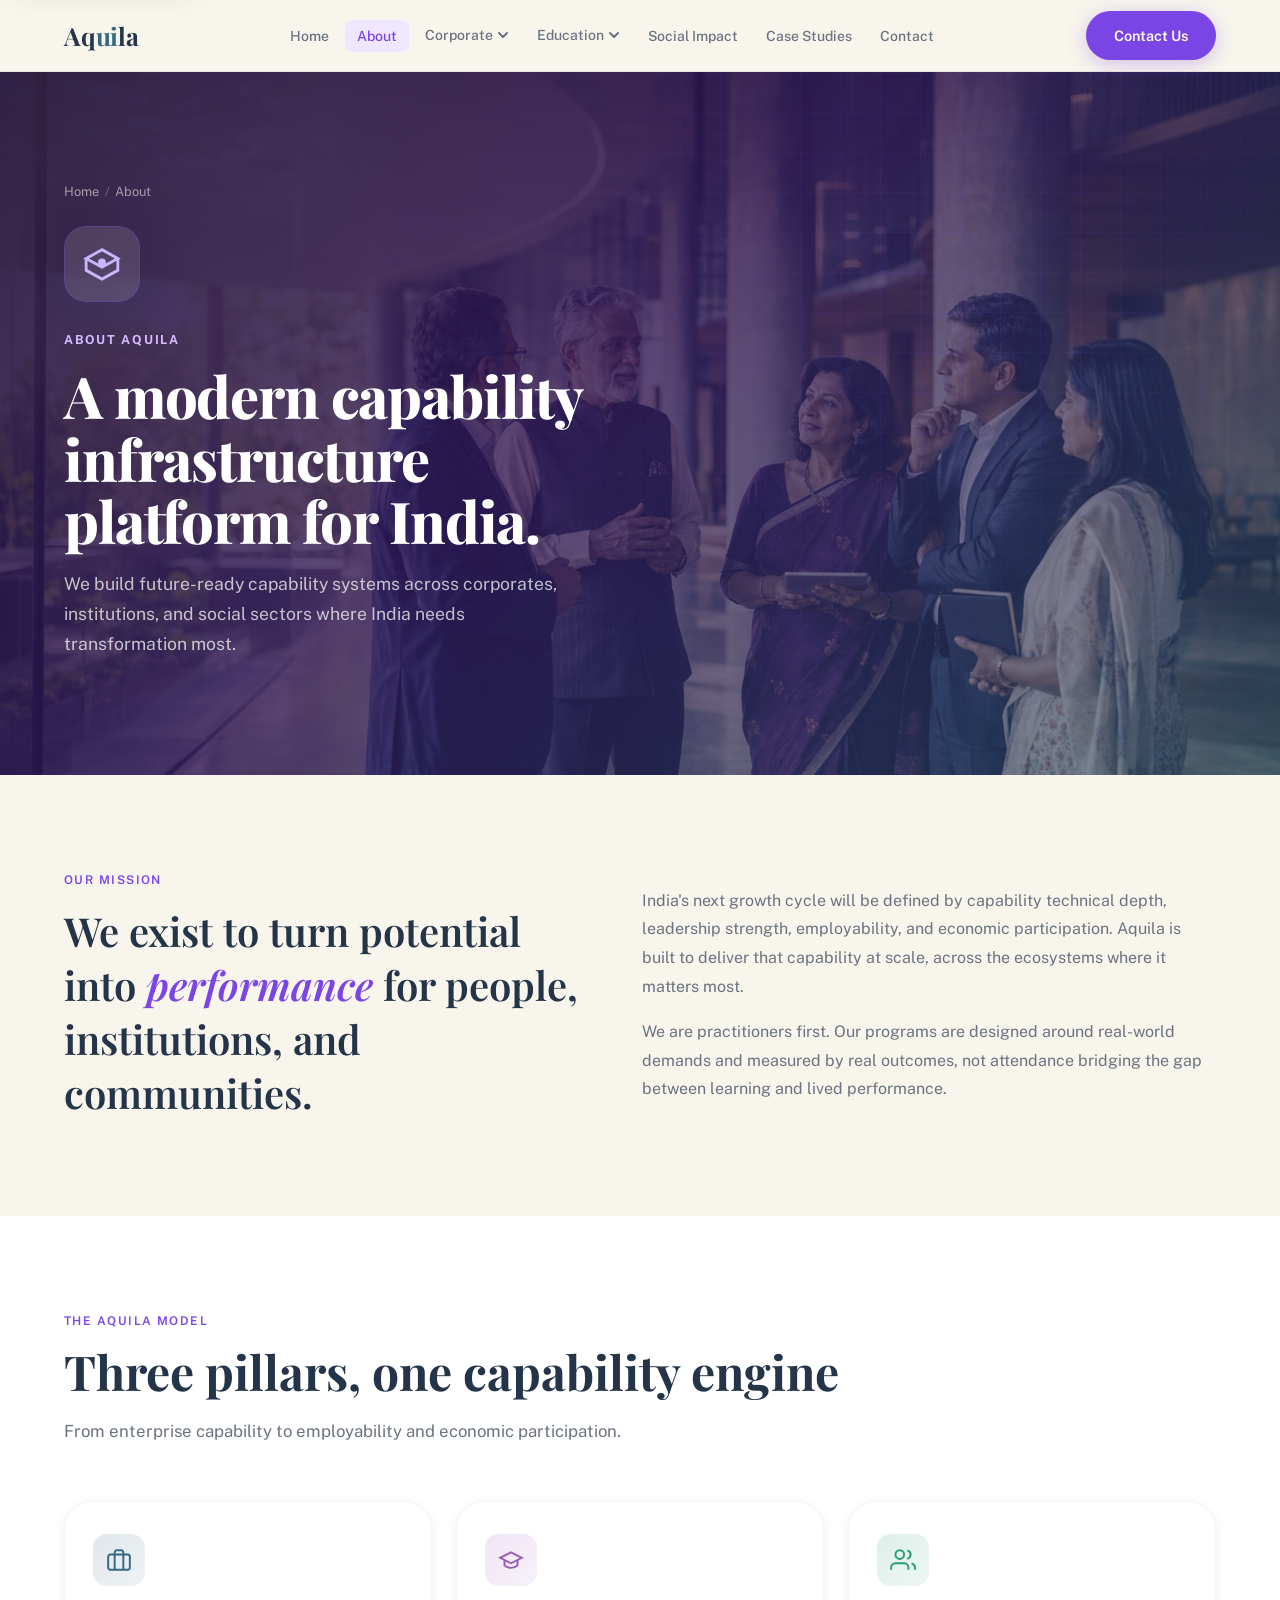
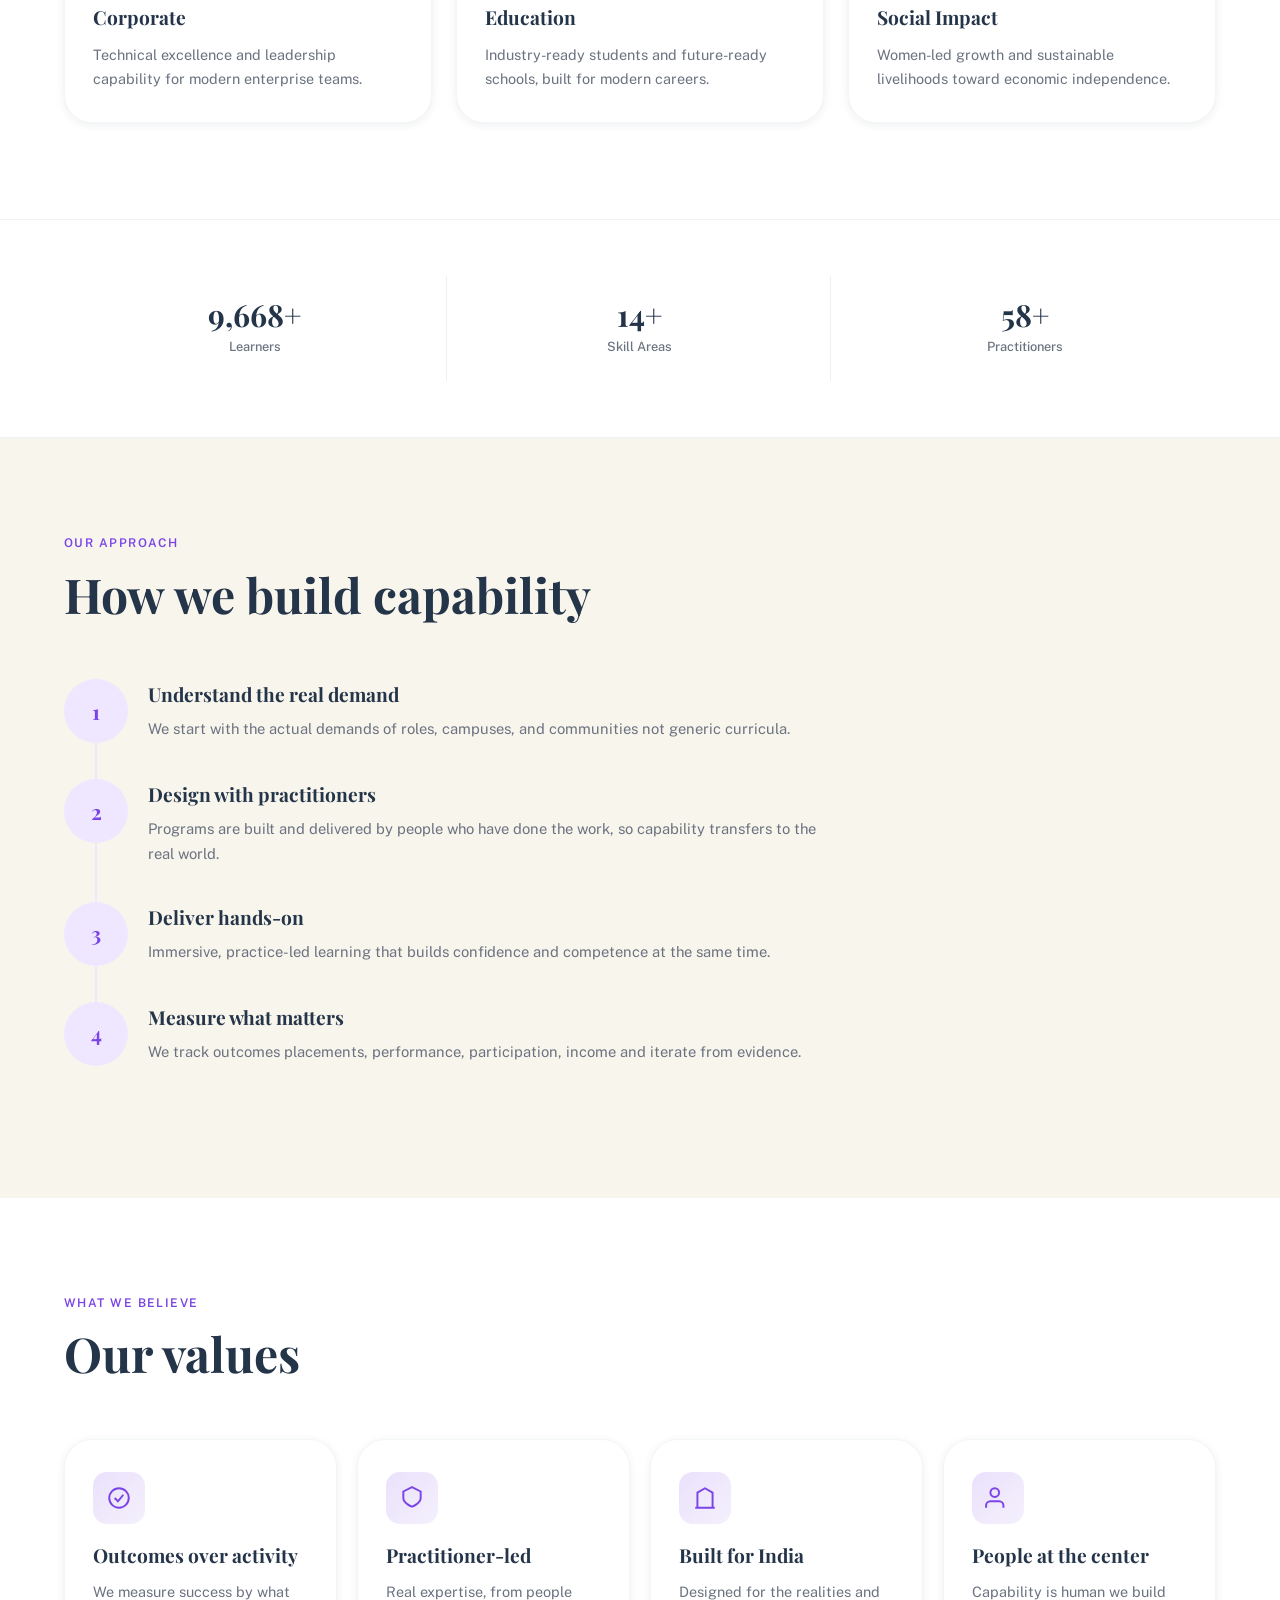
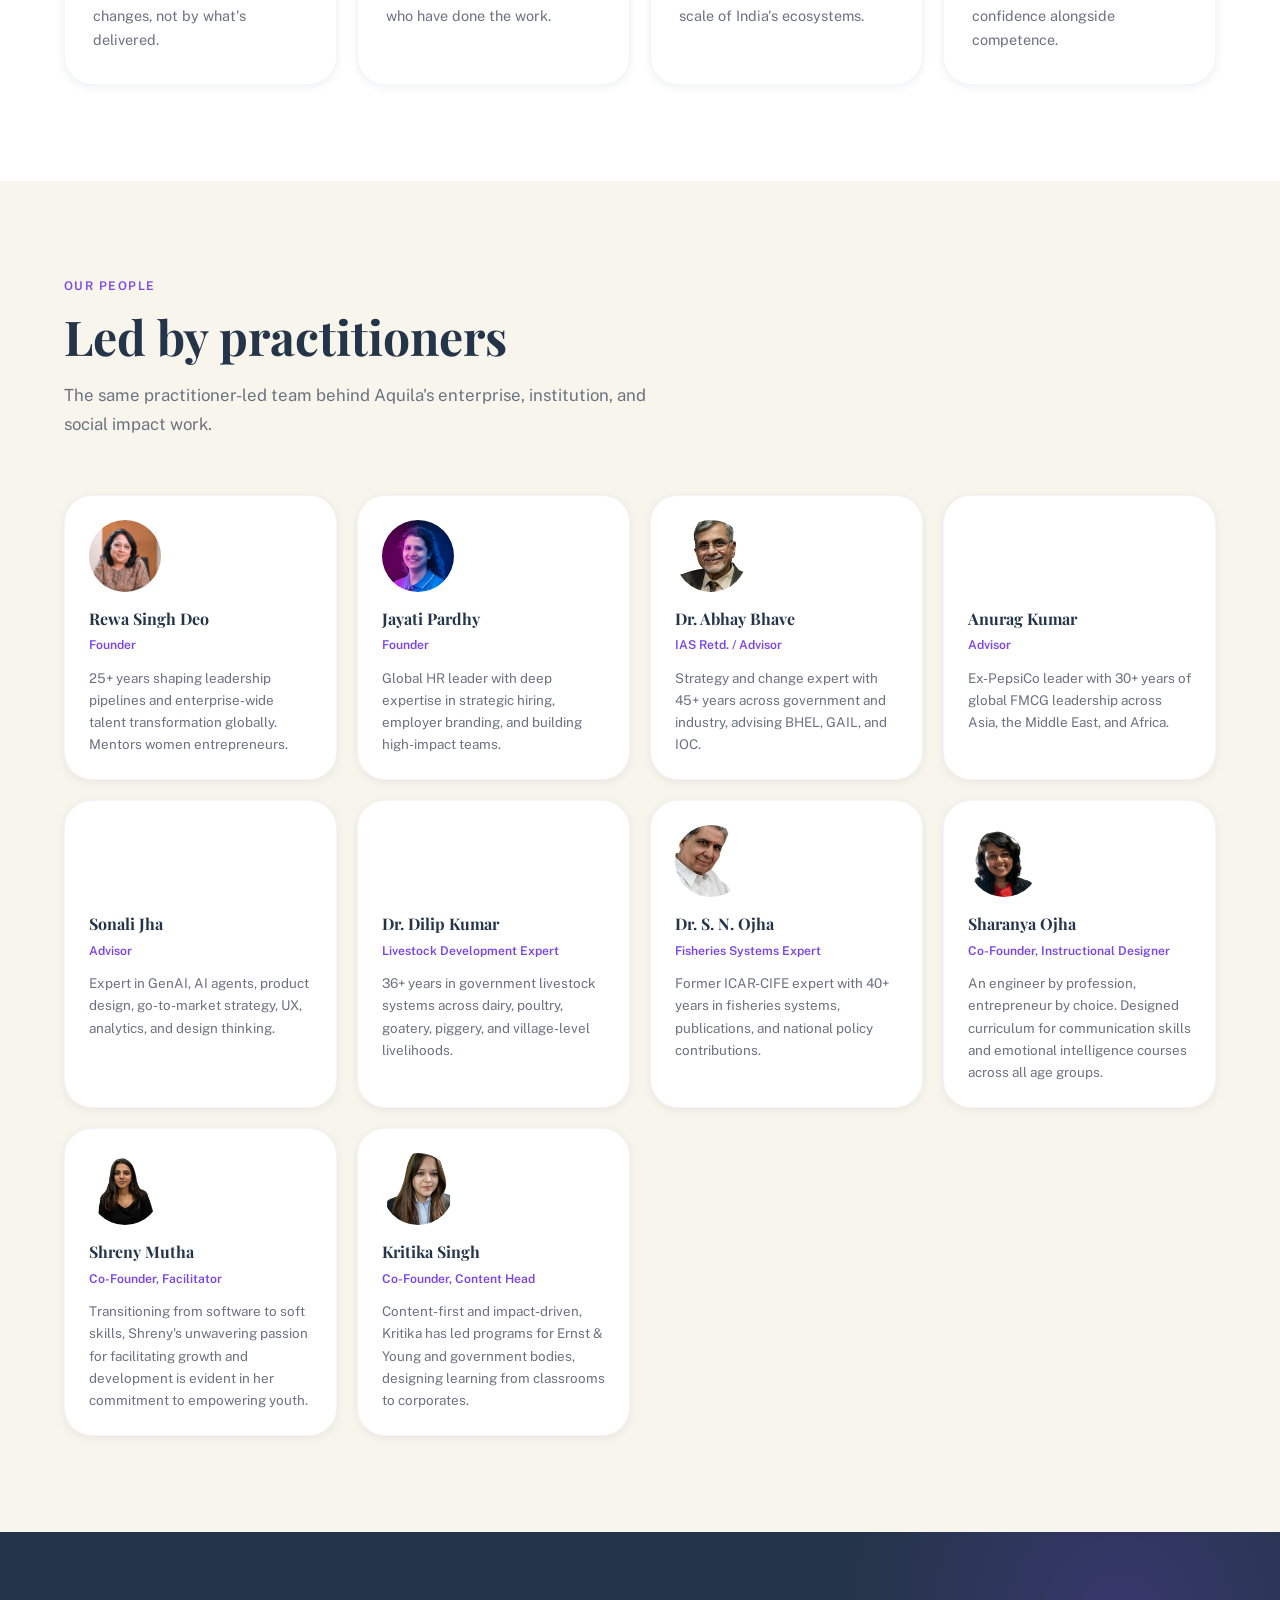
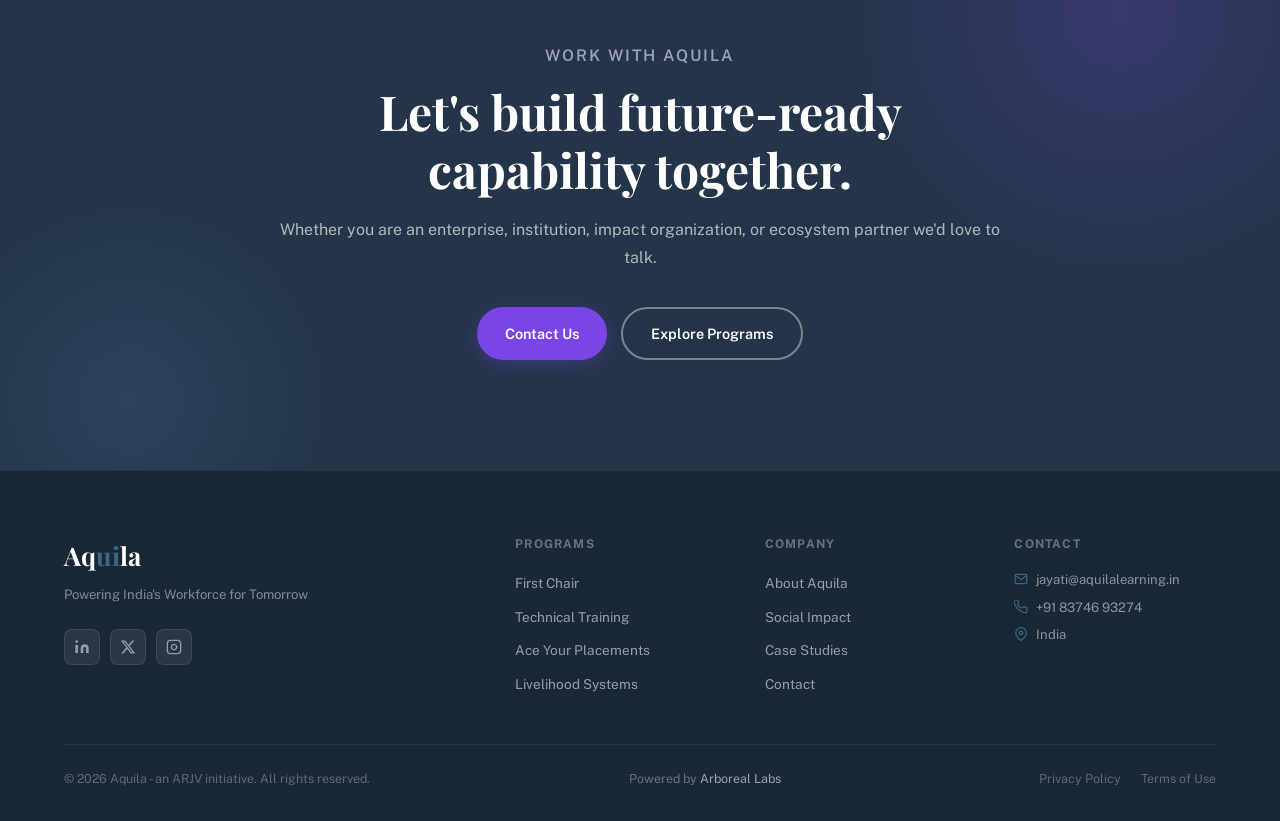
==== commit 055592a8: "Optimize site metadata and structured data" ====
--- a/about.html
+++ b/about.html
@@ -3,8 +3,28 @@
 <head>
   <meta charset="UTF-8" />
   <meta name="viewport" content="width=device-width, initial-scale=1.0" />
-  <title>About Aquila</title>
-  <meta name="description" content="Aquila is a modern capability infrastructure platform for India building future-ready capability across corporates, institutions, and social sectors." />
+  <title>About Aquila | India's Capability Infrastructure Platform</title>
+  <meta name="description" content="Learn about Aquila, an India-focused capability infrastructure platform building future-ready skills, leadership, placement readiness, and livelihood pathways across corporates, institutions, and communities." />
+  <link rel="canonical" href="https://aquilalearning.in/about.html" />
+  <link rel="alternate" hreflang="en-IN" href="https://aquilalearning.in/about.html" />
+  <link rel="alternate" hreflang="x-default" href="https://aquilalearning.in/about.html" />
+  <meta name="robots" content="index, follow, max-image-preview:large" />
+  <meta name="author" content="Aquila" />
+  <meta name="geo.region" content="IN" />
+  <meta name="geo.placename" content="India" />
+  <meta name="theme-color" content="#386982" />
+  <meta property="og:site_name" content="Aquila" />
+  <meta property="og:title" content="About Aquila | India's Capability Infrastructure Platform" />
+  <meta property="og:description" content="Learn about Aquila, an India-focused capability infrastructure platform building future-ready skills, leadership, placement readiness, and livelihood pathways across corporates, institutions, and communities." />
+  <meta property="og:type" content="website" />
+  <meta property="og:url" content="https://aquilalearning.in/about.html" />
+  <meta property="og:image" content="https://aquilalearning.in/assets/headers/about.jpg" />
+  <meta property="og:locale" content="en_IN" />
+  <meta name="twitter:card" content="summary_large_image" />
+  <meta name="twitter:title" content="About Aquila | India's Capability Infrastructure Platform" />
+  <meta name="twitter:description" content="Learn about Aquila, an India-focused capability infrastructure platform building future-ready skills, leadership, placement readiness, and livelihood pathways across corporates, institutions, and communities." />
+  <meta name="twitter:image" content="https://aquilalearning.in/assets/headers/about.jpg" />
+
   <link rel="preconnect" href="https://fonts.googleapis.com" />
   <link rel="preconnect" href="https://fonts.gstatic.com" crossorigin />
   <link href="https://fonts.googleapis.com/css2?family=Playfair+Display:ital,wght@0,400;0,600;0,700;0,800;1,400;1,600&family=Public+Sans:wght@300;400;500;600;700&display=swap" rel="stylesheet" />
@@ -63,6 +83,54 @@
     @media (max-width: 768px) { .metrics-grid { grid-template-columns: repeat(3, 1fr); } }
     @media (max-width: 520px) { .values-grid { grid-template-columns: 1fr; } .metrics-grid { grid-template-columns: 1fr; } }
   </style>
+  <script type="application/ld+json">
+{
+  "@context": "https://schema.org",
+  "@graph": [
+    {
+      "@type": "AboutPage",
+      "@id": "https://aquilalearning.in/about.html#webpage",
+      "url": "https://aquilalearning.in/about.html",
+      "name": "About Aquila",
+      "headline": "About Aquila | India's Capability Infrastructure Platform",
+      "description": "Learn about Aquila, an India-focused capability infrastructure platform building future-ready skills, leadership, placement readiness, and livelihood pathways across corporates, institutions, and communities.",
+      "isPartOf": {
+        "@id": "https://aquilalearning.in/#website"
+      },
+      "about": {
+        "@id": "https://aquilalearning.in/#organization"
+      },
+      "publisher": {
+        "@id": "https://aquilalearning.in/#organization"
+      },
+      "image": "https://aquilalearning.in/assets/headers/about.jpg",
+      "primaryImageOfPage": {
+        "@type": "ImageObject",
+        "url": "https://aquilalearning.in/assets/headers/about.jpg"
+      },
+      "inLanguage": "en-IN"
+    },
+    {
+      "@type": "BreadcrumbList",
+      "@id": "https://aquilalearning.in/about.html#breadcrumb",
+      "itemListElement": [
+        {
+          "@type": "ListItem",
+          "position": 1,
+          "name": "Home",
+          "item": "https://aquilalearning.in/"
+        },
+        {
+          "@type": "ListItem",
+          "position": 2,
+          "name": "About",
+          "item": "https://aquilalearning.in/about.html"
+        }
+      ]
+    }
+  ]
+}
+  </script>
 </head>
 <body>
 
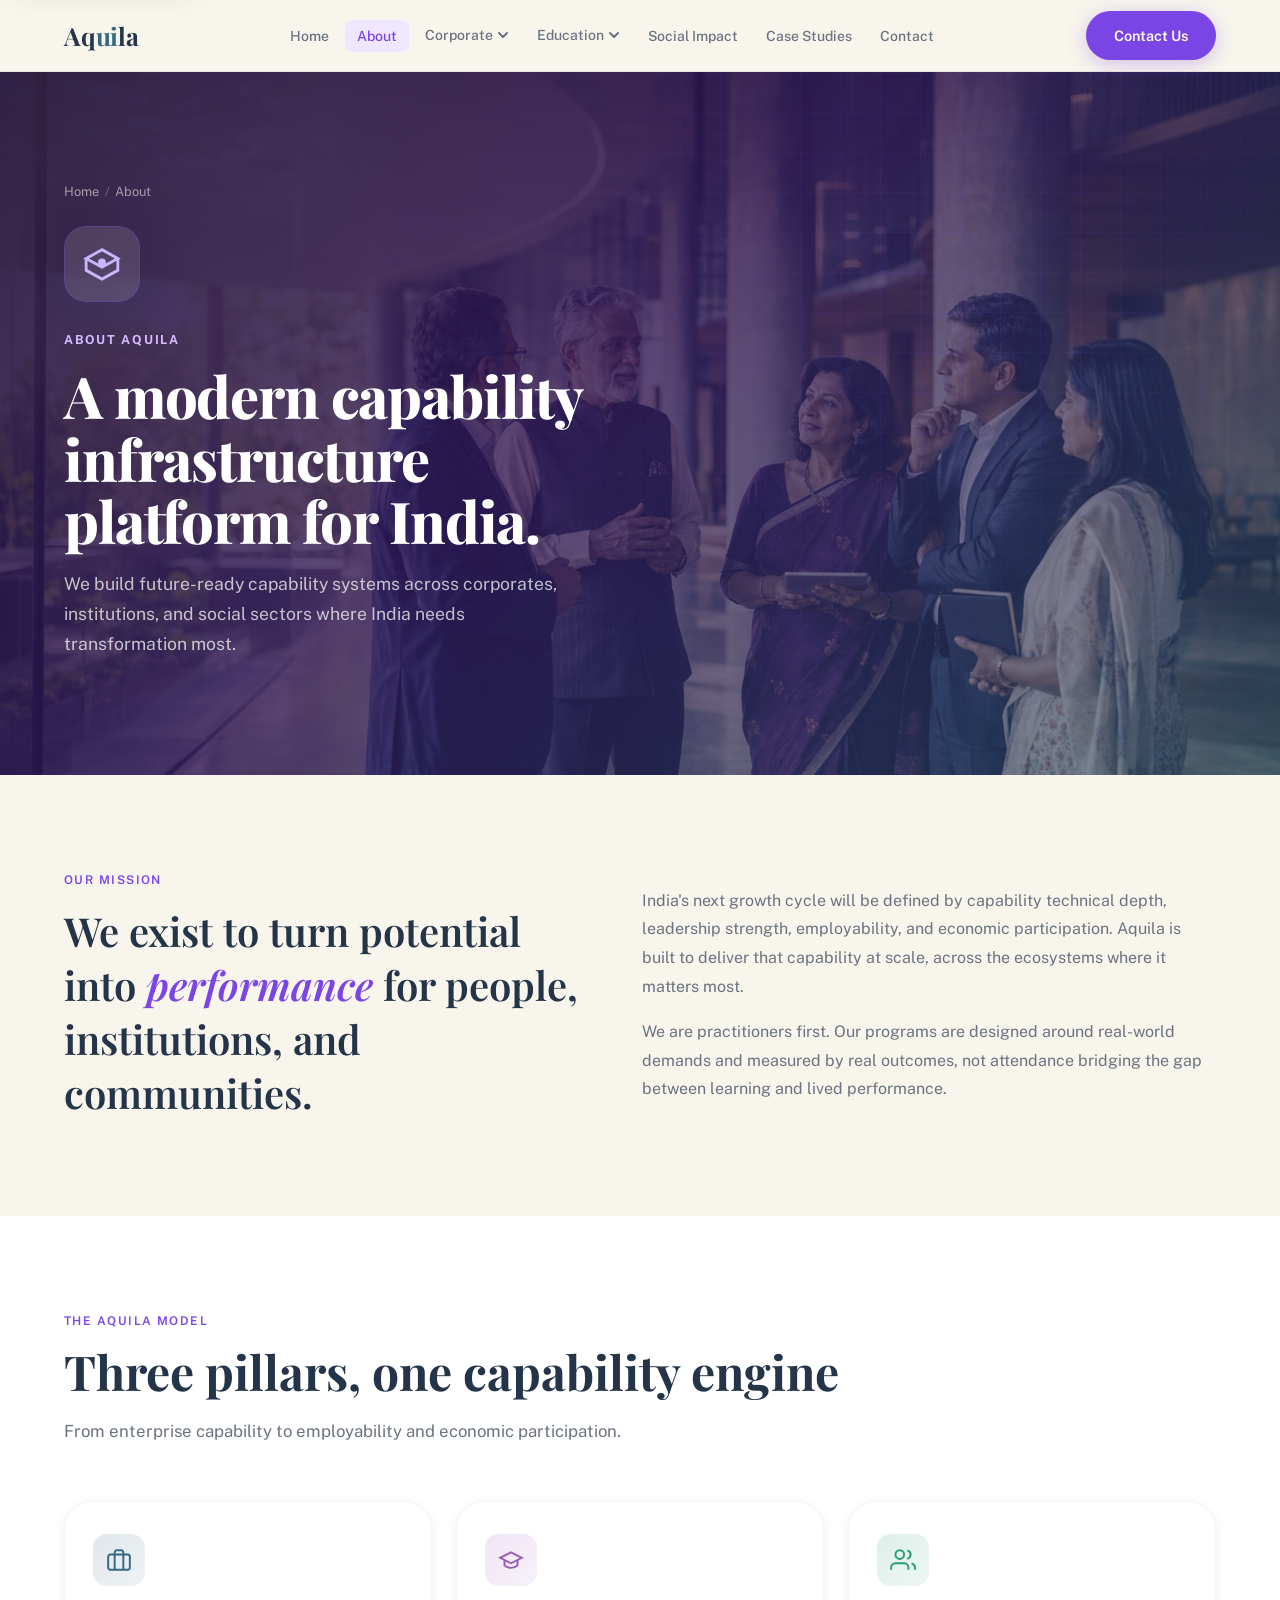
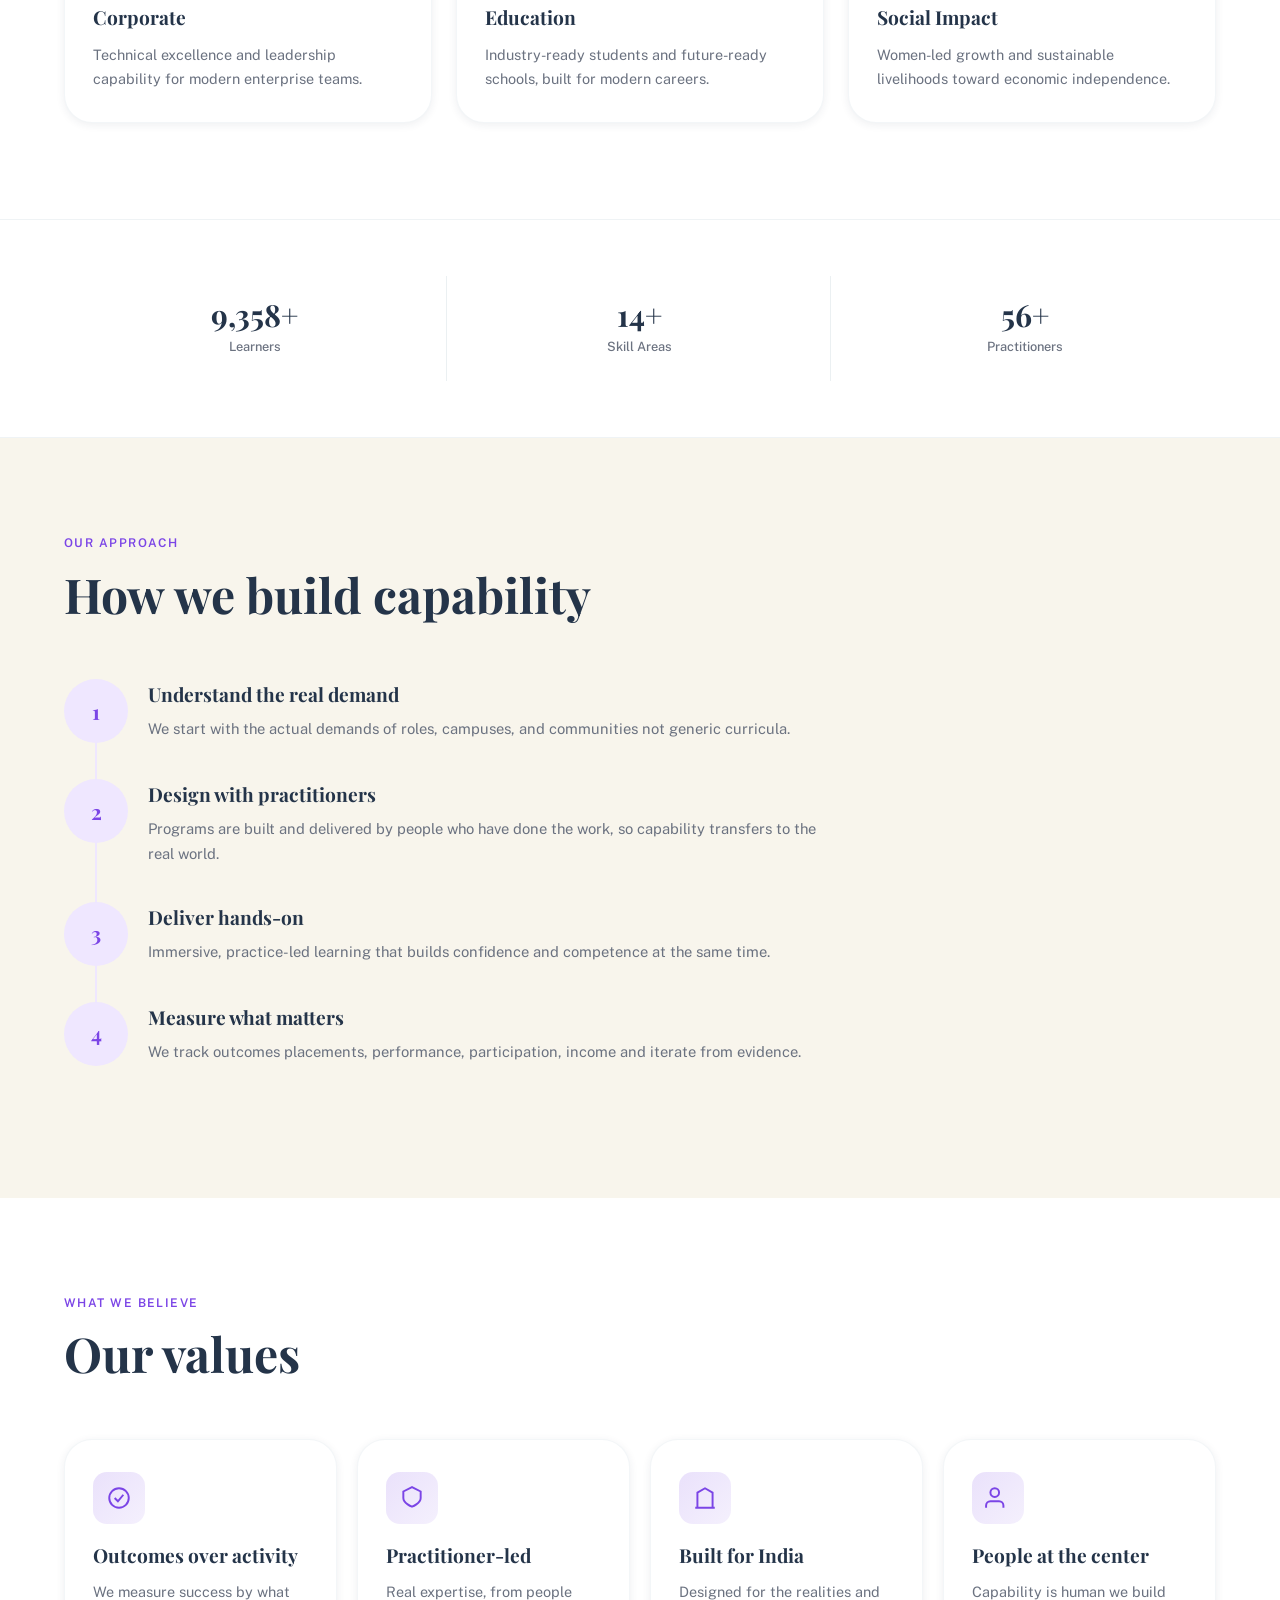
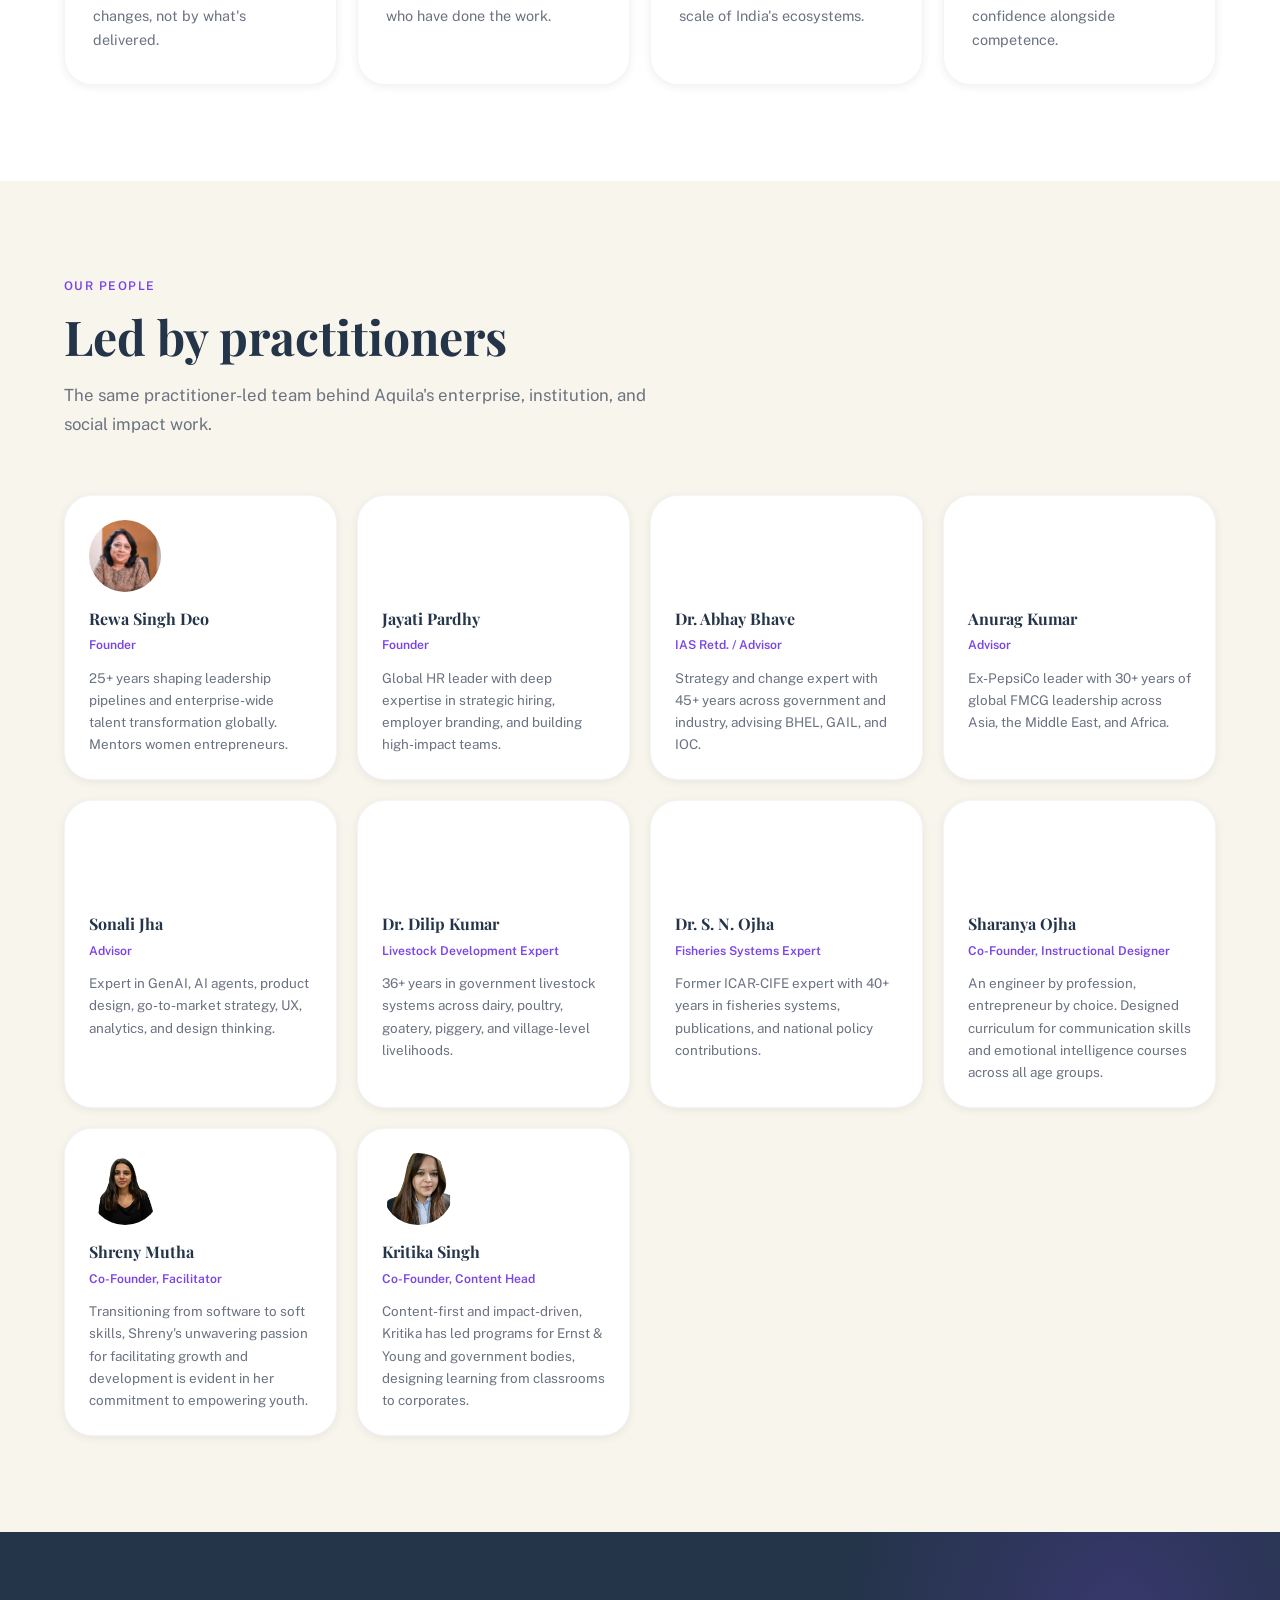
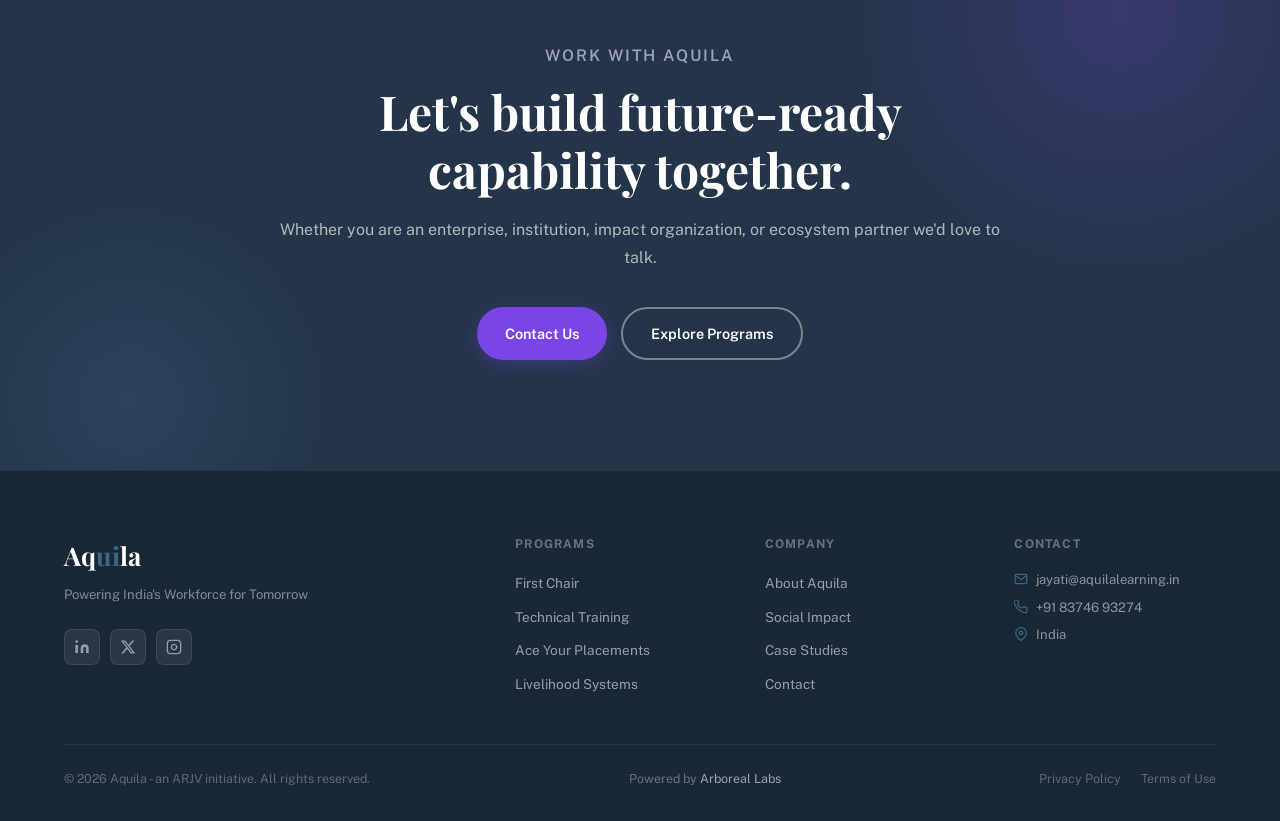
==== commit e1841db2: "Use www canonical URLs and add custom 404" ====
--- a/about.html
+++ b/about.html
@@ -5,9 +5,9 @@
   <meta name="viewport" content="width=device-width, initial-scale=1.0" />
   <title>About Aquila | India's Capability Infrastructure Platform</title>
   <meta name="description" content="Learn about Aquila, an India-focused capability infrastructure platform building future-ready skills, leadership, placement readiness, and livelihood pathways across corporates, institutions, and communities." />
-  <link rel="canonical" href="https://aquilalearning.in/about.html" />
-  <link rel="alternate" hreflang="en-IN" href="https://aquilalearning.in/about.html" />
-  <link rel="alternate" hreflang="x-default" href="https://aquilalearning.in/about.html" />
+  <link rel="canonical" href="https://www.aquilalearning.in/about.html" />
+  <link rel="alternate" hreflang="en-IN" href="https://www.aquilalearning.in/about.html" />
+  <link rel="alternate" hreflang="x-default" href="https://www.aquilalearning.in/about.html" />
   <meta name="robots" content="index, follow, max-image-preview:large" />
   <meta name="author" content="Aquila" />
   <meta name="geo.region" content="IN" />
@@ -17,13 +17,11 @@
   <meta property="og:title" content="About Aquila | India's Capability Infrastructure Platform" />
   <meta property="og:description" content="Learn about Aquila, an India-focused capability infrastructure platform building future-ready skills, leadership, placement readiness, and livelihood pathways across corporates, institutions, and communities." />
   <meta property="og:type" content="website" />
-  <meta property="og:url" content="https://aquilalearning.in/about.html" />
-  <meta property="og:image" content="https://aquilalearning.in/assets/headers/about.jpg" />
+  <meta property="og:url" content="https://www.aquilalearning.in/about.html" />
   <meta property="og:locale" content="en_IN" />
-  <meta name="twitter:card" content="summary_large_image" />
+  <meta name="twitter:card" content="summary" />
   <meta name="twitter:title" content="About Aquila | India's Capability Infrastructure Platform" />
   <meta name="twitter:description" content="Learn about Aquila, an India-focused capability infrastructure platform building future-ready skills, leadership, placement readiness, and livelihood pathways across corporates, institutions, and communities." />
-  <meta name="twitter:image" content="https://aquilalearning.in/assets/headers/about.jpg" />
 
   <link rel="preconnect" href="https://fonts.googleapis.com" />
   <link rel="preconnect" href="https://fonts.gstatic.com" crossorigin />
@@ -89,42 +87,42 @@
   "@graph": [
     {
       "@type": "AboutPage",
-      "@id": "https://aquilalearning.in/about.html#webpage",
-      "url": "https://aquilalearning.in/about.html",
+      "@id": "https://www.aquilalearning.in/about.html#webpage",
+      "url": "https://www.aquilalearning.in/about.html",
       "name": "About Aquila",
       "headline": "About Aquila | India's Capability Infrastructure Platform",
       "description": "Learn about Aquila, an India-focused capability infrastructure platform building future-ready skills, leadership, placement readiness, and livelihood pathways across corporates, institutions, and communities.",
       "isPartOf": {
-        "@id": "https://aquilalearning.in/#website"
+        "@id": "https://www.aquilalearning.in/#website"
       },
       "about": {
-        "@id": "https://aquilalearning.in/#organization"
+        "@id": "https://www.aquilalearning.in/#organization"
       },
       "publisher": {
-        "@id": "https://aquilalearning.in/#organization"
+        "@id": "https://www.aquilalearning.in/#organization"
       },
-      "image": "https://aquilalearning.in/assets/headers/about.jpg",
+      "image": "https://www.aquilalearning.in/assets/headers/about.jpg",
       "primaryImageOfPage": {
         "@type": "ImageObject",
-        "url": "https://aquilalearning.in/assets/headers/about.jpg"
+        "url": "https://www.aquilalearning.in/assets/headers/about.jpg"
       },
       "inLanguage": "en-IN"
     },
     {
       "@type": "BreadcrumbList",
-      "@id": "https://aquilalearning.in/about.html#breadcrumb",
+      "@id": "https://www.aquilalearning.in/about.html#breadcrumb",
       "itemListElement": [
         {
           "@type": "ListItem",
           "position": 1,
           "name": "Home",
-          "item": "https://aquilalearning.in/"
+          "item": "https://www.aquilalearning.in/"
         },
         {
           "@type": "ListItem",
           "position": 2,
           "name": "About",
-          "item": "https://aquilalearning.in/about.html"
+          "item": "https://www.aquilalearning.in/about.html"
         }
       ]
     }
